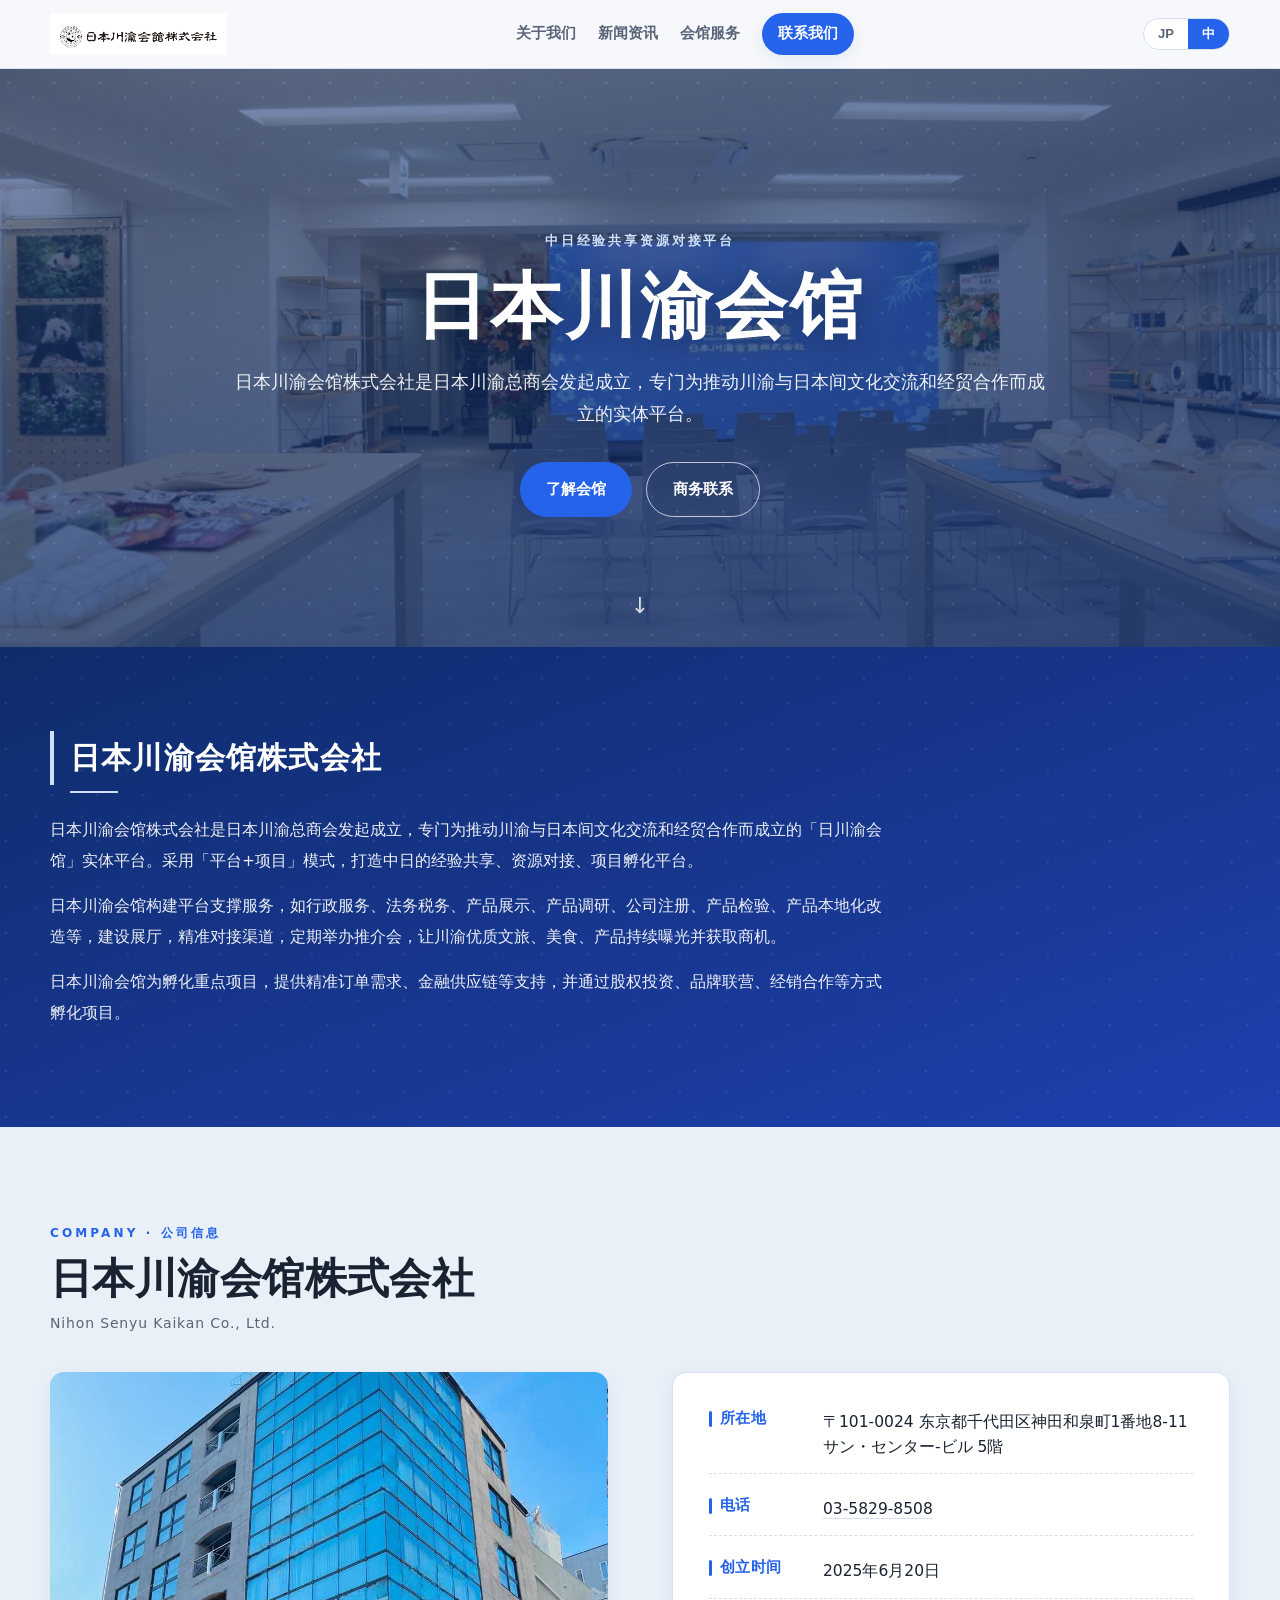
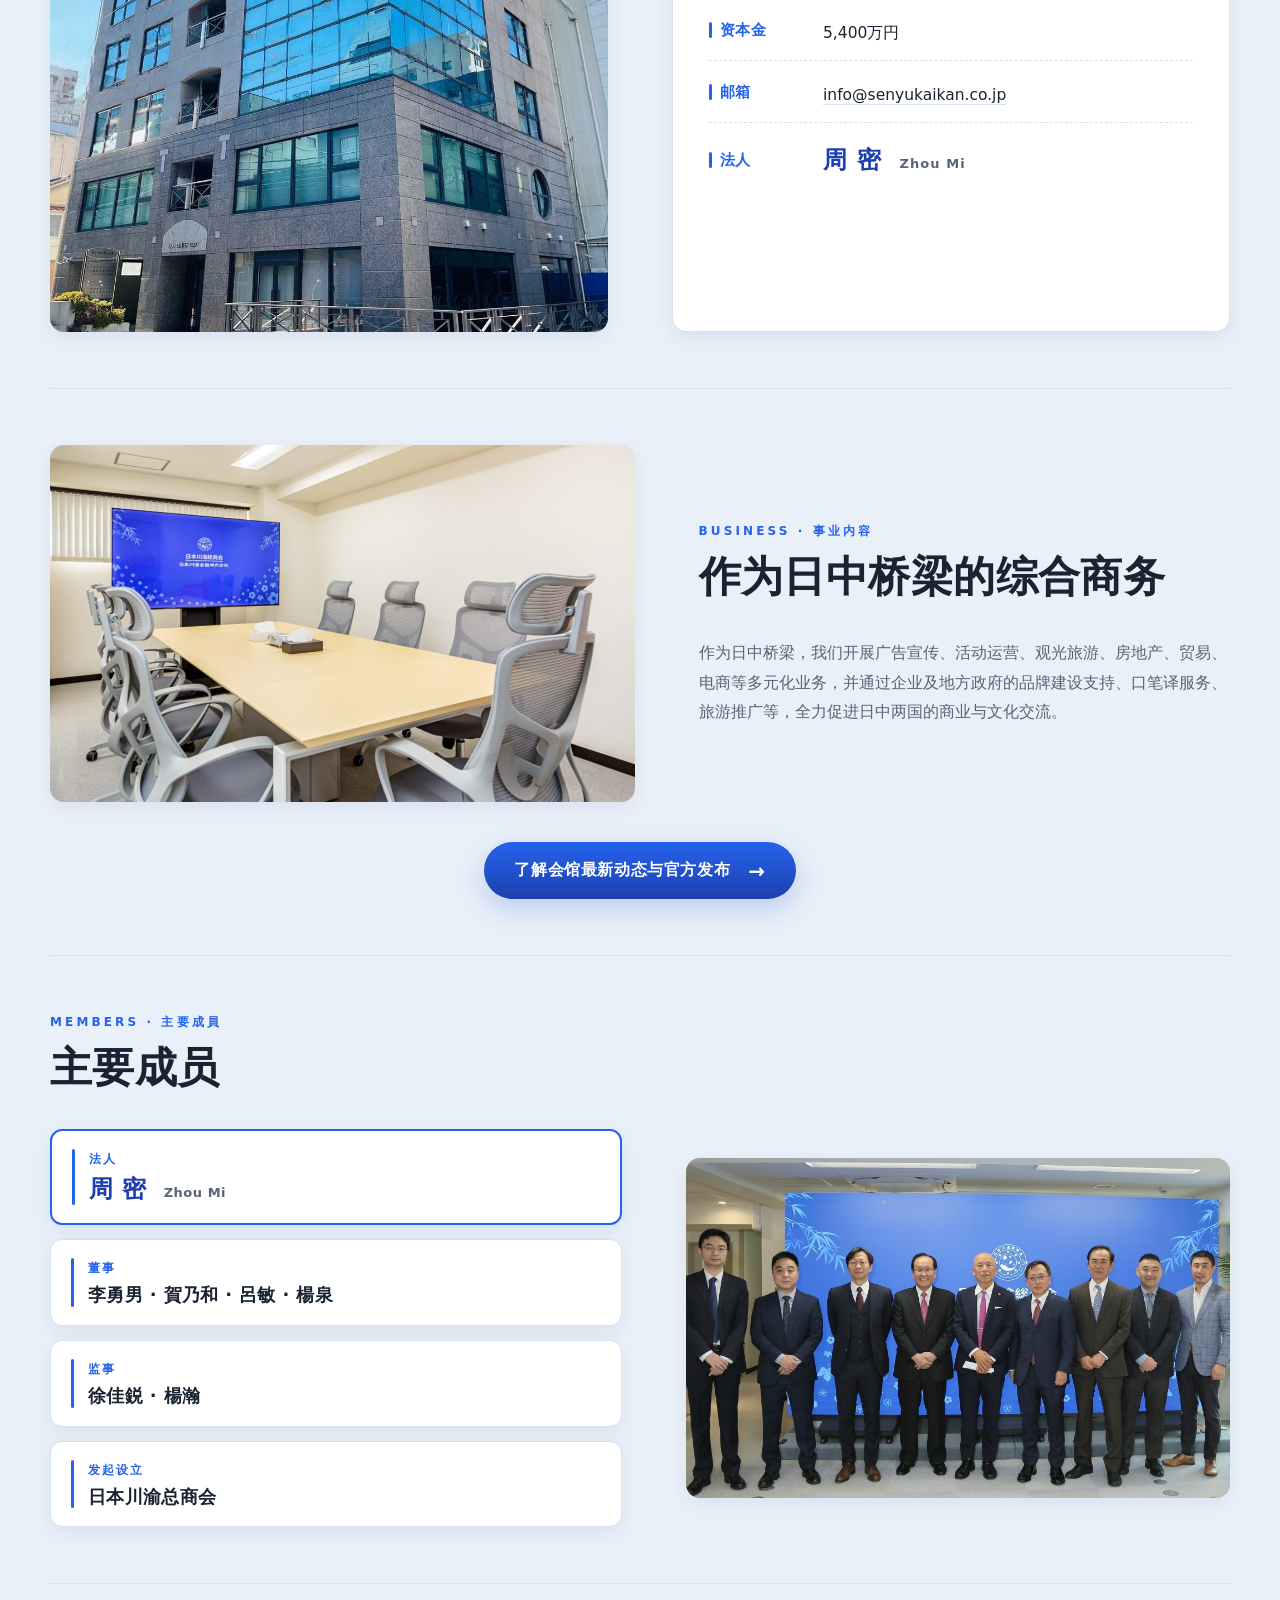
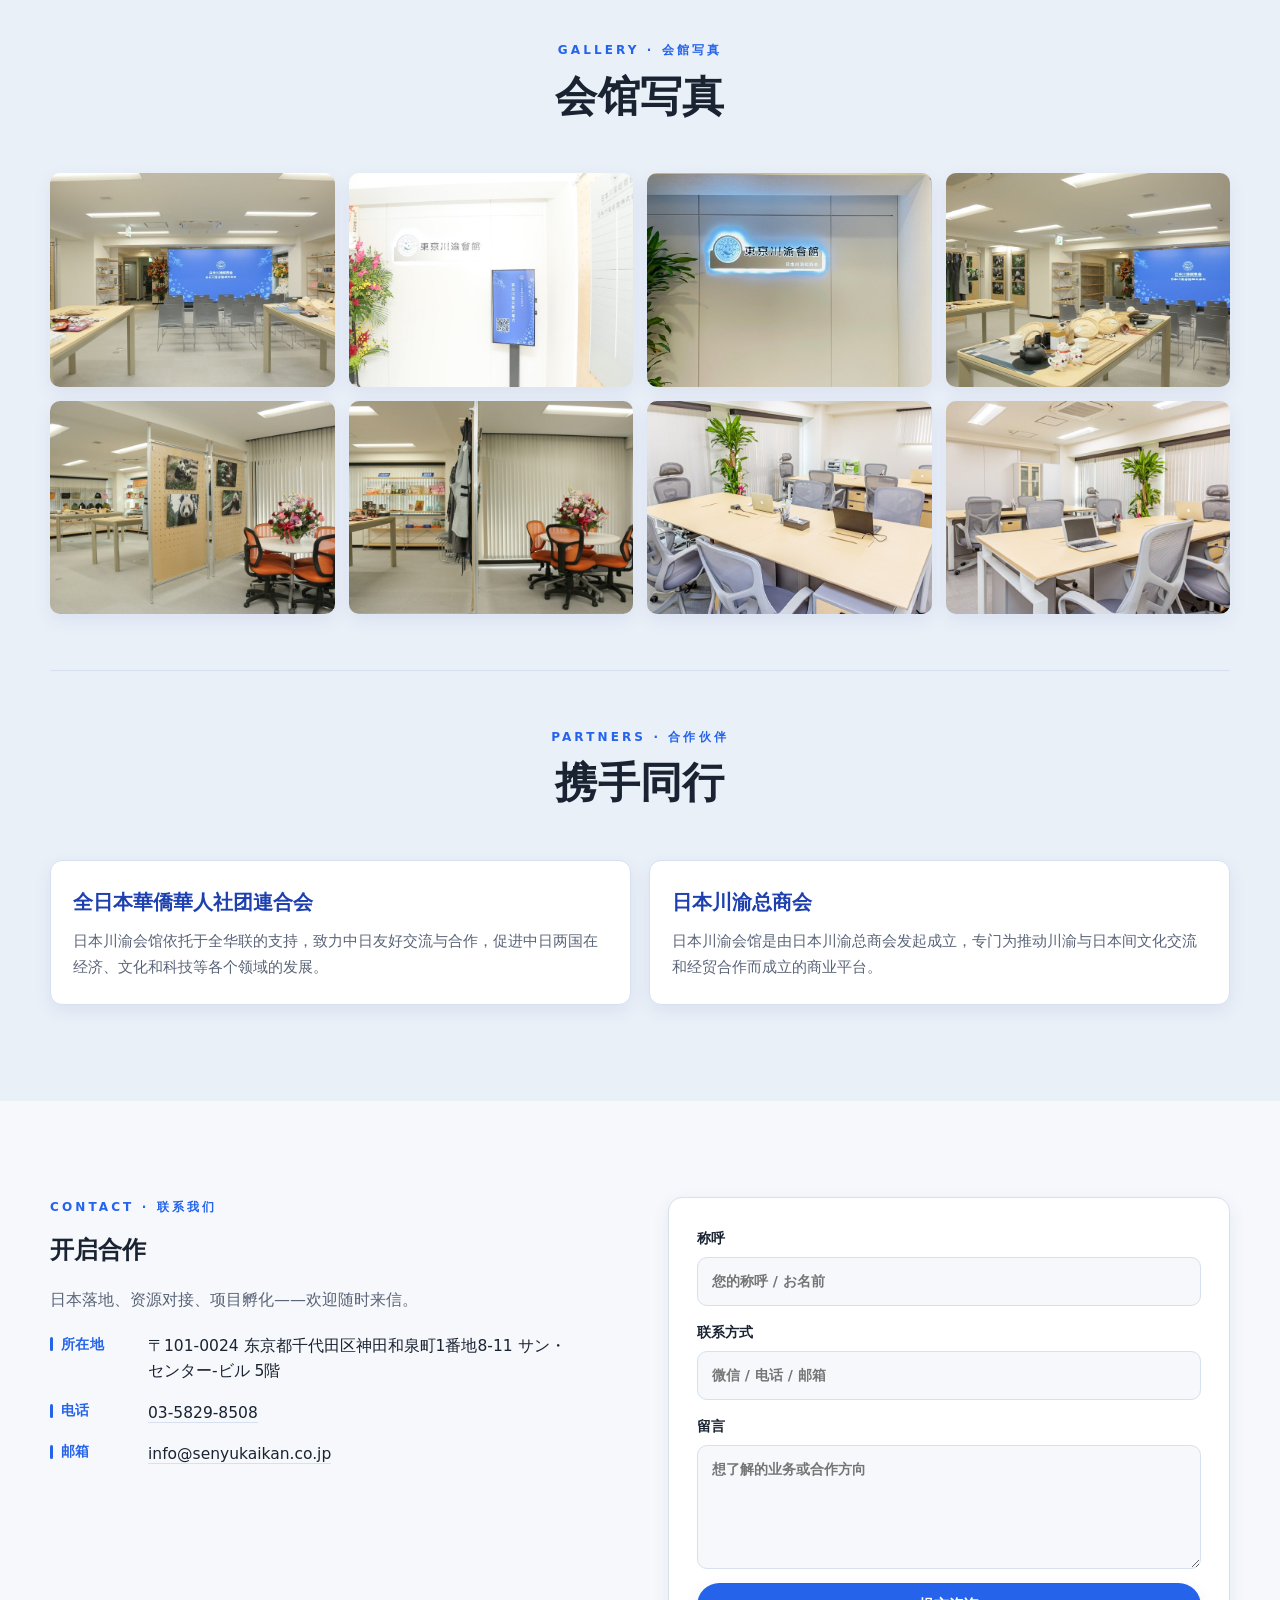
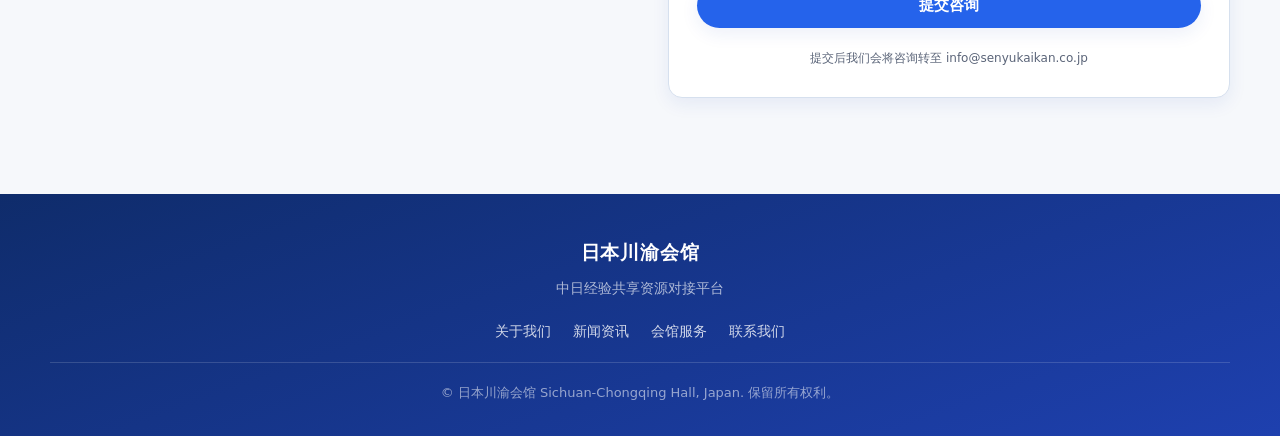
==== index.html @ 7e914fd7 "add site files senyukaikan website" ====
<!DOCTYPE html>
<html lang="zh-CN" class="lang-cn">
<head>
  <meta charset="UTF-8" />
  <meta name="viewport" content="width=device-width, initial-scale=1.0, viewport-fit=cover" />
  <meta name="theme-color" content="#1e40af" />
  <title>日本川渝会馆株式会社 - 中日经验共享资源对接平台</title>
  <meta name="description" content="日本川渝会馆株式会社是日本川渝总商会发起成立，专门为推动川渝与日本间文化交流和经贸合作而成立的实体平台。采用「平台+项目」模式，打造中日的经验共享、资源对接、项目孵化平台。" />
  <script>
    /* 内联语言初始化：不依赖任何外部 JS，避免 CDN 缓存旧 JS 导致切换失灵 */
    (function(){
      function _getLang(){
        try {
          var p = new URLSearchParams(location.search).get("lang");
          if (p === "jp" || p === "cn") return p;
        } catch(e) {}
        try {
          var s = localStorage.getItem("senyukaikan_lang");
          if (s === "jp" || s === "cn") return s;
        } catch(e) {}
        return "cn";
      }
      function _apply(lang){
        if (lang !== "jp" && lang !== "cn") lang = "cn";
        var html = document.documentElement;
        html.classList.remove("lang-cn","lang-jp");
        html.classList.add("lang-" + lang);
        html.setAttribute("lang", lang === "jp" ? "ja" : "zh-CN");
        try { localStorage.setItem("senyukaikan_lang", lang); } catch(e) {}
        try {
          var url = new URL(location.href);
          if ((url.searchParams.get("lang") || "") !== lang) {
            url.searchParams.set("lang", lang);
            history.replaceState(null, "", url.toString());
          }
        } catch(e) {}
        var btns = document.querySelectorAll(".lang-btn, [data-lang]");
        for (var i=0; i<btns.length; i++) {
          var d = btns[i].getAttribute("data-lang");
          if (d === "jp" || d === "cn") btns[i].classList.toggle("active", d === lang);
        }
        try { document.dispatchEvent(new CustomEvent("senyu:lang", { detail: { lang: lang } })); } catch(e) {}
      }
      // 暴露全局：<button onclick="setLang('jp')"> 也能用
      window.setLang = _apply;
      // 首次同步执行
      _apply(_getLang());
      // 站内导航自动追加 ?lang=xx，避免点导航后变回默认语言
      document.addEventListener("click", function(e){
        var a = e.target && e.target.closest && e.target.closest("a[href]");
        if (!a) return;
        var href = a.getAttribute("href") || "";
        if (href.indexOf("#") === 0) return;
        if (href.indexOf("javascript:") === 0) return;
        if (href.indexOf("http://") === 0 || href.indexOf("https://") === 0) return;
        if (href.indexOf("mailto:") === 0 || href.indexOf("tel:") === 0) return;
        if (a.target === "_blank") return;
        if (a.hasAttribute("download")) return;
        if (!/\.html?(\?|#|$)/.test(href)) return;
        try {
          var u = new URL(a.href, location.href);
          var cur = document.documentElement.classList.contains("lang-jp") ? "jp" : "cn";
          if (!u.searchParams.get("lang")) u.searchParams.set("lang", cur);
          a.href = u.pathname + (u.search ? u.search : "") + (u.hash || "");
        } catch(e) {}
      }, true);

      // ===== 汉堡菜单：移动端点开/点关 =====
      function _toggleNav(force){
        var btn = document.getElementById("navToggle");
        var menu = document.getElementById("navLinks");
        if (!btn || !menu) return;
        var willOpen = (force === true) ? true : (force === false ? false : !menu.classList.contains("open"));
        menu.classList.toggle("open", willOpen);
        btn.classList.toggle("open", willOpen);
        btn.setAttribute("aria-expanded", String(willOpen));
        btn.setAttribute("aria-label", willOpen ? "关闭菜单" : "展开菜单");
        try { document.documentElement.classList.toggle("nav-open", willOpen); } catch(e) {}
      }
      function _initNav(){
        var btn = document.getElementById("navToggle");
        var menu = document.getElementById("navLinks");
        if (!btn || !menu) return;
        btn.addEventListener("click", function(e){
          e.preventDefault(); e.stopPropagation();
          _toggleNav();
        });
        var links = menu.querySelectorAll("a");
        for (var i = 0; i < links.length; i++) {
          links[i].addEventListener("click", function(){ _toggleNav(false); });
        }
        document.addEventListener("click", function(e){
          if (!menu.classList.contains("open")) return;
          var t = e.target;
          if (t === btn || btn.contains(t)) return;
          if (menu.contains(t)) return;
          _toggleNav(false);
        });
        document.addEventListener("keydown", function(e){
          if (e.key === "Escape" || e.keyCode === 27) _toggleNav(false);
        });
      }
      if (document.readyState === "loading") {
        document.addEventListener("DOMContentLoaded", _initNav);
      } else {
        _initNav();
      }
    })();
  </script>
  <link rel="stylesheet" href="assets/css/style.css" />
</head>
<body>

  <!-- ===== 顶部导航（4 项） ===== -->
  <header class="site-header" id="header">
    <div class="container nav">
      <a href="#hero" class="brand" aria-label="日本川渝会館">
        <img class="brand-logo" src="assets/img/logo.png" alt="日本川渝会館株式会社" width="138" height="33" />
      </a>

      <nav class="nav-links" id="navLinks" aria-label="主导航">
        <a href="#about"><span class="t-cn">关于我们</span><span class="t-jp">私たちについて</span></a>
        <a href="news.html"><span class="t-cn">新闻资讯</span><span class="t-jp">ニュース</span></a>
        <a href="service.html"><span class="t-cn">会馆服务</span><span class="t-jp">会館サービス</span></a>
        <a href="#contact" class="nav-cta"><span class="t-cn">联系我们</span><span class="t-jp">お問い合わせ</span></a>
      </nav>

      <div class="nav-right">
        <div class="lang-switch" role="group" aria-label="语言切换">
          <button type="button" class="lang-btn" data-lang="jp" onclick="setLang('jp')">JP</button>
          <button type="button" class="lang-btn active" data-lang="cn" onclick="setLang('cn')">中</button>
        </div>
        <button class="nav-toggle" id="navToggle" aria-label="展开菜单" aria-expanded="false">
          <span></span><span></span><span></span>
        </button>
      </div>
    </div>
  </header>

  <!-- ===== 首屏 Hero ===== -->
  <section class="hero" id="hero">
    <div class="hero-bg" aria-hidden="true"></div>
    <div class="container hero-inner">
      <p class="hero-eyebrow">
        <span class="t-cn">中日经验共享资源对接平台</span><span class="t-jp">経験共有・リソースマッチング・プロジェクトインキュベーション</span>
      </p>
      <h1 class="hero-title"><span class="t-cn">日本川渝会馆</span><span class="t-jp">日本川渝会館</span></h1>
      <p class="hero-desc">
        <span class="t-jp">日本川渝会館は、「プラットフォーム＋プロジェクト」のモデルにより、日中間のビジネス連携と事業創出を支援する拠点です。</span>
        <span class="t-cn">日本川渝会馆株式会社是日本川渝总商会发起成立，专门为推动川渝与日本间文化交流和经贸合作而成立的实体平台。</span>
      </p>
      <div class="hero-actions">
        <a href="#about" class="btn btn-primary"><span class="t-cn">了解会馆</span><span class="t-jp">会館を見る</span></a>
        <a href="#contact" class="btn btn-ghost"><span class="t-cn">商务联系</span><span class="t-jp">お問い合わせ</span></a>
      </div>
    </div>
    <a href="#about" class="scroll-hint" aria-label="向下滚动">↓</a>
  </section>

  <!-- ===== 蓝色平台简介段（中日双语） ===== -->
  <section class="intro-blue">
    <div class="container">
      <h2><span class="t-cn">日本川渝会馆株式会社</span><span class="t-jp">日本川渝会館株式会社</span></h2>
      <p class="intro-rule"></p>
      <div class="intro-body">
        <p class="t-cn">日本川渝会馆株式会社是日本川渝总商会发起成立，专门为推动川渝与日本间文化交流和经贸合作而成立的「日川渝会馆」实体平台。采用「平台+项目」模式，打造中日的经验共享、资源对接、项目孵化平台。</p>
        <p class="t-cn">日本川渝会馆构建平台支撑服务，如行政服务、法务税务、产品展示、产品调研、公司注册、产品检验、产品本地化改造等，建设展厅，精准对接渠道，定期举办推介会，让川渝优质文旅、美食、产品持续曝光并获取商机。</p>
        <p class="t-cn">日本川渝会馆为孵化重点项目，提供精准订单需求、金融供应链等支持，并通过股权投资、品牌联营、经销合作等方式孵化项目。</p>

        <p class="t-jp">日本川渝会館は、「プラットフォーム＋プロジェクト」のモデルにより、日中間のビジネス連携と事業創出を支援する拠点です。</p>
        <p class="t-jp">行政手続き、法務・税務、会社設立、製品展示・市場調査、製品検査、日本市場向けローカライズなど、日本進出に必要な支援をワンストップで提供します。</p>
        <p class="t-jp">また、展示スペースを活用した製品・事業の発信、日本の流通チャネル・パートナーとのマッチング、プロモーション説明会を通じて、川渝地域の高品質な文化・観光・食品・製品の事業機会を創出します。</p>
        <p class="t-jp">さらに、有望なプロジェクトについては、投資、ブランド共同運営、販売代理などの形で事業化・成長を支援します。</p>
      </div>
    </div>
  </section>

  <!-- ===== 关于我们：6 个子板块 ===== -->
  <section class="section section-soft" id="about">

    <!-- 子锚：公司信息 -->
    <div class="container sub-anchor" id="company">
      <header class="section-head section-head-left">
        <p class="kicker"><span class="t-cn">COMPANY · 公司信息</span><span class="t-jp">COMPANY · 会社情報</span></p>
        <h2><span class="t-cn">日本川渝会馆株式会社</span><span class="t-jp">日本川渝会館株式会社</span></h2>
        <p class="sub"><span class="t-cn">Nihon Senyu Kaikan Co., Ltd.</span><span class="t-jp">Nihon Senyu Kaikan Co., Ltd.</span></p>
      </header>

      <div class="co-grid">
        <figure class="co-photo">
          <img src="assets/img/company.jpg" alt="日本川渝会館大楼" width="1000" height="1333" loading="lazy" decoding="async" />
        </figure>
        <div class="co-card">
          <dl class="co-list">
            <div><dt><span class="bar"></span><span class="t-cn">所在地</span><span class="t-jp">所在地</span></dt>
              <dd>〒101-0024 <span class="t-cn">东京都千代田区神田和泉町1番地8-11 サン・センター-ビル 5階</span><span class="t-jp">東京都千代田区神田和泉町1番地8-11 サン・センター-ビル 5階</span></dd>
            </div>
            <div><dt><span class="bar"></span><span class="t-cn">电话</span><span class="t-jp">電話</span></dt>
              <dd><a href="tel:0358298508">03-5829-8508</a></dd>
            </div>
            <div><dt><span class="bar"></span><span class="t-cn">创立时间</span><span class="t-jp">設立日</span></dt>
              <dd><span class="t-cn">2025年6月20日</span><span class="t-jp">2025年6月20日</span></dd>
            </div>
            <div><dt><span class="bar"></span><span class="t-cn">资本金</span><span class="t-jp">資本金</span></dt>
              <dd>5,400<span class="t-cn">万円</span><span class="t-jp">万円</span></dd>
            </div>
            <div><dt><span class="bar"></span><span class="t-cn">邮箱</span><span class="t-jp">メール</span></dt>
              <dd><a href="mailto:info@senyukaikan.co.jp">info@senyukaikan.co.jp</a></dd>
            </div>
            <div><dt><span class="bar"></span><span class="t-cn">法人</span><span class="t-jp">代表者</span></dt>
              <dd><span class="co-rep">周 密 <small>Zhou Mi</small></span></dd>
            </div>
          </dl>
        </div>
      </div>
    </div>

    <!-- 子锚：事业内容 -->
    <div class="container sub-anchor" id="business">
      <div class="biz-photo-row">
        <figure class="biz-photo">
          <img src="assets/img/business.jpg" alt="事業活動" width="1100" height="672" loading="lazy" decoding="async" />
        </figure>
        <div class="biz-text">
          <header class="section-head section-head-left">
            <p class="kicker"><span class="t-cn">BUSINESS · 事业内容</span><span class="t-jp">BUSINESS · 事業內容</span></p>
            <h2><span class="t-cn">作为日中桥梁的综合商务</span><span class="t-jp">中日の架け橋となる総合ビジネス</span></h2>
          </header>
          <p class="biz-lead">
            <span class="t-cn">作为日中桥梁，我们开展广告宣传、活动运营、观光旅游、房地产、贸易、电商等多元化业务，并通过企业及地方政府的品牌建设支持、口笔译服务、旅游推广等，全力促进日中两国的商业与文化交流。</span>
            <span class="t-jp">日本と中国の架け橋として、広告・宣伝、イベント運営、観光・旅行、不動産、貿易、ＥＣなど多様な事業を展開し、企業や自治体のブランディング支援、通訳・翻訳サービス、観光プロモーションを通じて、日中両国のビジネスと文化交流を促進する総合ビジネスを支援いたします。</span>
          </p>
        </div>
      </div>

      <!-- 简洁的「新闻列表」按钮（原 6 宫格已删除） -->
      <div class="news-cta">
        <a class="news-cta-btn" href="news.html">
          <span class="news-cta-text">
            <span class="t-cn">了解会馆最新动态与官方发布</span>
            <span class="t-jp">会館の最新情報と公式リリースを見る</span>
          </span>
          <span class="news-cta-arrow" aria-hidden="true">→</span>
        </a>
      </div>
    </div>

    <!-- 子锚：主要成员 -->
    <div class="container sub-anchor" id="members">
      <header class="section-head section-head-left">
        <p class="kicker"><span class="t-cn">MEMBERS · 主要成員</span><span class="t-jp">MEMBERS · 主要成員</span></p>
        <h2><span class="t-cn">主要成员</span><span class="t-jp">主要成員</span></h2>
      </header>

      <div class="members-row">
        <div class="members-list">
          <div class="m-item m-item-lead">
            <span class="bar"></span>
            <div class="m-text">
              <p class="m-label"><span class="t-cn">法人</span><span class="t-jp">代表者</span></p>
              <p class="m-name">周 密 <small>Zhou Mi</small></p>
            </div>
          </div>
          <div class="m-item">
            <span class="bar"></span>
            <div class="m-text">
              <p class="m-label"><span class="t-cn">董事</span><span class="t-jp">取締役</span></p>
              <p class="m-name">李勇男 · 賀乃和 · 呂敏 · 楊泉</p>
            </div>
          </div>
          <div class="m-item">
            <span class="bar"></span>
            <div class="m-text">
              <p class="m-label"><span class="t-cn">监事</span><span class="t-jp">監事</span></p>
              <p class="m-name">徐佳鋭 · 楊瀚</p>
            </div>
          </div>
          <div class="m-item">
            <span class="bar"></span>
            <div class="m-text">
              <p class="m-label"><span class="t-cn">发起设立</span><span class="t-jp">発起・設立</span></p>
              <p class="m-name"><span class="t-cn">日本川渝总商会</span><span class="t-jp">日本川渝総商会</span></p>
            </div>
          </div>
        </div>
        <figure class="members-photo">
          <img src="assets/img/members.jpg" alt="主要成員合影" width="1016" height="614" loading="lazy" decoding="async" />
        </figure>
      </div>
    </div>

    <!-- 子锚：会馆写真 -->
    <div class="container sub-anchor" id="gallery">
      <header class="section-head">
        <p class="kicker"><span class="t-cn">GALLERY · 会館写真</span><span class="t-jp">GALLERY · 会館写真</span></p>
        <h2><span class="t-cn">会馆写真</span><span class="t-jp">会館写真</span></h2>
      </header>
      <div class="gallery-grid">
        <figure><img src="assets/img/g_大厅1.jpg" alt="ホール 1" width="900" height="563" loading="lazy" decoding="async" /></figure>
        <figure><img src="assets/img/g_门厅.jpg" alt="エントランス" width="900" height="609" loading="lazy" decoding="async" /></figure>
        <figure><img src="assets/img/g_门厅2.jpg" alt="エントランス2" width="900" height="692" loading="lazy" decoding="async" /></figure>
        <figure><img src="assets/img/g_大厅2.jpg" alt="ホール 2" width="900" height="583" loading="lazy" decoding="async" /></figure>
        <figure><img src="assets/img/g_洽谈区1.jpg" alt="商談エリア 1" width="900" height="550" loading="lazy" decoding="async" /></figure>
        <figure><img src="assets/img/g_洽谈区2.jpg" alt="商談エリア 2" width="900" height="562" loading="lazy" decoding="async" /></figure>
        <figure><img src="assets/img/g_办公室1.jpg" alt="オフィス 1" width="900" height="558" loading="lazy" decoding="async" /></figure>
        <figure><img src="assets/img/g_办公室2.jpg" alt="オフィス 2" width="900" height="558" loading="lazy" decoding="async" /></figure>
      </div>
    </div>

    <!-- 子锚：合作伙伴 -->
    <div class="container sub-anchor" id="partners">
      <header class="section-head">
        <p class="kicker"><span class="t-cn">PARTNERS · 合作伙伴</span><span class="t-jp">PARTNERS · 提携団体</span></p>
        <h2><span class="t-cn">携手同行</span><span class="t-jp">共に歩む仲間</span></h2>
      </header>
      <div class="partner-grid">
        <div class="partner">
          <h3>全日本華僑華人社团連合会</h3>
          <p>
            <span class="t-jp">日本川渝会館は、全華聯の支援を基盤として、中日友好交流と協力に力を注ぎ、両国の経済、文化、科学技術など様々な分野における発展を促進することに努めております。</span>
            <span class="t-cn">日本川渝会馆依托于全华联的支持，致力中日友好交流与合作，促进中日两国在经济、文化和科技等各个领域的发展。</span>
          </p>
        </div>
        <div class="partner">
          <h3><span class="t-cn">日本川渝总商会</span><span class="t-jp">日本川渝総商会</span></h3>
          <p>
            <span class="t-jp">日本川渝会館は、日本川渝総商会が発起・設立した、川渝と日本間の文化交流と経済貿易協力を推進するために専門的に設立された商業プラットフォームです。</span>
            <span class="t-cn">日本川渝会馆是由日本川渝总商会发起成立，专门为推动川渝与日本间文化交流和经贸合作而成立的商业平台。</span>
          </p>
        </div>
      </div>
    </div>

  </section>

  <!-- ===== 联系 ===== -->
  <section class="section" id="contact">
    <div class="container contact-wrap">
      <div class="contact-info">
        <p class="kicker"><span class="t-cn">CONTACT · 联系我们</span><span class="t-jp">CONTACT · お問い合わせ</span></p>
        <h2><span class="t-cn">开启合作</span><span class="t-jp">協働を始める</span></h2>
        <p class="lead"><span class="t-cn">日本落地、资源对接、项目孵化——欢迎随时来信。</span><span class="t-jp">日本進出・リソースマッチング・プロジェクト孵化——お気軽にお問い合わせください。</span></p>
        <dl class="contact-list">
          <div>
            <dt><span class="bar"></span><span class="t-cn">所在地</span><span class="t-jp">所在地</span></dt>
            <dd>〒101-0024 <span class="t-cn">东京都千代田区神田和泉町1番地8-11 サン・センター-ビル 5階</span><span class="t-jp">東京都千代田区神田和泉町1番地8-11 サン・センター-ビル 5階</span></dd>
          </div>
          <div>
            <dt><span class="bar"></span><span class="t-cn">电话</span><span class="t-jp">電話</span></dt>
            <dd><a href="tel:0358298508">03-5829-8508</a></dd>
          </div>
          <div>
            <dt><span class="bar"></span><span class="t-cn">邮箱</span><span class="t-jp">メール</span></dt>
            <dd><a href="mailto:info@senyukaikan.co.jp">info@senyukaikan.co.jp</a></dd>
          </div>
        </dl>
      </div>
      <form class="contact-form" id="contactForm" action="https://formspree.io/f/mjyvbonl" method="POST" novalidate>
        <input type="hidden" name="_subject" value="【日本川渝会館】新しいお問い合わせ" />
        <input type="hidden" name="_language" value="zh-CN" />
        <label><span class="t-cn">称呼</span><span class="t-jp">お名前</span><input type="text" name="name" placeholder="您的称呼 / お名前" required /></label>
        <label><span class="t-cn">联系方式</span><span class="t-jp">連絡先</span><input type="text" name="contact" placeholder="微信 / 电话 / 邮箱" required /></label>
        <label><span class="t-cn">留言</span><span class="t-jp">メッセージ</span><textarea name="message" rows="4" placeholder="想了解的业务或合作方向"></textarea></label>
        <button type="submit" class="btn btn-primary"><span class="t-cn">提交咨询</span><span class="t-jp">送信する</span></button>
        <p class="form-note" id="formNote" hidden><span class="t-cn">已收到，我们会尽快与您联系 ✓</span><span class="t-jp">受け付けました。追ってご連絡いたします ✓</span></p>
        <p class="form-error" id="formError" hidden><span class="t-cn">提交失败，请稍后重试或直接发邮件至 info@senyukaikan.co.jp。</span><span class="t-jp">送信に失敗しました。しばらくしてから再度お試しいただくか、info@senyukaikan.co.jp まで直接ご連絡ください。</span></p>
        <p class="form-hint"><span class="t-cn">提交后我们会将咨询转至 info@senyukaikan.co.jp</span><span class="t-jp">送信後、info@senyukaikan.co.jp にお問い合わせください。</span></p>
      </form>
    </div>
  </section>

  <!-- ===== 页脚 ===== -->
  <footer class="site-footer">
    <div class="container footer-inner">
      <div class="footer-brand">
        <strong><span class="t-cn">日本川渝会馆</span><span class="t-jp">日本川渝会館</span></strong>
        <p><span class="t-cn">中日经验共享资源对接平台</span><span class="t-jp">経験共有・リソースマッチング・プロジェクトインキュベーション</span></p>
      </div>
      <nav class="footer-nav" aria-label="页脚导航">
        <a href="#about"><span class="t-cn">关于我们</span><span class="t-jp">私たちについて</span></a>
        <a href="news.html"><span class="t-cn">新闻资讯</span><span class="t-jp">ニュース</span></a>
        <a href="service.html"><span class="t-cn">会馆服务</span><span class="t-jp">会館サービス</span></a>
        <a href="#contact"><span class="t-cn">联系我们</span><span class="t-jp">お問い合わせ</span></a>
      </nav>
      <p class="copyright">© <span id="year"></span> <span class="t-cn">日本川渝会馆</span><span class="t-jp">日本川渝会館</span> Sichuan-Chongqing Hall, Japan. <span class="t-cn">保留所有权利。</span><span class="t-jp">無断転載を禁じます。</span></p>
    </div>
  </footer>

  <script src="assets/js/main.js?v=4"></script>
</body>
</html>
---- assets/css/style.css ----
/* =========================================================
   日本川渝会館 — 样式表（蓝色清新风格 + logo + 场地租赁横幅）
   ========================================================= */

:root{
  --ink:        #1a2332;   /* 深蓝墨色 */
  --ink-soft:   #5a6478;   /* 次级字 */
  --paper:      #f6f8fb;   /* 清新浅蓝白底 */
  --paper-2:    #eaf0f7;   /* 次底 */
  --white:      #ffffff;
  --blue:       #2563eb;   /* 主蓝（按钮/链接/强调） */
  --blue-deep:  #1e40af;   /* 深蓝（hero 蒙层/横幅） */
  --blue-darker:#0f2c6b;   /* 更深（横幅标题区） */
  --blue-soft:  #e0ebff;   /* 浅蓝（卡片背景/标签） */
  --line:       #d6e0ee;
  --gold:       #c69a4f;
  --red-soft:   #e84e3b;   /* 极少用：仅作次级强调 */
  --radius:     14px;
  --shadow:     0 14px 40px rgba(30,64,175,.10);
  --shadow-sm:  0 6px 18px rgba(30,64,175,.08);
  --maxw:       1180px;
  --ease:       cubic-bezier(.22,.61,.36,1);
}

*{box-sizing:border-box;margin:0;padding:0}
html{scroll-behavior:smooth;-webkit-text-size-adjust:100%}
body{
  font-family:"PingFang SC","Hiragino Sans GB","Microsoft YaHei",
              "Noto Sans CJK SC",system-ui,sans-serif;
  color:var(--ink);background:var(--paper);line-height:1.78;
  -webkit-font-smoothing:antialiased;
}
a{color:inherit;text-decoration:none}
.container{width:min(100% - 40px,var(--maxw));margin-inline:auto}

/* ---------- 顶部导航 ---------- */
.site-header{position:sticky;top:0;z-index:50;background:rgba(246,248,251,.92);
  backdrop-filter:saturate(180%) blur(12px);border-bottom:1px solid var(--line);
  transition:box-shadow .3s var(--ease)}
.site-header.scrolled{box-shadow:var(--shadow-sm)}
.nav{display:flex;align-items:center;justify-content:space-between;height:68px}
.brand{display:flex;align-items:center;gap:12px}
.brand-logo{height:42px;width:auto;display:block}
.brand-text{font-size:18px;font-weight:800;letter-spacing:.04em;line-height:1.1;color:var(--ink)}
.brand-text small{display:block;font-size:10.5px;font-weight:600;color:var(--ink-soft);
  letter-spacing:.12em;margin-top:3px}

.nav-links{display:flex;align-items:center;gap:22px}
.nav-links a{font-size:14.5px;color:var(--ink-soft);font-weight:600;position:relative;transition:color .2s}
.nav-links a:not(.nav-cta)::after{content:"";position:absolute;left:0;bottom:-6px;width:0;height:2px;
  background:var(--blue);transition:width .25s var(--ease)}
.nav-links a:not(.nav-cta):hover{color:var(--blue-deep)}
.nav-links a:not(.nav-cta):hover::after,.nav-links a.active::after{width:100%}
.nav-links a.active{color:var(--blue-deep)}
.nav-cta{background:var(--blue);color:#fff !important;padding:8px 16px;border-radius:999px;
  font-weight:700;box-shadow:var(--shadow-sm);transition:transform .2s,background .2s}
.nav-cta:hover{transform:translateY(-1px);background:var(--blue-deep)}

.nav-right{display:flex;align-items:center;gap:12px}
.lang-switch{display:inline-flex;border:1px solid var(--line);border-radius:999px;overflow:hidden;background:var(--white)}
.lang-switch button,.lang-switch a{border:none;background:transparent;cursor:pointer;padding:7px 14px;font-size:13px;
  font-weight:700;color:var(--ink-soft);transition:background .2s,color .2s,transform .15s;display:inline-block;
  text-align:center;line-height:1.2;user-select:none;-webkit-tap-highlight-color:rgba(37,99,235,.2)}
.lang-switch button:hover,.lang-switch a:hover{color:var(--blue-deep);background:var(--blue-soft)}
.lang-switch button:active,.lang-switch a:active{transform:scale(.94)}
.lang-switch button.active,.lang-switch a.active{background:var(--blue);color:#fff;pointer-events:none}
.lang-switch button.active:hover,.lang-switch a.active:hover{background:var(--blue);color:#fff}

.nav-toggle{display:none;width:42px;height:42px;border:none;background:transparent;cursor:pointer;
  flex-direction:column;justify-content:center;gap:5px;padding:0}
.nav-toggle span{display:block;width:24px;height:2px;background:var(--blue-deep);border-radius:2px;
  transition:transform .3s var(--ease),opacity .3s}
.nav-toggle[aria-expanded="true"] span:nth-child(1){transform:translateY(7px) rotate(45deg)}
.nav-toggle[aria-expanded="true"] span:nth-child(2){opacity:0}
.nav-toggle[aria-expanded="true"] span:nth-child(3){transform:translateY(-7px) rotate(-45deg)}

/* ---------- 按钮 ---------- */
.btn{display:inline-flex;align-items:center;justify-content:center;padding:13px 26px;border-radius:999px;
  font-weight:700;font-size:15px;cursor:pointer;border:none;
  transition:transform .2s var(--ease),box-shadow .2s,background .2s}
.btn-primary{background:var(--blue);color:#fff;box-shadow:var(--shadow-sm)}
.btn-primary:hover{transform:translateY(-2px);background:var(--blue-deep)}
.btn-ghost{background:transparent;color:#fff;border:1.5px solid rgba(255,255,255,.7)}
.btn-ghost:hover{background:#fff;color:var(--blue-deep)}

/* ---------- Hero（蓝色清新） ---------- */
.hero{position:relative;overflow:hidden;color:#fff;padding:clamp(80px,13vw,160px) 0 clamp(80px,11vw,130px)}
.hero-bg{position:absolute;inset:0;z-index:-1;
  background:
    linear-gradient(170deg, rgba(15,44,107,.55) 0%, rgba(15,44,107,.82) 100%),
    url(../img/hero.jpg) center/cover no-repeat,
    linear-gradient(170deg,#1e40af,#0f2c6b)}
.hero-bg::after{content:"";position:absolute;inset:0;opacity:.10;
  background-image:radial-gradient(circle at 18% 30%,#fff 1px,transparent 1.6px),
                   radial-gradient(circle at 72% 62%,#fff 1px,transparent 1.6px);
  background-size:46px 46px}
.hero-inner{position:relative;text-align:center;max-width:820px;margin-inline:auto}
.hero-eyebrow{letter-spacing:.22em;font-size:13px;color:#cfe0ff;font-weight:700;text-transform:uppercase}
.hero-title{font-size:clamp(40px,8vw,72px);line-height:1.05;margin:18px 0 20px;font-weight:900;
  letter-spacing:.04em;text-shadow:0 4px 30px rgba(0,0,0,.3);font-family:"Songti SC","SimSun",serif}
.hero-desc{font-size:clamp(15px,2.3vw,17.5px);color:rgba(255,255,255,.92);margin-bottom:32px;line-height:1.85}
.hero-actions{display:flex;gap:14px;justify-content:center;flex-wrap:wrap}
.scroll-hint{position:absolute;left:50%;bottom:22px;transform:translateX(-50%);
  color:rgba(255,255,255,.8);font-size:22px;animation:bob 1.8s var(--ease) infinite}
@keyframes bob{0%,100%{transform:translate(-50%,0)}50%{transform:translate(-50%,8px)}}

/* ---------- 蓝色横幅段（中日公司简介，深蓝底+白文） ---------- */
.intro-blue{background:linear-gradient(160deg,var(--blue-darker) 0%,var(--blue-deep) 100%);
  color:#fff;padding:clamp(48px,7vw,84px) 0;position:relative;overflow:hidden}
.intro-blue::after{content:"";position:absolute;inset:0;opacity:.07;
  background-image:radial-gradient(circle at 12% 22%,#fff 1px,transparent 1.6px),
                   radial-gradient(circle at 78% 68%,#fff 1px,transparent 1.6px);
  background-size:46px 46px;pointer-events:none}
.intro-blue .container{position:relative;z-index:1}
.intro-blue h2{font-size:clamp(22px,3vw,30px);font-weight:800;letter-spacing:.04em;
  border-left:4px solid #cfe0ff;padding-left:16px;margin-bottom:6px}
.intro-blue .intro-rule{width:48px;height:2px;background:#cfe0ff;margin:0 0 22px 20px}
.intro-blue .intro-body{color:rgba(255,255,255,.92);font-size:15.5px;line-height:2;max-width:840px}
.intro-blue .intro-body p{margin-bottom:14px}

/* ---------- 通用区块 ---------- */
.section{padding:clamp(56px,8vw,96px) 0}
.section-soft{background:var(--paper-2)}
.section-head{text-align:center;max-width:720px;margin:0 auto clamp(36px,5vw,52px)}
.section-head-left{text-align:left;max-width:none;margin:0 0 36px}
.kicker{letter-spacing:.26em;font-size:12px;font-weight:800;color:var(--blue);
  text-transform:uppercase;margin-bottom:10px}
.section-head h2{font-size:clamp(28px,5vw,42px);font-weight:900;letter-spacing:.01em;line-height:1.18;color:var(--ink)}
.section-head .sub{margin-top:8px;font-size:14px;color:var(--ink-soft);letter-spacing:.06em}
.lead{color:var(--ink-soft);margin-top:14px;font-size:16px}

/* ---------- 「关于我们」多子板块 ---------- */
.sub-anchor{padding:clamp(36px,5vw,56px) 0;border-top:1px solid var(--line)}
.sub-anchor:first-of-type{padding-top:0;border-top:none}
.sub-anchor:last-child{padding-bottom:0}

/* ---------- 公司信息卡 ---------- */
.co-grid{display:grid;grid-template-columns:1fr 1fr;gap:clamp(30px,5vw,72px);align-items:stretch}
.co-photo{margin:0;border-radius:var(--radius);overflow:hidden;background:var(--paper-2);
  box-shadow:var(--shadow-sm);display:flex;align-items:center}
.co-photo img{width:100%;height:100%;max-height:560px;object-fit:cover;display:block}

.co-card{background:var(--white);border:1px solid var(--line);border-radius:var(--radius);
  padding:32px 36px;box-shadow:var(--shadow-sm)}
.co-list{display:grid;gap:18px}
.co-list div{display:grid;grid-template-columns:96px 1fr;gap:18px;align-items:baseline;
  padding-bottom:14px;border-bottom:1px dashed var(--line)}
.co-list div:last-child{padding-bottom:0;border-bottom:none}
.co-list dt{display:flex;align-items:center;gap:8px;font-weight:800;color:var(--blue);
  font-size:15px;letter-spacing:.02em}
.co-list dt .bar{width:3px;height:16px;background:var(--blue);border-radius:2px}
.co-list dd{color:var(--ink);font-size:15.5px;line-height:1.6}
.co-list dd a{color:var(--ink);border-bottom:1px solid var(--line);transition:border-color .2s,color .2s}
.co-list dd a:hover{color:var(--blue-deep);border-color:var(--blue-deep)}
.co-rep{font-size:24px;font-weight:900;color:var(--blue-deep);letter-spacing:.04em}
.co-rep small{font-size:13px;font-weight:600;color:var(--ink-soft);margin-left:8px;letter-spacing:.08em}

/* ---------- 主要业务（图7：照片 + 描述） ---------- */
.biz-photo-row{display:grid;grid-template-columns:1.1fr 1fr;gap:clamp(30px,5vw,72px);
  align-items:center;margin-bottom:40px}
.biz-photo{margin:0;border-radius:var(--radius);overflow:hidden;box-shadow:var(--shadow-sm)}
.biz-photo img{width:100%;height:auto;max-height:420px;object-fit:cover;display:block}
.biz-lead{color:var(--ink-soft);font-size:16px;line-height:1.85;margin-top:18px}

/* ---------- 新闻 CTA（蓝色按钮替代原朱红渐变） ---------- */
.news-cta{display:flex;justify-content:center;margin-top:8px}
.news-cta-btn{display:inline-flex;align-items:center;gap:18px;padding:18px 30px;
  background:linear-gradient(180deg,var(--blue) 0%,var(--blue-deep) 100%);
  color:#fff;border-radius:999px;font-weight:800;font-size:15.5px;
  box-shadow:0 10px 28px rgba(37,99,235,.25);letter-spacing:.04em;
  transition:transform .25s var(--ease),box-shadow .25s,gap .25s var(--ease)}
.news-cta-btn:hover{transform:translateY(-3px);box-shadow:0 16px 36px rgba(37,99,235,.32);gap:24px}
.news-cta-text{display:inline-flex;flex-direction:column;align-items:flex-start;line-height:1.3}
.news-cta-arrow{font-size:20px;line-height:1;transition:transform .25s var(--ease)}
.news-cta-btn:hover .news-cta-arrow{transform:translateX(4px)}

/* ---------- 主要成员 ---------- */
.members-row{display:grid;grid-template-columns:1.05fr 1fr;gap:clamp(30px,5vw,72px);align-items:center}
.members-list{display:grid;gap:14px}
.m-item{background:var(--white);border:1px solid var(--line);border-radius:12px;
  padding:18px 22px 18px 20px;box-shadow:var(--shadow-sm);display:grid;
  grid-template-columns:3px 1fr;gap:14px;align-items:stretch}
.m-item .bar{width:3px;align-self:stretch;background:var(--blue);border-radius:2px}
.m-text{display:flex;flex-direction:column;justify-content:center;gap:4px;min-width:0}
.m-item-lead{background:var(--white);border:2px solid var(--blue);box-shadow:0 6px 18px rgba(37,99,235,.10)}
.m-item-lead .bar{background:var(--blue)}
.m-label{font-size:12px;letter-spacing:.18em;color:var(--blue);font-weight:800;text-transform:uppercase;margin:0}
.m-name{font-size:18px;font-weight:800;color:var(--ink);margin:0;letter-spacing:.02em;line-height:1.3}
.m-item-lead .m-name{font-size:24px;color:var(--blue-deep)}
.m-name small{font-size:13px;font-weight:600;color:var(--ink-soft);margin-left:8px;letter-spacing:.04em}

.members-photo{margin:0;border-radius:var(--radius);overflow:hidden;box-shadow:var(--shadow-sm);background:var(--paper-2)}
.members-photo img{width:100%;height:auto;display:block;aspect-ratio:16/10;object-fit:cover}

/* ---------- 会館写真 8 张照片墙 ---------- */
.gallery-grid{display:grid;grid-template-columns:repeat(4,1fr);gap:14px}
.gallery-grid figure{margin:0;border-radius:10px;overflow:hidden;background:var(--paper-2);
  box-shadow:var(--shadow-sm);aspect-ratio:4/3}
.gallery-grid img{width:100%;height:100%;object-fit:cover;display:block;transition:transform .35s var(--ease)}
.gallery-grid figure:hover img{transform:scale(1.04)}

/* ---------- 合作伙伴 ---------- */
.partner-grid{display:grid;grid-template-columns:repeat(2,1fr);gap:18px}
.partner{background:var(--white);border:1px solid var(--line);border-radius:12px;
  padding:24px 22px;font-weight:800;font-size:17px;color:var(--ink);box-shadow:var(--shadow-sm)}
.partner h3{margin-bottom:8px;color:var(--blue-deep)}
.partner p{font-weight:400;color:var(--ink-soft);font-size:14.5px;line-height:1.8}

/* ---------- 联系 ---------- */
.contact-wrap{display:grid;grid-template-columns:1fr 1fr;gap:clamp(30px,5vw,56px);align-items:start}
.contact-list{display:grid;gap:14px;margin-top:18px}
.contact-list > div{display:grid;grid-template-columns:84px 1fr;gap:14px;align-items:baseline}
.contact-list dt{display:flex;align-items:center;gap:8px;font-weight:800;color:var(--blue);
  font-size:14px;letter-spacing:.02em}
.contact-list dt .bar{width:3px;height:14px;background:var(--blue);border-radius:2px}
.contact-list dd{color:var(--ink);font-size:15.5px;line-height:1.6;word-break:keep-all}
.contact-list dd a{color:var(--ink);border-bottom:1px solid var(--line);transition:border-color .2s,color .2s}
.contact-list dd a:hover{color:var(--blue-deep);border-color:var(--blue-deep)}

.contact-form{background:var(--white);border:1px solid var(--line);border-radius:14px;
  padding:28px;box-shadow:var(--shadow-sm);display:grid;gap:14px}
.contact-form label{display:grid;gap:6px;font-size:14px;font-weight:700}
.contact-form input,.contact-form textarea{font:inherit;padding:11px 14px;border:1px solid var(--line);
  border-radius:10px;background:var(--paper);color:var(--ink);resize:vertical;transition:border-color .2s,box-shadow .2s}
.contact-form input:focus,.contact-form textarea:focus{outline:none;border-color:var(--blue);
  box-shadow:0 0 0 3px rgba(37,99,235,.15)}
.form-note{color:var(--blue-deep);font-weight:700;text-align:center}
.form-error{color:#b00020;font-weight:600;text-align:center;margin-top:8px}
.form-hint{color:var(--ink-soft);font-size:12px;text-align:center;margin-top:6px}

/* ---------- 页脚（深蓝） ---------- */
.site-footer{background:linear-gradient(160deg,var(--blue-darker),var(--blue-deep));color:rgba(255,255,255,.85);padding:42px 0 32px}
.footer-inner{display:grid;gap:18px;text-align:center}
.footer-brand strong{color:#fff;font-size:19px;letter-spacing:.04em}
.footer-brand p{margin-top:6px;font-size:14px;color:rgba(255,255,255,.65)}
.footer-nav{display:flex;gap:22px;justify-content:center;flex-wrap:wrap}
.footer-nav a{font-size:14px;color:rgba(255,255,255,.8);transition:color .2s}
.footer-nav a:hover{color:#cfe0ff}
.copyright{font-size:13px;color:rgba(255,255,255,.55);border-top:1px solid rgba(255,255,255,.15);padding-top:18px}

/* =========================================================
   双语显隐（不要再写 display:inline 规则）
   ========================================================= */
.t-jp{display:none}
html.lang-jp .t-cn{display:none}
html.lang-jp .t-jp{display:inline}

/* =========================================================
   新闻稿
   ========================================================= */
.news-list{display:grid;gap:16px;max-width:860px;margin:0 auto}
.news-card{background:var(--white);border:1px solid var(--line);border-radius:14px;
  padding:22px 26px;box-shadow:var(--shadow-sm);cursor:pointer;transition:transform .2s var(--ease),border-color .2s}
.news-card:hover{transform:translateY(-3px);border-color:var(--blue)}
.news-card .nc-head{display:flex;align-items:baseline;gap:14px;flex-wrap:wrap}
.news-card .nc-date{flex:none;font-weight:800;color:var(--gold);font-size:14px;letter-spacing:.04em}
.news-card .nc-title{font-size:18px;font-weight:800;color:var(--ink)}
.news-card .nc-summary{color:var(--ink-soft);font-size:14px;margin-top:8px}
.news-card .nc-body{color:var(--ink-soft);font-size:15px;margin-top:14px;padding-top:14px;
  border-top:1px dashed var(--line);display:none;line-height:1.8;white-space:pre-line}
.news-card.open .nc-body{display:block}
.news-loading{text-align:center;color:var(--ink-soft);padding:30px}
.news-empty{text-align:center;color:var(--ink-soft);padding:30px}

.news-list-preview{display:grid;gap:12px;max-width:860px;margin:0 auto}
.news-card-preview{background:var(--white);border:1px solid var(--line);border-radius:12px;
  padding:18px 22px;box-shadow:var(--shadow-sm);transition:transform .2s var(--ease),border-color .2s}
.news-card-preview:hover{transform:translateY(-3px);border-color:var(--blue)}
.news-card-preview .nc-date{font-weight:800;color:var(--gold);font-size:13.5px;letter-spacing:.04em;margin-right:12px}
.news-card-preview .nc-title{display:inline;font-size:16.5px;font-weight:800;color:var(--ink)}
.news-card-preview .nc-summary{color:var(--ink-soft);font-size:14px;margin-top:8px}
.news-card-preview a.nc-more{display:inline-block;margin-top:8px;color:var(--blue);font-weight:700;font-size:13.5px}
.news-card-preview a.nc-more:hover{text-decoration:underline}
.nc-badge{display:inline-block;margin-left:8px;font-size:11px;font-weight:800;color:var(--blue);
  border:1px solid var(--blue);border-radius:999px;padding:1px 8px;vertical-align:middle;letter-spacing:.03em}
.news-row.is-link .nc-date{display:inline-block;margin-right:6px}
.news-view-all{text-align:center;margin-top:22px;font-size:15px;font-weight:700}
.news-view-all a{color:var(--blue);padding:9px 22px;border:2px solid var(--blue);border-radius:999px;transition:background .2s,color .2s}
.news-view-all a:hover{background:var(--blue);color:#fff}

/* =========================================================
   news.html / news-detail.html
   ========================================================= */
.breadcrumb{display:flex;align-items:center;gap:8px;padding:18px 0 0;font-size:13.5px;color:var(--ink-soft);flex-wrap:wrap}
.breadcrumb a{color:var(--ink-soft);transition:color .2s}
.breadcrumb a:hover{color:var(--blue)}
.breadcrumb span{color:var(--ink)}
.bc-sep{color:var(--line)}

.page-head{padding:30px 0 24px;border-bottom:1px solid var(--line);margin-bottom:30px}
.page-head .kicker{margin-bottom:10px}
.page-head h1{font-size:clamp(28px,4vw,40px);font-weight:900;color:var(--ink);letter-spacing:.02em;line-height:1.2;margin-bottom:12px}
.page-head .lead{color:var(--ink-soft);font-size:16px;max-width:760px}

.back-home{margin:24px 0 8px;font-size:14.5px;font-weight:600}
.back-home a{color:var(--blue);transition:color .2s}
.back-home a:hover{color:var(--blue-deep);text-decoration:underline}

/* =========================================================
   service.html — 场地租赁横幅 + 6 项服务（压缩空间、无 NO 标、无「联系我们」CTA）
   ========================================================= */
/* 场地租赁横幅：海报（完整图）+ 价格要点 + 简介，1 张大卡 */
.venue-banner{display:block;background:var(--white);border:1px solid var(--line);border-radius:var(--radius);
  padding:clamp(16px,2.5vw,24px);box-shadow:var(--shadow-sm);max-width:980px;margin:0 auto 36px;
  overflow:hidden}
.venue-banner .vb-poster{margin:0 0 clamp(16px,2.5vw,24px);border-radius:12px;overflow:hidden;
  background:var(--paper-2);box-shadow:var(--shadow-sm)}
.venue-banner .vb-poster img{width:100%;height:auto;display:block}
.venue-banner .vb-text{display:block}
.venue-banner .vb-text>*{margin-bottom:14px}
.venue-banner .vb-text>*:last-child{margin-bottom:0}
.venue-banner .vb-text h2{font-size:clamp(20px,2.6vw,28px);font-weight:900;color:var(--ink);
  margin-bottom:14px;letter-spacing:.02em}
.venue-banner .vb-text .vb-tag{display:inline-block;background:var(--blue-soft);color:var(--blue-deep);
  font-weight:800;font-size:12px;letter-spacing:.18em;padding:3px 10px;border-radius:999px;
  margin-bottom:14px;text-transform:uppercase}
.venue-banner .vb-text p{color:var(--ink-soft);font-size:14.5px;line-height:1.85;margin-bottom:14px}
.venue-banner .vb-list{display:grid;gap:8px;margin-top:14px;border-top:1px dashed var(--line);padding-top:14px}
.venue-banner .vb-list li{display:flex;justify-content:space-between;gap:14px;font-size:14px;
  color:var(--ink);padding:6px 0;border-bottom:1px dashed var(--line)}
.venue-banner .vb-list li:last-child{border-bottom:none}
.venue-banner .vb-list li b{color:var(--blue-deep);font-weight:800;flex:none}
.venue-banner .vb-note{margin-top:18px;padding:10px 14px;background:var(--blue-soft);
  color:var(--blue-deep);border-radius:8px;font-size:13.5px;font-weight:600;line-height:1.7}

/* 6 项服务（压缩空间，去 NO，去每张 CTA） */
.service-grid{display:grid;grid-template-columns:repeat(3,1fr);gap:14px;max-width:1080px;margin:0 auto}
.srv-card{background:var(--white);border:1px solid var(--line);border-radius:12px;
  padding:18px 20px;box-shadow:var(--shadow-sm);display:flex;flex-direction:column;gap:8px;
  transition:transform .25s var(--ease),border-color .25s,box-shadow .25s}
.srv-card:hover{transform:translateY(-4px);border-color:var(--blue);box-shadow:0 12px 28px rgba(37,99,235,.14)}
.srv-head{display:flex;align-items:center;justify-content:flex-end}
.srv-ico{font-size:26px;line-height:1;flex:none}
.srv-title{font-size:16.5px;font-weight:800;color:var(--ink);margin:0;line-height:1.4;letter-spacing:.02em}
.srv-summary{color:var(--ink-soft);font-size:13.5px;line-height:1.7;margin:0}
.srv-pending{color:var(--ink-soft);font-size:13px;line-height:1.55;margin:0;
  background:var(--blue-soft);border:1px dashed var(--blue);
  border-radius:6px;padding:8px 12px;font-style:italic}

.service-cta{text-align:center;margin-top:36px;padding:28px 24px;
  background:linear-gradient(160deg,var(--blue-darker),var(--blue-deep));
  border-radius:14px;box-shadow:var(--shadow-sm);color:#fff}
.service-cta-lead{color:rgba(255,255,255,.92);font-size:15.5px;margin:0 0 16px;line-height:1.85}
.service-cta .btn-primary{background:#fff;color:var(--blue-deep)}
.service-cta .btn-primary:hover{background:#cfe0ff;color:var(--blue-darker)}

/* news.html 列表 */
.news-list-full{display:grid;gap:18px;max-width:900px;margin:0 auto}
.news-row{display:flex;gap:0;background:var(--white);border:1px solid var(--line);
  border-radius:14px;overflow:hidden;box-shadow:var(--shadow-sm);
  transition:transform .2s var(--ease),border-color .2s}
.news-row:hover{transform:translateY(-3px);border-color:var(--blue)}
.news-row .nc-thumb{display:block;flex:0 0 200px;width:200px;min-height:160px;
  overflow:hidden;background:var(--paper-2)}
.news-row .nc-thumb img{width:100%;height:100%;object-fit:cover;display:block}
.news-row .nc-body{flex:1;min-width:0;padding:20px 24px;align-self:center}
.news-row .nc-date{display:block;font-weight:800;color:var(--gold);font-size:13px;margin-bottom:6px;letter-spacing:.04em}
.news-row .nc-title{margin:0 0 8px}
.news-row .nc-title a{color:var(--ink);font-size:18px;font-weight:800;transition:color .2s;line-height:1.45}
.news-row .nc-title a:hover{color:var(--blue)}
.news-row .nc-summary{color:var(--ink-soft);font-size:14px;margin:0 0 10px;line-height:1.7}
.news-row .nc-more{color:var(--blue);font-weight:700;font-size:13.5px}
.news-row .nc-more:hover{text-decoration:underline}

.news-detail{padding:8px 0 50px}
.news-detail .container{max-width:780px}
.nd-hero{margin:0 0 24px;border-radius:14px;overflow:hidden;background:var(--paper-2);aspect-ratio:16/9}
.nd-hero img{width:100%;height:100%;object-fit:cover;display:block}
.nd-head{margin-bottom:28px;padding-bottom:24px;border-bottom:1px solid var(--line)}
.nd-date{display:block;font-weight:800;color:var(--gold);font-size:14px;letter-spacing:.04em;margin-bottom:12px}
.nd-head h1{font-size:clamp(26px,3.5vw,36px);font-weight:900;color:var(--ink);letter-spacing:.02em;line-height:1.3;margin-bottom:14px}
.nd-summary{color:var(--ink-soft);font-size:16.5px;font-weight:500;line-height:1.7}
.nd-body{color:var(--ink);font-size:16px;line-height:1.95}
.nd-body p{margin-bottom:18px}
.nd-source,.nc-source{margin-top:14px;font-size:13px;color:var(--ink-soft)}
.nd-source .src-label,.nc-source .src-label{font-weight:700;color:var(--ink);margin-right:4px}
.nd-source a,.nc-source a{color:var(--blue);text-decoration:none;border-bottom:1px dotted var(--blue)}
.nd-source a:hover,.nc-source a:hover{color:var(--blue-deep);border-color:var(--blue-deep)}
.nd-back{margin-top:30px;padding-top:18px;border-top:1px solid var(--line);font-size:14.5px}
.nd-back a{color:var(--blue);text-decoration:none;font-weight:600}
.nd-back a:hover{color:var(--blue-deep)}
.nd-linkmode{text-align:center;padding:30px 0}
.nd-linkmode .nd-summary{color:var(--ink-soft);font-size:16px;margin-bottom:22px}

@media (prefers-reduced-motion:reduce){
  *{animation:none !important;scroll-behavior:auto !important;transition:none !important}
}

/* ============ 响应式断点 ============ */
/* 移动端：用抽屉式 nav，<=980 一律走汉堡菜单 */
@media (max-width:980px){
  .co-grid,.biz-photo-row,.members-row,.contact-wrap{grid-template-columns:1fr}
  .venue-banner .vb-text{grid-template-columns:1fr}
  .partner-grid,.service-grid{grid-template-columns:repeat(2,1fr)}
  .gallery-grid{grid-template-columns:repeat(2,1fr)}

  /* 隐藏水平横向 nav，露出汉堡菜单 */
  .nav-links{position:fixed;inset:68px 0 0 0;flex-direction:column;align-items:stretch;gap:0;
    background:var(--paper);border-top:1px solid var(--line);padding:10px 20px 22px;
    transform:translateY(-12px);opacity:0;pointer-events:none;overflow-y:auto;
    transition:transform .28s var(--ease),opacity .28s;
    box-shadow:0 12px 24px rgba(15,44,107,.08);z-index:49}
  .nav-links.open{transform:translateY(0);opacity:1;pointer-events:auto}
  .nav-links a{padding:14px 4px;border-bottom:1px solid var(--line);font-size:16px;
    color:var(--ink);font-weight:600}
  .nav-links a:not(.nav-cta)::after{display:none}
  .nav-links a.active{color:var(--blue-deep)}
  .nav-cta{text-align:center;margin-top:14px;border-radius:12px;display:block}
  .nav-toggle{display:flex;z-index:51}
  /* 打开时锁滚动 */
  html.nav-open,html.nav-open body{overflow:hidden}
  /* 抽屉打开时遮一层柔色 */
  html.nav-open::before{content:"";position:fixed;inset:0;background:rgba(15,44,107,.32);z-index:48;animation:fadeIn .2s ease}
  @keyframes fadeIn{from{opacity:0}to{opacity:1}}
}

@media (max-width:640px){
  .brand-logo{height:34px}
  .hero{padding-top:clamp(72px,22vw,110px)}
  .hero-actions .btn{width:100%}
  .partner-grid,.gallery-grid,.service-grid{grid-template-columns:1fr}
  .news-row{flex-direction:column}
  .news-row .nc-thumb{flex:0 0 auto;width:100%;min-height:160px;aspect-ratio:16/9}
  .co-list div{grid-template-columns:1fr;gap:4px}
  .contact-list > div{grid-template-columns:1fr;gap:4px}
}
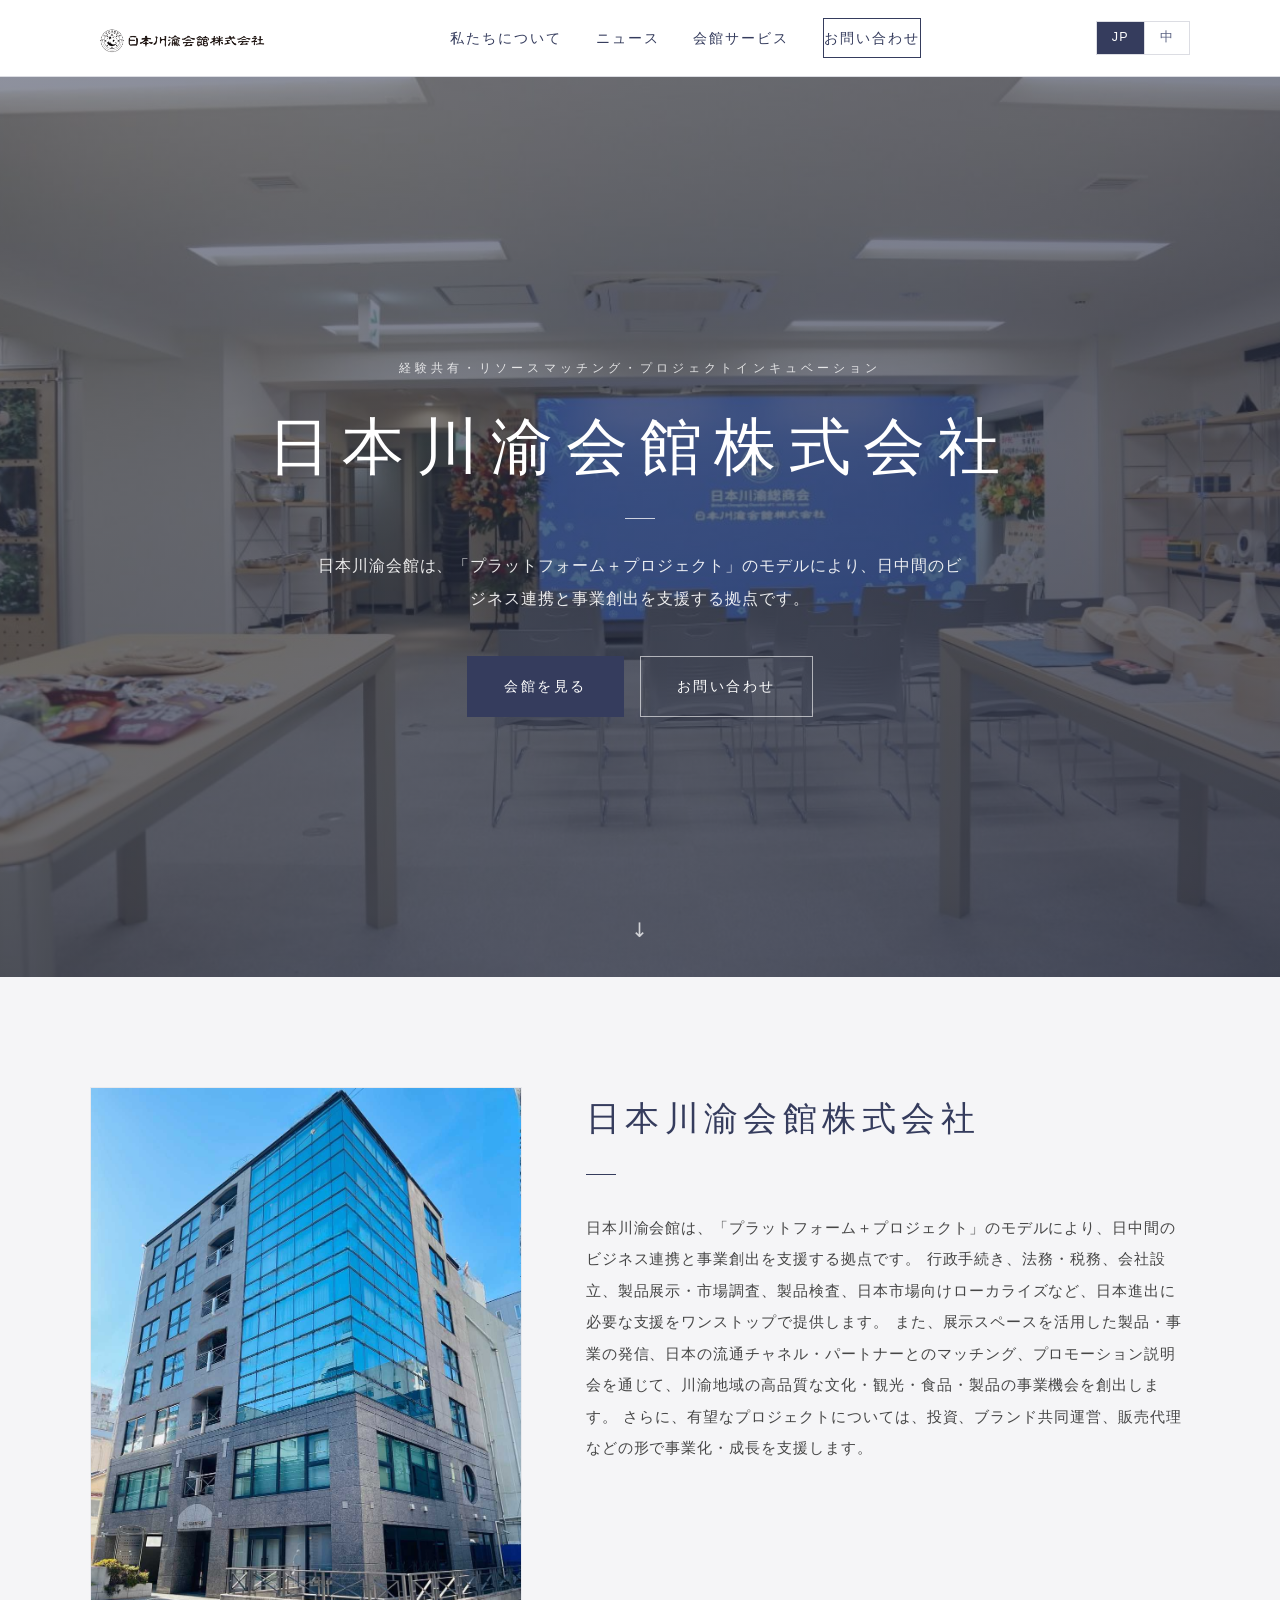
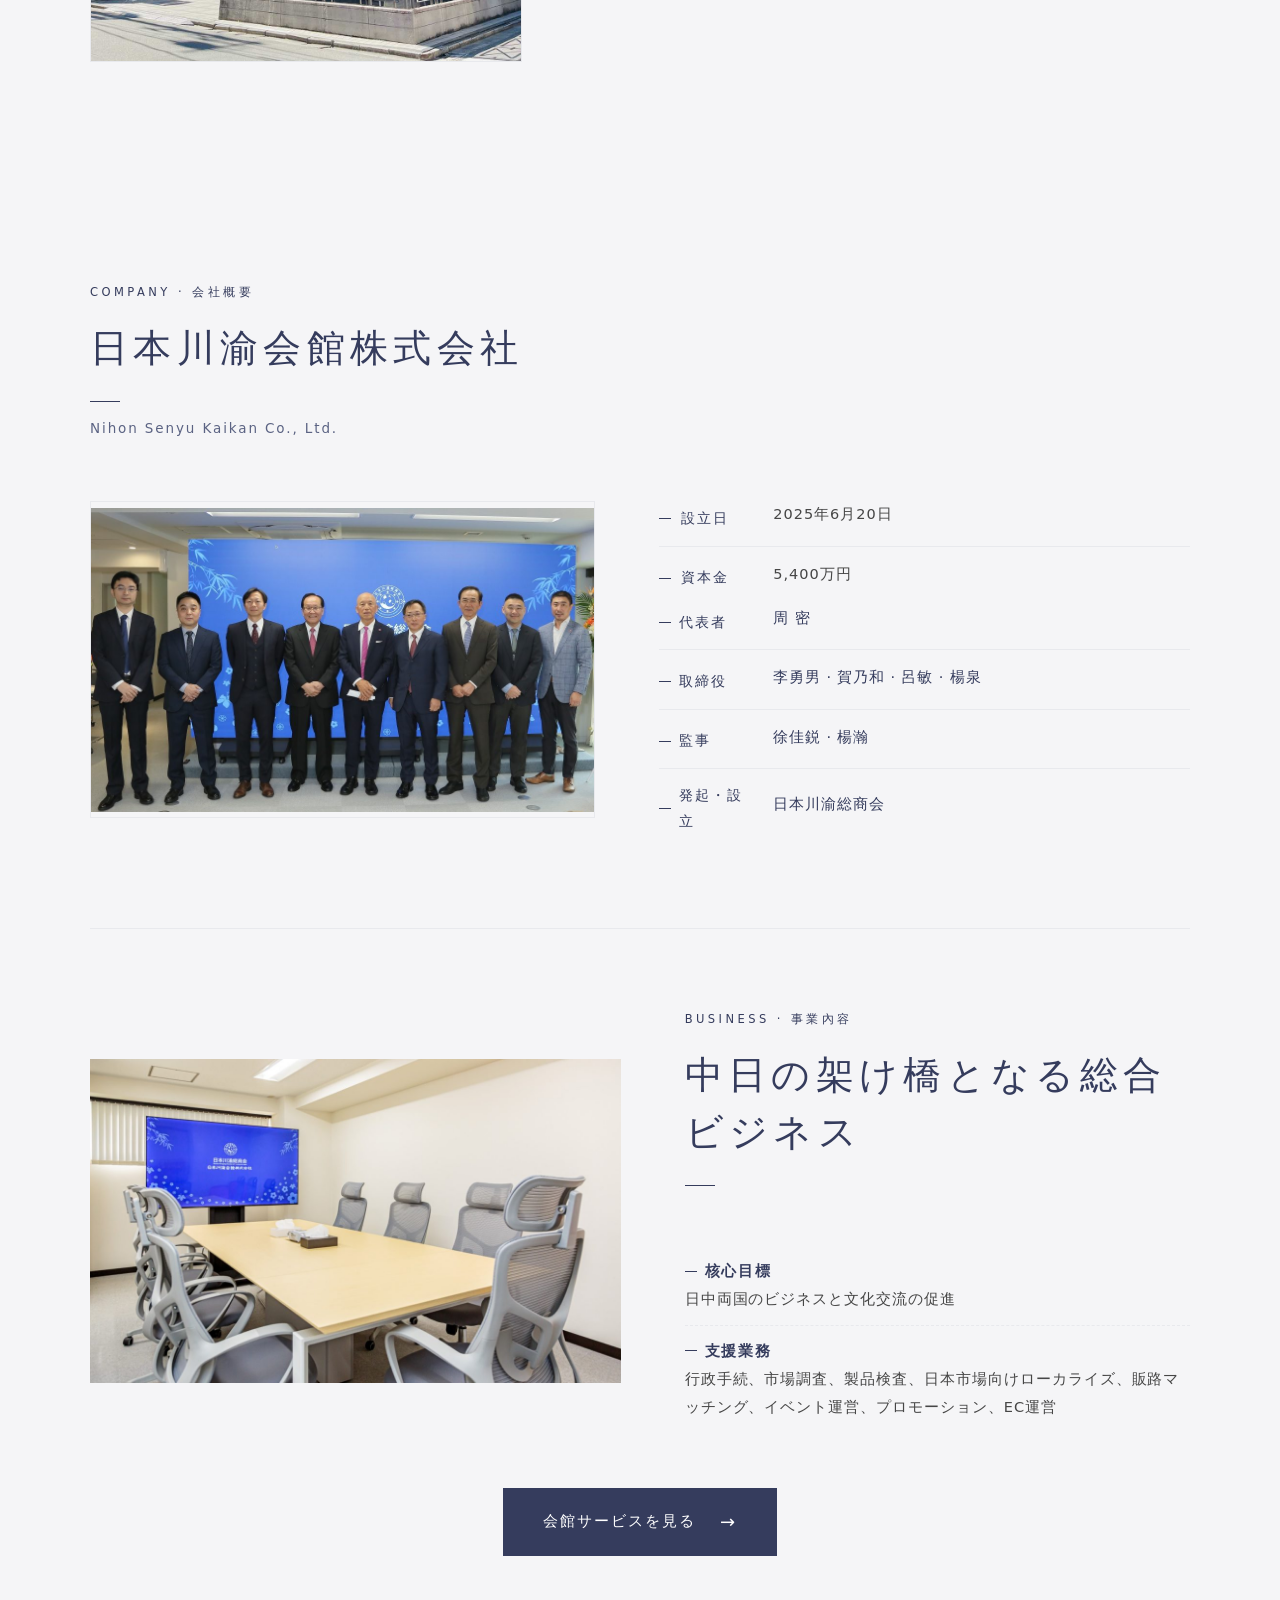
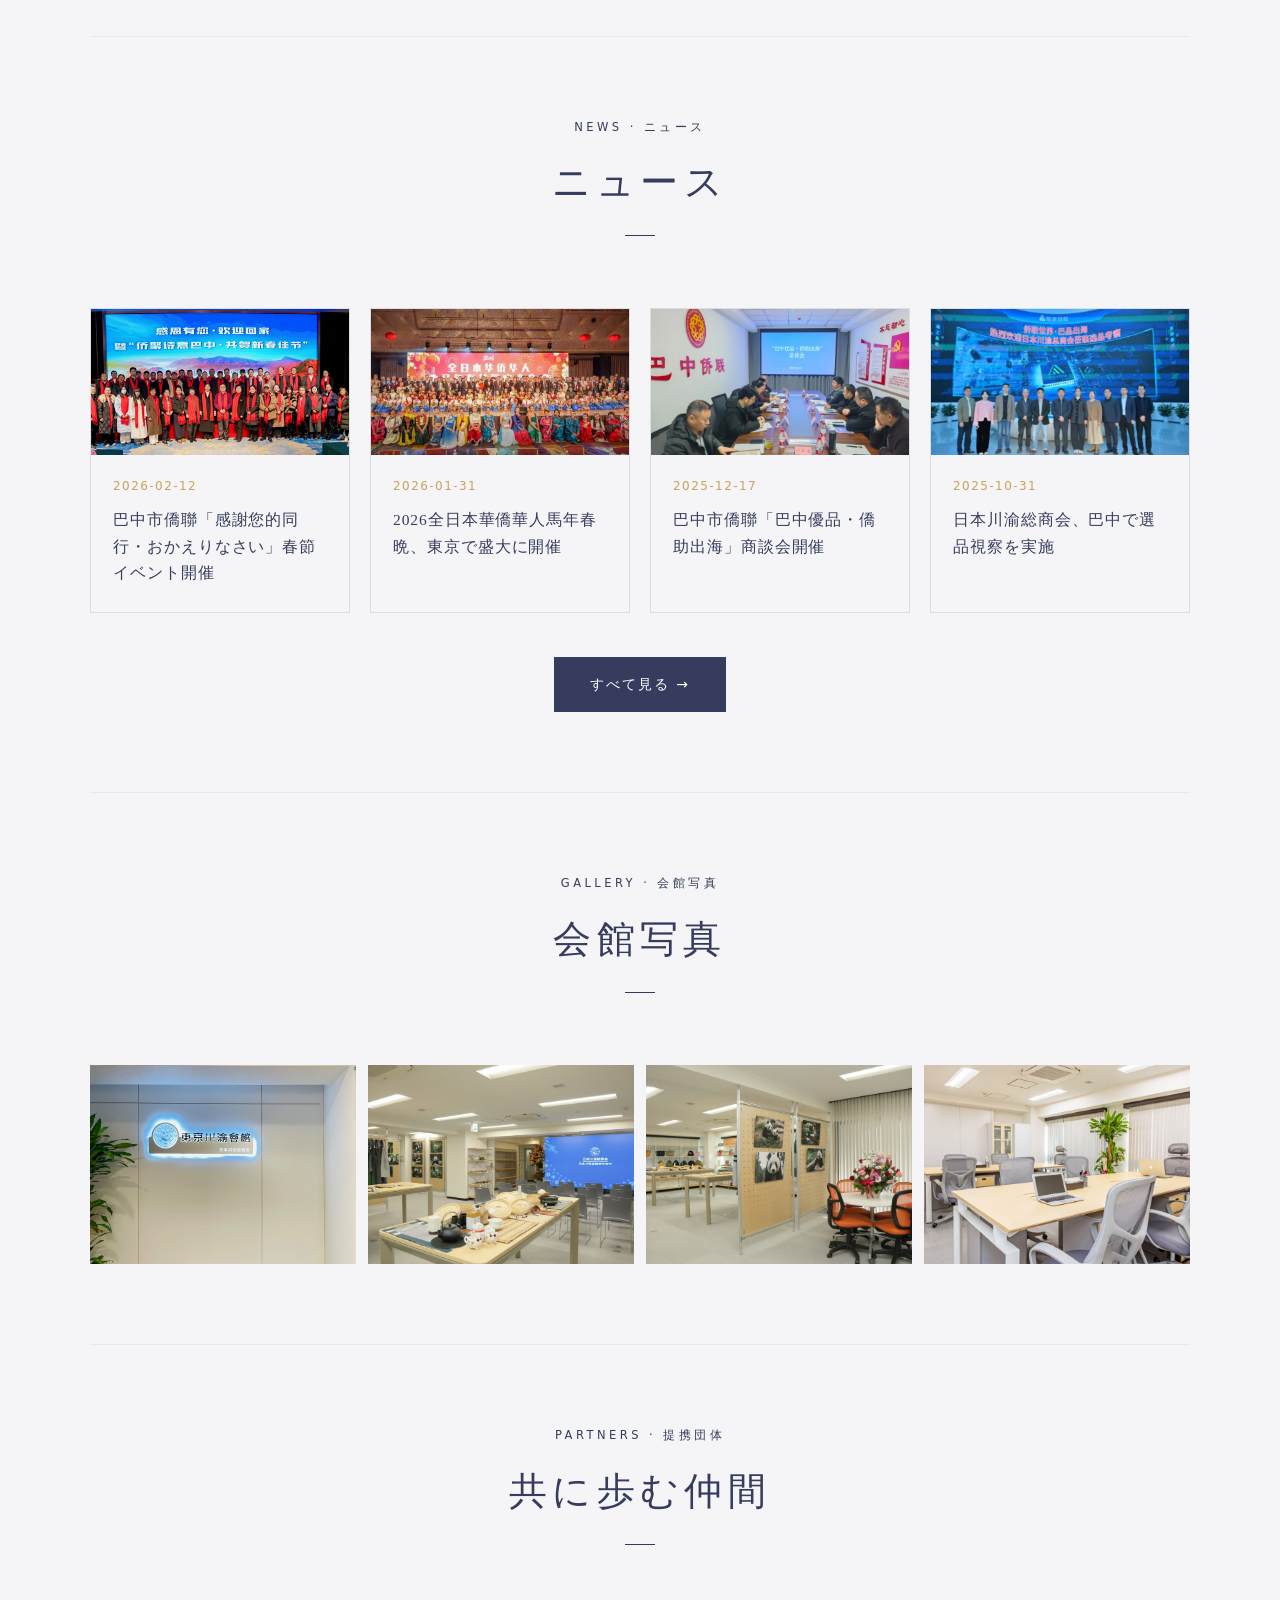
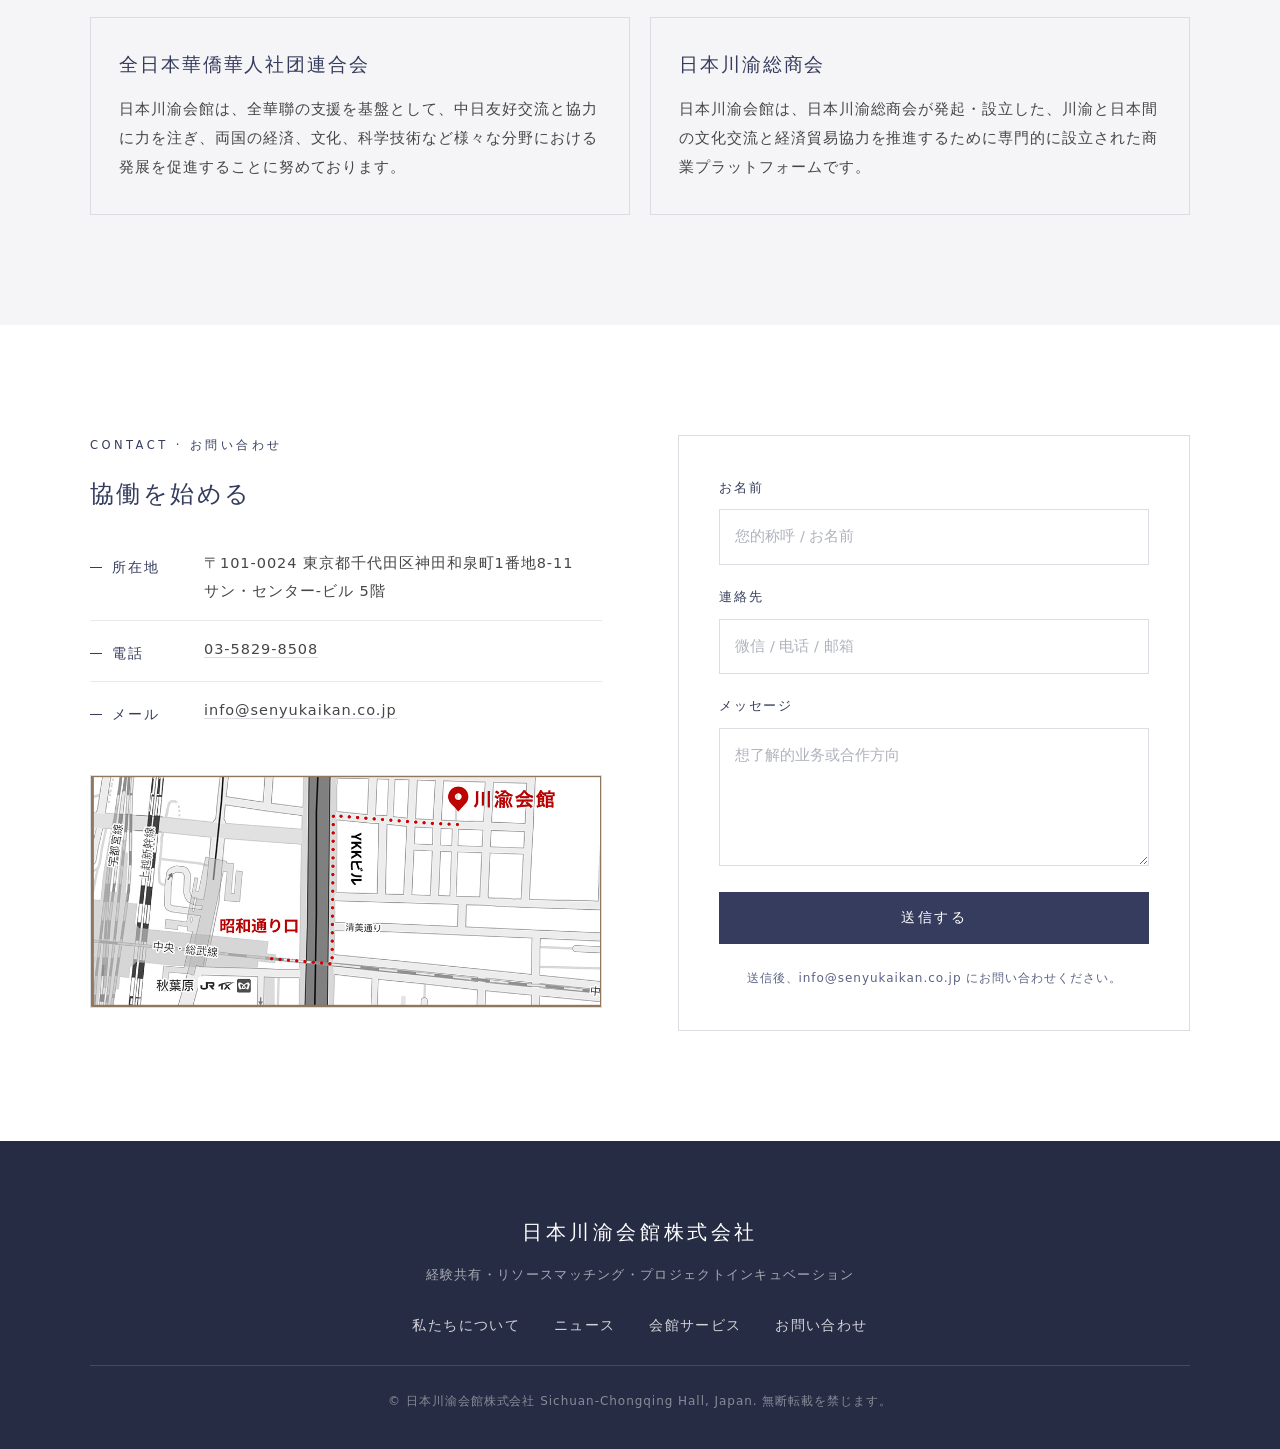
==== commit 5dda45e7: "v2 改版：左图右文/移动端适配/按钮样式统一/行间距对齐 + 新闻模块与地图图 - 公司概要改左图右文（大合影图入左栏）  - 中日双语显隐 bug：inline style 强制防御  - 标题简" ====
--- a/index.html
+++ b/index.html
@@ -1,9 +1,10 @@
 <!DOCTYPE html>
-<html lang="zh-CN" class="lang-cn">
+<html lang="ja" class="lang-jp">
 <head>
   <meta charset="UTF-8" />
   <meta name="viewport" content="width=device-width, initial-scale=1.0, viewport-fit=cover" />
-  <meta name="theme-color" content="#1e40af" />
+  <meta name="theme-color" content="#353c5d" />
+  <style>.t-cn,.t-jp{display:none}html.lang-cn .t-cn{display:inline}html.lang-jp .t-jp{display:inline}</style>
   <title>日本川渝会馆株式会社 - 中日经验共享资源对接平台</title>
   <meta name="description" content="日本川渝会馆株式会社是日本川渝总商会发起成立，专门为推动川渝与日本间文化交流和经贸合作而成立的实体平台。采用「平台+项目」模式，打造中日的经验共享、资源对接、项目孵化平台。" />
   <script>
@@ -18,7 +19,7 @@
           var s = localStorage.getItem("senyukaikan_lang");
           if (s === "jp" || s === "cn") return s;
         } catch(e) {}
-        return "cn";
+        return "jp";
       }
       function _apply(lang){
         if (lang !== "jp" && lang !== "cn") lang = "cn";
@@ -40,6 +41,7 @@
           if (d === "jp" || d === "cn") btns[i].classList.toggle("active", d === lang);
         }
         try { document.dispatchEvent(new CustomEvent("senyu:lang", { detail: { lang: lang } })); } catch(e) {}
+        try { _enforceLang(); } catch(e) {}
       }
       // 暴露全局：<button onclick="setLang('jp')"> 也能用
       window.setLang = _apply;
@@ -105,6 +107,21 @@
       } else {
         _initNav();
       }
+
+      /* 最终兜底：DOMContentLoaded 后用 inline style 强制 .t-cn/.t-jp 显隐
+         —— 任何 main.css 缓存问题、规则冲突都被 inline style 覆盖（最高优先级） */
+      function _enforceLang(){
+        var lang = document.documentElement.classList.contains("lang-jp") ? "jp" : "cn";
+        var tcn = document.querySelectorAll(".t-cn");
+        var tjp = document.querySelectorAll(".t-jp");
+        for (var i=0; i<tcn.length; i++) tcn[i].style.display = (lang==="cn") ? "" : "none";
+        for (var j=0; j<tjp.length; j++) tjp[j].style.display = (lang==="jp") ? "" : "none";
+      }
+      if (document.readyState === "loading") {
+        document.addEventListener("DOMContentLoaded", _enforceLang);
+      } else {
+        _enforceLang();
+      }
     })();
   </script>
   <link rel="stylesheet" href="assets/css/style.css" />
@@ -128,7 +145,7 @@
       <div class="nav-right">
         <div class="lang-switch" role="group" aria-label="语言切换">
           <button type="button" class="lang-btn" data-lang="jp" onclick="setLang('jp')">JP</button>
-          <button type="button" class="lang-btn active" data-lang="cn" onclick="setLang('cn')">中</button>
+          <button type="button" class="lang-btn" data-lang="cn" onclick="setLang('cn')">中</button>
         </div>
         <button class="nav-toggle" id="navToggle" aria-label="展开菜单" aria-expanded="false">
           <span></span><span></span><span></span>
@@ -144,7 +161,7 @@
       <p class="hero-eyebrow">
         <span class="t-cn">中日经验共享资源对接平台</span><span class="t-jp">経験共有・リソースマッチング・プロジェクトインキュベーション</span>
       </p>
-      <h1 class="hero-title"><span class="t-cn">日本川渝会馆</span><span class="t-jp">日本川渝会館</span></h1>
+      <h1 class="hero-title"><span class="t-cn">日本川渝会馆株式会社</span><span class="t-jp">日本川渝会館株式会社</span></h1>
       <p class="hero-desc">
         <span class="t-jp">日本川渝会館は、「プラットフォーム＋プロジェクト」のモデルにより、日中間のビジネス連携と事業創出を支援する拠点です。</span>
         <span class="t-cn">日本川渝会馆株式会社是日本川渝总商会发起成立，专门为推动川渝与日本间文化交流和经贸合作而成立的实体平台。</span>
@@ -158,19 +175,24 @@
   </section>
 
   <!-- ===== 蓝色平台简介段（中日双语） ===== -->
-  <section class="intro-blue">
-    <div class="container">
-      <h2><span class="t-cn">日本川渝会馆株式会社</span><span class="t-jp">日本川渝会館株式会社</span></h2>
-      <p class="intro-rule"></p>
-      <div class="intro-body">
-        <p class="t-cn">日本川渝会馆株式会社是日本川渝总商会发起成立，专门为推动川渝与日本间文化交流和经贸合作而成立的「日川渝会馆」实体平台。采用「平台+项目」模式，打造中日的经验共享、资源对接、项目孵化平台。</p>
-        <p class="t-cn">日本川渝会馆构建平台支撑服务，如行政服务、法务税务、产品展示、产品调研、公司注册、产品检验、产品本地化改造等，建设展厅，精准对接渠道，定期举办推介会，让川渝优质文旅、美食、产品持续曝光并获取商机。</p>
-        <p class="t-cn">日本川渝会馆为孵化重点项目，提供精准订单需求、金融供应链等支持，并通过股权投资、品牌联营、经销合作等方式孵化项目。</p>
-
-        <p class="t-jp">日本川渝会館は、「プラットフォーム＋プロジェクト」のモデルにより、日中間のビジネス連携と事業創出を支援する拠点です。</p>
-        <p class="t-jp">行政手続き、法務・税務、会社設立、製品展示・市場調査、製品検査、日本市場向けローカライズなど、日本進出に必要な支援をワンストップで提供します。</p>
-        <p class="t-jp">また、展示スペースを活用した製品・事業の発信、日本の流通チャネル・パートナーとのマッチング、プロモーション説明会を通じて、川渝地域の高品質な文化・観光・食品・製品の事業機会を創出します。</p>
-        <p class="t-jp">さらに、有望なプロジェクトについては、投資、ブランド共同運営、販売代理などの形で事業化・成長を支援します。</p>
+<section class="intro-blue">
+    <div class="container intro-grid">
+      <figure class="intro-photo">
+        <img src="assets/img/company.jpg" alt="日本川渝会館大楼" width="1000" height="1333" loading="lazy" decoding="async" />
+      </figure>
+      <div class="intro-text">
+        <h2><span class="t-cn">日本川渝会馆株式会社</span><span class="t-jp">日本川渝会館株式会社</span></h2>
+        <p class="intro-rule"></p>
+        <div class="intro-body">
+          <p class="t-cn">日本川渝会馆株式会社是日本川渝总商会发起成立，专门为推动川渝与日本间文化交流和经贸合作而成立的「日川渝会馆」实体平台。采用「平台+项目」模式，打造中日的经验共享、资源对接、项目孵化平台。</p>
+          <p class="t-cn">日本川渝会馆构建平台支撑服务，如行政服务、法务税务、产品展示、产品调研、公司注册、产品检验、产品本地化改造等，建设展厅，精准对接渠道，定期举办推介会，让川渝优质文旅、美食、产品持续曝光并获取商机。</p>
+          <p class="t-cn">日本川渝会馆为孵化重点项目，提供精准订单需求、金融供应链等支持，并通过股权投资、品牌联营、经销合作等方式孵化项目。</p>
+
+          <p class="t-jp">日本川渝会館は、「プラットフォーム＋プロジェクト」のモデルにより、日中間のビジネス連携と事業創出を支援する拠点です。</p>
+          <p class="t-jp">行政手続き、法務・税務、会社設立、製品展示・市場調査、製品検査、日本市場向けローカライズなど、日本進出に必要な支援をワンストップで提供します。</p>
+          <p class="t-jp">また、展示スペースを活用した製品・事業の発信、日本の流通チャネル・パートナーとのマッチング、プロモーション説明会を通じて、川渝地域の高品質な文化・観光・食品・製品の事業機会を創出します。</p>
+          <p class="t-jp">さらに、有望なプロジェクトについては、投資、ブランド共同運営、販売代理などの形で事業化・成長を支援します。</p>
+        </div>
       </div>
     </div>
   </section>
@@ -178,39 +200,46 @@
   <!-- ===== 关于我们：6 个子板块 ===== -->
   <section class="section section-soft" id="about">
 
-    <!-- 子锚：公司信息 -->
+    <!-- 子锚：公司概要（公司信息 + 主要成员合并） -->
     <div class="container sub-anchor" id="company">
       <header class="section-head section-head-left">
-        <p class="kicker"><span class="t-cn">COMPANY · 公司信息</span><span class="t-jp">COMPANY · 会社情報</span></p>
+        <p class="kicker"><span class="t-cn">COMPANY · 公司概要</span><span class="t-jp">COMPANY · 会社概要</span></p>
         <h2><span class="t-cn">日本川渝会馆株式会社</span><span class="t-jp">日本川渝会館株式会社</span></h2>
         <p class="sub"><span class="t-cn">Nihon Senyu Kaikan Co., Ltd.</span><span class="t-jp">Nihon Senyu Kaikan Co., Ltd.</span></p>
       </header>
 
       <div class="co-grid">
-        <figure class="co-photo">
-          <img src="assets/img/company.jpg" alt="日本川渝会館大楼" width="1000" height="1333" loading="lazy" decoding="async" />
+        <figure class="members-photo">
+          <img src="assets/img/members.jpg" alt="主要成員合影" width="1016" height="614" loading="lazy" decoding="async" />
         </figure>
         <div class="co-card">
           <dl class="co-list">
-            <div><dt><span class="bar"></span><span class="t-cn">所在地</span><span class="t-jp">所在地</span></dt>
-              <dd>〒101-0024 <span class="t-cn">东京都千代田区神田和泉町1番地8-11 サン・センター-ビル 5階</span><span class="t-jp">東京都千代田区神田和泉町1番地8-11 サン・センター-ビル 5階</span></dd>
-            </div>
-            <div><dt><span class="bar"></span><span class="t-cn">电话</span><span class="t-jp">電話</span></dt>
-              <dd><a href="tel:0358298508">03-5829-8508</a></dd>
-            </div>
             <div><dt><span class="bar"></span><span class="t-cn">创立时间</span><span class="t-jp">設立日</span></dt>
               <dd><span class="t-cn">2025年6月20日</span><span class="t-jp">2025年6月20日</span></dd>
             </div>
             <div><dt><span class="bar"></span><span class="t-cn">资本金</span><span class="t-jp">資本金</span></dt>
               <dd>5,400<span class="t-cn">万円</span><span class="t-jp">万円</span></dd>
             </div>
-            <div><dt><span class="bar"></span><span class="t-cn">邮箱</span><span class="t-jp">メール</span></dt>
-              <dd><a href="mailto:info@senyukaikan.co.jp">info@senyukaikan.co.jp</a></dd>
-            </div>
-            <div><dt><span class="bar"></span><span class="t-cn">法人</span><span class="t-jp">代表者</span></dt>
-              <dd><span class="co-rep">周 密 <small>Zhou Mi</small></span></dd>
-            </div>
           </dl>
+
+          <div class="members-compact">
+            <div class="mc-item">
+              <span class="mc-label"><span class="bar"></span><span class="t-cn">法人</span><span class="t-jp">代表者</span></span>
+              <span class="mc-name mc-name-lead">周 密</span>
+            </div>
+            <div class="mc-item">
+              <span class="mc-label"><span class="bar"></span><span class="t-cn">董事</span><span class="t-jp">取締役</span></span>
+              <span class="mc-name">李勇男 · 賀乃和 · 呂敏 · 楊泉</span>
+            </div>
+            <div class="mc-item">
+              <span class="mc-label"><span class="bar"></span><span class="t-cn">监事</span><span class="t-jp">監事</span></span>
+              <span class="mc-name">徐佳鋭 · 楊瀚</span>
+            </div>
+            <div class="mc-item">
+              <span class="mc-label"><span class="bar"></span><span class="t-cn">发起设立</span><span class="t-jp">発起・設立</span></span>
+              <span class="mc-name"><span class="t-cn">日本川渝总商会</span><span class="t-jp">日本川渝総商会</span></span>
+            </div>
+          </div>
         </div>
       </div>
     </div>
@@ -226,66 +255,38 @@
             <p class="kicker"><span class="t-cn">BUSINESS · 事业内容</span><span class="t-jp">BUSINESS · 事業內容</span></p>
             <h2><span class="t-cn">作为日中桥梁的综合商务</span><span class="t-jp">中日の架け橋となる総合ビジネス</span></h2>
           </header>
-          <p class="biz-lead">
-            <span class="t-cn">作为日中桥梁，我们开展广告宣传、活动运营、观光旅游、房地产、贸易、电商等多元化业务，并通过企业及地方政府的品牌建设支持、口笔译服务、旅游推广等，全力促进日中两国的商业与文化交流。</span>
-            <span class="t-jp">日本と中国の架け橋として、広告・宣伝、イベント運営、観光・旅行、不動産、貿易、ＥＣなど多様な事業を展開し、企業や自治体のブランディング支援、通訳・翻訳サービス、観光プロモーションを通じて、日中両国のビジネスと文化交流を促進する総合ビジネスを支援いたします。</span>
-          </p>
-        </div>
-      </div>
-
-      <!-- 简洁的「新闻列表」按钮（原 6 宫格已删除） -->
+          <ul class="biz-lead">
+            <li class="t-cn"><span class="biz-label"><span class="bar"></span><b>核心目标</b></span><span class="biz-content">全力促进日中两国的商业与文化交流</span></li>
+            <li class="t-jp"><span class="biz-label"><span class="bar"></span><b>核心目標</b></span><span class="biz-content">日中両国のビジネスと文化交流の促進</span></li>
+            <li class="t-cn"><span class="biz-label"><span class="bar"></span><b>支撑业务</b></span><span class="biz-content">行政服务、产品调研、产品进口检验、产品本地化设计、销售渠道对接、活动运营、营销推广、电商运营</span></li>
+            <li class="t-jp"><span class="biz-label"><span class="bar"></span><b>支援業務</b></span><span class="biz-content">行政手続、市場調査、製品検査、日本市場向けローカライズ、販路マッチング、イベント運営、プロモーション、EC運営</span></li>
+          </ul>
+        </div>
+      </div>
+
+      <!-- 会馆服务入口（原新闻 CTA，按用户需求改） -->
       <div class="news-cta">
-        <a class="news-cta-btn" href="news.html">
+        <a class="news-cta-btn" href="service.html">
           <span class="news-cta-text">
-            <span class="t-cn">了解会馆最新动态与官方发布</span>
-            <span class="t-jp">会館の最新情報と公式リリースを見る</span>
+            <span class="t-cn">查看会馆服务</span>
+            <span class="t-jp">会館サービスを見る</span>
           </span>
           <span class="news-cta-arrow" aria-hidden="true">→</span>
         </a>
       </div>
     </div>
 
-    <!-- 子锚：主要成员 -->
-    <div class="container sub-anchor" id="members">
-      <header class="section-head section-head-left">
-        <p class="kicker"><span class="t-cn">MEMBERS · 主要成員</span><span class="t-jp">MEMBERS · 主要成員</span></p>
-        <h2><span class="t-cn">主要成员</span><span class="t-jp">主要成員</span></h2>
+    <!-- 子锚：新闻资讯（最新 4 篇） -->
+    <div class="container sub-anchor" id="news">
+      <header class="section-head">
+        <p class="kicker"><span class="t-cn">NEWS · 资讯</span><span class="t-jp">NEWS · ニュース</span></p>
+        <h2><span class="t-cn">新闻资讯</span><span class="t-jp">ニュース</span></h2>
       </header>
-
-      <div class="members-row">
-        <div class="members-list">
-          <div class="m-item m-item-lead">
-            <span class="bar"></span>
-            <div class="m-text">
-              <p class="m-label"><span class="t-cn">法人</span><span class="t-jp">代表者</span></p>
-              <p class="m-name">周 密 <small>Zhou Mi</small></p>
-            </div>
-          </div>
-          <div class="m-item">
-            <span class="bar"></span>
-            <div class="m-text">
-              <p class="m-label"><span class="t-cn">董事</span><span class="t-jp">取締役</span></p>
-              <p class="m-name">李勇男 · 賀乃和 · 呂敏 · 楊泉</p>
-            </div>
-          </div>
-          <div class="m-item">
-            <span class="bar"></span>
-            <div class="m-text">
-              <p class="m-label"><span class="t-cn">监事</span><span class="t-jp">監事</span></p>
-              <p class="m-name">徐佳鋭 · 楊瀚</p>
-            </div>
-          </div>
-          <div class="m-item">
-            <span class="bar"></span>
-            <div class="m-text">
-              <p class="m-label"><span class="t-cn">发起设立</span><span class="t-jp">発起・設立</span></p>
-              <p class="m-name"><span class="t-cn">日本川渝总商会</span><span class="t-jp">日本川渝総商会</span></p>
-            </div>
-          </div>
-        </div>
-        <figure class="members-photo">
-          <img src="assets/img/members.jpg" alt="主要成員合影" width="1016" height="614" loading="lazy" decoding="async" />
-        </figure>
+      <div class="news-preview" id="newsPreview">
+        <p class="news-loading"><span class="t-cn">加载中…</span><span class="t-jp">読み込み中…</span></p>
+      </div>
+      <div class="news-view-all">
+        <a href="news.html"><span class="t-cn">查看全部</span><span class="t-jp">すべて見る</span> <span aria-hidden="true">→</span></a>
       </div>
     </div>
 
@@ -295,14 +296,10 @@
         <p class="kicker"><span class="t-cn">GALLERY · 会館写真</span><span class="t-jp">GALLERY · 会館写真</span></p>
         <h2><span class="t-cn">会馆写真</span><span class="t-jp">会館写真</span></h2>
       </header>
-      <div class="gallery-grid">
-        <figure><img src="assets/img/g_大厅1.jpg" alt="ホール 1" width="900" height="563" loading="lazy" decoding="async" /></figure>
-        <figure><img src="assets/img/g_门厅.jpg" alt="エントランス" width="900" height="609" loading="lazy" decoding="async" /></figure>
+      <div class="gallery-grid gallery-grid-4">
         <figure><img src="assets/img/g_门厅2.jpg" alt="エントランス2" width="900" height="692" loading="lazy" decoding="async" /></figure>
         <figure><img src="assets/img/g_大厅2.jpg" alt="ホール 2" width="900" height="583" loading="lazy" decoding="async" /></figure>
         <figure><img src="assets/img/g_洽谈区1.jpg" alt="商談エリア 1" width="900" height="550" loading="lazy" decoding="async" /></figure>
-        <figure><img src="assets/img/g_洽谈区2.jpg" alt="商談エリア 2" width="900" height="562" loading="lazy" decoding="async" /></figure>
-        <figure><img src="assets/img/g_办公室1.jpg" alt="オフィス 1" width="900" height="558" loading="lazy" decoding="async" /></figure>
         <figure><img src="assets/img/g_办公室2.jpg" alt="オフィス 2" width="900" height="558" loading="lazy" decoding="async" /></figure>
       </div>
     </div>
@@ -339,7 +336,6 @@
       <div class="contact-info">
         <p class="kicker"><span class="t-cn">CONTACT · 联系我们</span><span class="t-jp">CONTACT · お問い合わせ</span></p>
         <h2><span class="t-cn">开启合作</span><span class="t-jp">協働を始める</span></h2>
-        <p class="lead"><span class="t-cn">日本落地、资源对接、项目孵化——欢迎随时来信。</span><span class="t-jp">日本進出・リソースマッチング・プロジェクト孵化——お気軽にお問い合わせください。</span></p>
         <dl class="contact-list">
           <div>
             <dt><span class="bar"></span><span class="t-cn">所在地</span><span class="t-jp">所在地</span></dt>
@@ -354,6 +350,9 @@
             <dd><a href="mailto:info@senyukaikan.co.jp">info@senyukaikan.co.jp</a></dd>
           </div>
         </dl>
+        <figure class="contact-map">
+          <img src="assets/img/access_map.png" alt="アクセス地図 / 交通地图" width="950" height="500" loading="lazy" decoding="async" />
+        </figure>
       </div>
       <form class="contact-form" id="contactForm" action="https://formspree.io/f/mjyvbonl" method="POST" novalidate>
         <input type="hidden" name="_subject" value="【日本川渝会館】新しいお問い合わせ" />
@@ -373,7 +372,7 @@
   <footer class="site-footer">
     <div class="container footer-inner">
       <div class="footer-brand">
-        <strong><span class="t-cn">日本川渝会馆</span><span class="t-jp">日本川渝会館</span></strong>
+        <strong><span class="t-cn">日本川渝会馆株式会社</span><span class="t-jp">日本川渝会館株式会社</span></strong>
         <p><span class="t-cn">中日经验共享资源对接平台</span><span class="t-jp">経験共有・リソースマッチング・プロジェクトインキュベーション</span></p>
       </div>
       <nav class="footer-nav" aria-label="页脚导航">
@@ -382,10 +381,11 @@
         <a href="service.html"><span class="t-cn">会馆服务</span><span class="t-jp">会館サービス</span></a>
         <a href="#contact"><span class="t-cn">联系我们</span><span class="t-jp">お問い合わせ</span></a>
       </nav>
-      <p class="copyright">© <span id="year"></span> <span class="t-cn">日本川渝会馆</span><span class="t-jp">日本川渝会館</span> Sichuan-Chongqing Hall, Japan. <span class="t-cn">保留所有权利。</span><span class="t-jp">無断転載を禁じます。</span></p>
+      <p class="copyright">© <span id="year"></span> <span class="t-cn">日本川渝会馆株式会社</span><span class="t-jp">日本川渝会館株式会社</span> Sichuan-Chongqing Hall, Japan. <span class="t-cn">保留所有权利。</span><span class="t-jp">無断転載を禁じます。</span></p>
     </div>
   </footer>
 
   <script src="assets/js/main.js?v=4"></script>
+  <script src="assets/js/news-preview.js?v=1"></script>
 </body>
 </html>
--- a/assets/css/style.css
+++ b/assets/css/style.css
@@ -1,426 +1,578 @@
 /* =========================================================
-   日本川渝会館 — 样式表（蓝色清新风格 + logo + 场地租赁横幅）
+   日本川渝会館 — 样式表 v2
+   参考 shishoku-bar.com：日式 LP 版式
+   深蓝紫主色 + 明朝体标题 + 100px 大留白 + 扁平极简
    ========================================================= */
 
 :root{
-  --ink:        #1a2332;   /* 深蓝墨色 */
-  --ink-soft:   #5a6478;   /* 次级字 */
-  --paper:      #f6f8fb;   /* 清新浅蓝白底 */
-  --paper-2:    #eaf0f7;   /* 次底 */
-  --white:      #ffffff;
-  --blue:       #2563eb;   /* 主蓝（按钮/链接/强调） */
-  --blue-deep:  #1e40af;   /* 深蓝（hero 蒙层/横幅） */
-  --blue-darker:#0f2c6b;   /* 更深（横幅标题区） */
-  --blue-soft:  #e0ebff;   /* 浅蓝（卡片背景/标签） */
-  --line:       #d6e0ee;
-  --gold:       #c69a4f;
-  --red-soft:   #e84e3b;   /* 极少用：仅作次级强调 */
-  --radius:     14px;
-  --shadow:     0 14px 40px rgba(30,64,175,.10);
-  --shadow-sm:  0 6px 18px rgba(30,64,175,.08);
-  --maxw:       1180px;
-  --ease:       cubic-bezier(.22,.61,.36,1);
+  --navy:      #353c5d;   /* 主色：深蓝紫（参考站主色） */
+  --navy-deep: #262c44;   /* 更深：hero 蒙层/页脚 */
+  --navy-soft: #5b6383;   /* 次级字 */
+  --paper:     #ffffff;   /* 纯白底 */
+  --paper-2:   #f5f5f7;   /* 浅灰底（交替区块） */
+  --ink:       #353c5d;   /* 正文色 = 主色 */
+  --ink-2:     #464646;   /* 次级正文 */
+  --gold:      #c8a35a;   /* 金：点缀/日期 */
+  --line:      #dcdde3;   /* 细线 */
+  --line-2:    #e8e9ed;
+  --radius:    2px;       /* 极小圆角（参考站几乎无圆角） */
+  --maxw:      1100px;
+  --ease:      cubic-bezier(.22,.61,.36,1);
+
+  /* 字体：标题明朝体（宋体），正文细黑体 */
+  --f-mincho: "BIZ UDPMincho","Hiragino Mincho ProN","Yu Mincho","Songti SC","SimSun",serif;
+  --f-gothic: "Hiragino Sans GB","PingFang SC","Noto Sans CJK SC","Microsoft YaHei",system-ui,sans-serif;
 }
 
 *{box-sizing:border-box;margin:0;padding:0}
 html{scroll-behavior:smooth;-webkit-text-size-adjust:100%}
 body{
-  font-family:"PingFang SC","Hiragino Sans GB","Microsoft YaHei",
-              "Noto Sans CJK SC",system-ui,sans-serif;
-  color:var(--ink);background:var(--paper);line-height:1.78;
+  font-family:var(--f-gothic);
+  color:var(--ink);background:var(--paper);
+  font-weight:300;line-height:1.9;letter-spacing:.06em;
   -webkit-font-smoothing:antialiased;
 }
 a{color:inherit;text-decoration:none}
+img{max-width:100%}
 .container{width:min(100% - 40px,var(--maxw));margin-inline:auto}
 
-/* ---------- 顶部导航 ---------- */
-.site-header{position:sticky;top:0;z-index:50;background:rgba(246,248,251,.92);
-  backdrop-filter:saturate(180%) blur(12px);border-bottom:1px solid var(--line);
+/* 标题统一走明朝体（宋体），细字重 + 宽字距 —— 日式优雅感 */
+h1,h2,h3,h4,.brand,.co-rep,.m-name,.srv-title,.nc-title,.nd-head h1{
+  font-family:var(--f-mincho);
+  font-weight:400;
+  letter-spacing:.1em;
+}
+
+/* =========================================================
+   顶部导航：纯白 + 细线，无圆角
+   ========================================================= */
+/* 注意：不用 backdrop-filter —— 它会创建 containing block，
+   让内部 position:fixed 的移动端抽屉退化成 absolute 而塌陷（历史 bug） */
+.site-header{position:sticky;top:0;z-index:50;background:rgba(255,255,255,.97);
+  border-bottom:1px solid var(--line);
   transition:box-shadow .3s var(--ease)}
-.site-header.scrolled{box-shadow:var(--shadow-sm)}
-.nav{display:flex;align-items:center;justify-content:space-between;height:68px}
+.site-header.scrolled{box-shadow:0 2px 12px rgba(53,60,93,.06)}
+.nav{display:flex;align-items:center;justify-content:space-between;height:76px}
 .brand{display:flex;align-items:center;gap:12px}
-.brand-logo{height:42px;width:auto;display:block}
-.brand-text{font-size:18px;font-weight:800;letter-spacing:.04em;line-height:1.1;color:var(--ink)}
-.brand-text small{display:block;font-size:10.5px;font-weight:600;color:var(--ink-soft);
-  letter-spacing:.12em;margin-top:3px}
-
-.nav-links{display:flex;align-items:center;gap:22px}
-.nav-links a{font-size:14.5px;color:var(--ink-soft);font-weight:600;position:relative;transition:color .2s}
-.nav-links a:not(.nav-cta)::after{content:"";position:absolute;left:0;bottom:-6px;width:0;height:2px;
-  background:var(--blue);transition:width .25s var(--ease)}
-.nav-links a:not(.nav-cta):hover{color:var(--blue-deep)}
+.brand-logo{height:44px;width:auto;display:block}
+
+.nav-links{display:flex;align-items:center;gap:34px}
+.nav-links a{font-size:14px;color:var(--ink);font-weight:300;letter-spacing:.14em;
+  position:relative;padding:6px 0;transition:color .25s}
+.nav-links a:not(.nav-cta)::after{content:"";position:absolute;left:0;bottom:0;width:0;height:1px;
+  background:var(--navy);transition:width .3s var(--ease)}
+.nav-links a:not(.nav-cta):hover{color:var(--navy)}
 .nav-links a:not(.nav-cta):hover::after,.nav-links a.active::after{width:100%}
-.nav-links a.active{color:var(--blue-deep)}
-.nav-cta{background:var(--blue);color:#fff !important;padding:8px 16px;border-radius:999px;
-  font-weight:700;box-shadow:var(--shadow-sm);transition:transform .2s,background .2s}
-.nav-cta:hover{transform:translateY(-1px);background:var(--blue-deep)}
-
-.nav-right{display:flex;align-items:center;gap:12px}
-.lang-switch{display:inline-flex;border:1px solid var(--line);border-radius:999px;overflow:hidden;background:var(--white)}
-.lang-switch button,.lang-switch a{border:none;background:transparent;cursor:pointer;padding:7px 14px;font-size:13px;
-  font-weight:700;color:var(--ink-soft);transition:background .2s,color .2s,transform .15s;display:inline-block;
-  text-align:center;line-height:1.2;user-select:none;-webkit-tap-highlight-color:rgba(37,99,235,.2)}
-.lang-switch button:hover,.lang-switch a:hover{color:var(--blue-deep);background:var(--blue-soft)}
-.lang-switch button:active,.lang-switch a:active{transform:scale(.94)}
-.lang-switch button.active,.lang-switch a.active{background:var(--blue);color:#fff;pointer-events:none}
-.lang-switch button.active:hover,.lang-switch a.active:hover{background:var(--blue);color:#fff}
-
-.nav-toggle{display:none;width:42px;height:42px;border:none;background:transparent;cursor:pointer;
+
+/* CTA：方形描边按钮，hover 填充 */
+.nav-cta{border:1px solid var(--navy);color:var(--navy);
+  padding:10px 22px;font-weight:400;transition:background .25s,color .25s}
+.nav-cta:hover{background:var(--navy);color:#fff}
+
+.nav-right{display:flex;align-items:center;gap:16px}
+.lang-switch{display:inline-flex;border:1px solid var(--line)}
+.lang-switch button,.lang-switch a{border:none;background:transparent;cursor:pointer;
+  padding:7px 15px;font-size:12.5px;font-weight:400;color:var(--navy-soft);
+  letter-spacing:.1em;transition:background .2s,color .2s;display:inline-block;
+  text-align:center;line-height:1.4;user-select:none}
+.lang-switch button + button{border-left:1px solid var(--line)}
+.lang-switch button:hover,.lang-switch a:hover{color:var(--navy);background:var(--paper-2)}
+/* 当前语言按钮高亮：由 html class 决定，避免 head 内联脚本跑空时按钮 active 与页面语言错位 */
+html.lang-jp .lang-switch [data-lang="jp"],
+html.lang-cn .lang-switch [data-lang="cn"]{background:var(--navy);color:#fff;pointer-events:none}
+html.lang-jp .lang-switch [data-lang="jp"]:hover,
+html.lang-cn .lang-switch [data-lang="cn"]:hover{background:var(--navy);color:#fff}
+
+.nav-toggle{display:none;width:44px;height:44px;border:none;background:transparent;cursor:pointer;
   flex-direction:column;justify-content:center;gap:5px;padding:0}
-.nav-toggle span{display:block;width:24px;height:2px;background:var(--blue-deep);border-radius:2px;
+.nav-toggle span{display:block;width:24px;height:1px;background:var(--navy);
   transition:transform .3s var(--ease),opacity .3s}
-.nav-toggle[aria-expanded="true"] span:nth-child(1){transform:translateY(7px) rotate(45deg)}
+.nav-toggle[aria-expanded="true"] span:nth-child(1){transform:translateY(6px) rotate(45deg)}
 .nav-toggle[aria-expanded="true"] span:nth-child(2){opacity:0}
-.nav-toggle[aria-expanded="true"] span:nth-child(3){transform:translateY(-7px) rotate(-45deg)}
-
-/* ---------- 按钮 ---------- */
-.btn{display:inline-flex;align-items:center;justify-content:center;padding:13px 26px;border-radius:999px;
-  font-weight:700;font-size:15px;cursor:pointer;border:none;
-  transition:transform .2s var(--ease),box-shadow .2s,background .2s}
-.btn-primary{background:var(--blue);color:#fff;box-shadow:var(--shadow-sm)}
-.btn-primary:hover{transform:translateY(-2px);background:var(--blue-deep)}
-.btn-ghost{background:transparent;color:#fff;border:1.5px solid rgba(255,255,255,.7)}
-.btn-ghost:hover{background:#fff;color:var(--blue-deep)}
-
-/* ---------- Hero（蓝色清新） ---------- */
-.hero{position:relative;overflow:hidden;color:#fff;padding:clamp(80px,13vw,160px) 0 clamp(80px,11vw,130px)}
+.nav-toggle[aria-expanded="true"] span:nth-child(3){transform:translateY(-6px) rotate(-45deg)}
+
+/* =========================================================
+   按钮：方形、细字重、宽字距
+   ========================================================= */
+.btn{display:inline-flex;align-items:center;justify-content:center;
+  padding:16px 36px;font-weight:400;font-size:14px;letter-spacing:.18em;
+  cursor:pointer;border:1px solid transparent;background:transparent;
+  transition:background .3s var(--ease),color .3s,border-color .3s}
+.btn-primary{background:var(--navy);color:#fff;border-color:var(--navy)}
+.btn-primary:hover{background:var(--navy-deep)}
+.btn-ghost{color:#fff;border-color:rgba(255,255,255,.6)}
+.btn-ghost:hover{background:#fff;color:var(--navy)}
+
+/* =========================================================
+   Hero：100vh 全屏照片 + 明朝体大标题（参考站首屏尺度）
+   ========================================================= */
+.hero{position:relative;overflow:hidden;color:#fff;
+  min-height:100vh;display:flex;align-items:center;
+  padding:120px 0 100px}
 .hero-bg{position:absolute;inset:0;z-index:-1;
   background:
-    linear-gradient(170deg, rgba(15,44,107,.55) 0%, rgba(15,44,107,.82) 100%),
+    linear-gradient(165deg, rgba(38,44,68,.52) 0%, rgba(38,44,68,.78) 100%),
     url(../img/hero.jpg) center/cover no-repeat,
-    linear-gradient(170deg,#1e40af,#0f2c6b)}
-.hero-bg::after{content:"";position:absolute;inset:0;opacity:.10;
-  background-image:radial-gradient(circle at 18% 30%,#fff 1px,transparent 1.6px),
-                   radial-gradient(circle at 72% 62%,#fff 1px,transparent 1.6px);
-  background-size:46px 46px}
+    var(--navy-deep)}
 .hero-inner{position:relative;text-align:center;max-width:820px;margin-inline:auto}
-.hero-eyebrow{letter-spacing:.22em;font-size:13px;color:#cfe0ff;font-weight:700;text-transform:uppercase}
-.hero-title{font-size:clamp(40px,8vw,72px);line-height:1.05;margin:18px 0 20px;font-weight:900;
-  letter-spacing:.04em;text-shadow:0 4px 30px rgba(0,0,0,.3);font-family:"Songti SC","SimSun",serif}
-.hero-desc{font-size:clamp(15px,2.3vw,17.5px);color:rgba(255,255,255,.92);margin-bottom:32px;line-height:1.85}
-.hero-actions{display:flex;gap:14px;justify-content:center;flex-wrap:wrap}
-.scroll-hint{position:absolute;left:50%;bottom:22px;transform:translateX(-50%);
-  color:rgba(255,255,255,.8);font-size:22px;animation:bob 1.8s var(--ease) infinite}
+.hero-eyebrow{letter-spacing:.34em;font-size:12px;color:rgba(255,255,255,.82);
+  font-weight:300;text-transform:uppercase}
+.hero-title{font-size:clamp(38px,6.4vw,62px);line-height:1.35;margin:26px 0 30px;
+  font-weight:400;letter-spacing:.2em;font-family:var(--f-mincho)}
+/* 标题下 30px 短线（参考站 .titles .line） */
+.hero-title::after{content:"";display:block;width:30px;height:1px;
+  background:rgba(255,255,255,.75);margin:28px auto 0}
+.hero-desc{font-size:clamp(14.5px,1.9vw,16px);color:rgba(255,255,255,.9);
+  margin:30px auto 40px;line-height:2.1;max-width:660px;font-weight:300}
+.hero-actions{display:flex;gap:16px;justify-content:center;flex-wrap:wrap}
+.scroll-hint{position:absolute;left:50%;bottom:28px;transform:translateX(-50%);
+  color:rgba(255,255,255,.75);font-size:20px;animation:bob 2s var(--ease) infinite}
 @keyframes bob{0%,100%{transform:translate(-50%,0)}50%{transform:translate(-50%,8px)}}
 
-/* ---------- 蓝色横幅段（中日公司简介，深蓝底+白文） ---------- */
-.intro-blue{background:linear-gradient(160deg,var(--blue-darker) 0%,var(--blue-deep) 100%);
-  color:#fff;padding:clamp(48px,7vw,84px) 0;position:relative;overflow:hidden}
-.intro-blue::after{content:"";position:absolute;inset:0;opacity:.07;
-  background-image:radial-gradient(circle at 12% 22%,#fff 1px,transparent 1.6px),
-                   radial-gradient(circle at 78% 68%,#fff 1px,transparent 1.6px);
-  background-size:46px 46px;pointer-events:none}
-.intro-blue .container{position:relative;z-index:1}
-.intro-blue h2{font-size:clamp(22px,3vw,30px);font-weight:800;letter-spacing:.04em;
-  border-left:4px solid #cfe0ff;padding-left:16px;margin-bottom:6px}
-.intro-blue .intro-rule{width:48px;height:2px;background:#cfe0ff;margin:0 0 22px 20px}
-.intro-blue .intro-body{color:rgba(255,255,255,.92);font-size:15.5px;line-height:2;max-width:840px}
-.intro-blue .intro-body p{margin-bottom:14px}
-
-/* ---------- 通用区块 ---------- */
-.section{padding:clamp(56px,8vw,96px) 0}
+/* =========================================================
+   公司简介段：浅灰底 + navy 文字（替代原来的深蓝底）
+   ========================================================= */
+/* 公司简介段：左图右文布局 */
+.intro-blue{background:var(--paper-2);color:var(--ink);
+  padding:clamp(64px,9vw,110px) 0}
+.intro-blue .intro-grid{display:grid;grid-template-columns:1fr 1.4fr;
+  gap:clamp(32px,5vw,72px);align-items:start}
+.intro-blue .intro-text h2{font-size:clamp(24px,3.2vw,34px);font-weight:400;letter-spacing:.16em;
+  text-align:left;color:var(--navy)}
+.intro-blue .intro-rule,.intro-blue .intro-text h2::after{content:"";display:block;
+  width:30px;height:1px;background:var(--navy);margin:22px 0 0}
+.intro-blue .intro-rule{display:none}   /* 用 h2::after 代替，避免重复线 */
+.intro-blue .intro-body{color:var(--ink-2);font-size:15px;line-height:2.1;
+  margin-top:38px;font-weight:300}
+.intro-blue .intro-body p{margin-bottom:22px}
+
+/* 公司简介段的大楼图：左栏缩放（3:4 竖向） */
+.intro-photo{margin:0;background:var(--white);
+  border:1px solid var(--line-2);overflow:hidden}
+.intro-photo img{width:100%;height:auto;display:block;aspect-ratio:3/4;object-fit:cover}
+
+/* =========================================================
+   通用区块：100px 大留白（参考站 padding:100px 0）
+   ========================================================= */
+.section{padding:clamp(64px,10vw,110px) 0}
 .section-soft{background:var(--paper-2)}
-.section-head{text-align:center;max-width:720px;margin:0 auto clamp(36px,5vw,52px)}
-.section-head-left{text-align:left;max-width:none;margin:0 0 36px}
-.kicker{letter-spacing:.26em;font-size:12px;font-weight:800;color:var(--blue);
-  text-transform:uppercase;margin-bottom:10px}
-.section-head h2{font-size:clamp(28px,5vw,42px);font-weight:900;letter-spacing:.01em;line-height:1.18;color:var(--ink)}
-.section-head .sub{margin-top:8px;font-size:14px;color:var(--ink-soft);letter-spacing:.06em}
-.lead{color:var(--ink-soft);margin-top:14px;font-size:16px}
-
-/* ---------- 「关于我们」多子板块 ---------- */
-.sub-anchor{padding:clamp(36px,5vw,56px) 0;border-top:1px solid var(--line)}
+.section-head{text-align:center;max-width:760px;margin:0 auto clamp(48px,6vw,72px)}
+.section-head-left{text-align:left;max-width:none;margin:0 0 clamp(40px,5vw,60px)}
+
+/* 英文小标签（参考站的 ABOUT / LOCATION / MEDIA） */
+.kicker{letter-spacing:.3em;font-size:11.5px;font-weight:400;color:var(--navy);
+  text-transform:uppercase;margin-bottom:16px}
+.section-head h2{font-size:clamp(26px,4.2vw,38px);font-weight:400;
+  letter-spacing:.14em;line-height:1.5;color:var(--navy)}
+/* 分节标题下 30px 装饰线 */
+.section-head h2::after{content:"";display:block;width:30px;height:1px;
+  background:var(--navy);margin:24px auto 0}
+.section-head-left h2::after{margin-left:0}
+.section-head .sub{margin-top:14px;font-size:13.5px;color:var(--navy-soft);letter-spacing:.14em}
+.lead{color:var(--ink-2);margin-top:20px;font-size:15.5px;line-height:2}
+
+/* =========================================================
+   「关于我们」子板块：细线分隔（替代原来的卡片堆叠）
+   ========================================================= */
+.sub-anchor{padding:clamp(48px,7vw,80px) 0;border-top:1px solid var(--line-2)}
 .sub-anchor:first-of-type{padding-top:0;border-top:none}
 .sub-anchor:last-child{padding-bottom:0}
 
-/* ---------- 公司信息卡 ---------- */
-.co-grid{display:grid;grid-template-columns:1fr 1fr;gap:clamp(30px,5vw,72px);align-items:stretch}
-.co-photo{margin:0;border-radius:var(--radius);overflow:hidden;background:var(--paper-2);
-  box-shadow:var(--shadow-sm);display:flex;align-items:center}
-.co-photo img{width:100%;height:100%;max-height:560px;object-fit:cover;display:block}
-
-.co-card{background:var(--white);border:1px solid var(--line);border-radius:var(--radius);
-  padding:32px 36px;box-shadow:var(--shadow-sm)}
-.co-list{display:grid;gap:18px}
+/* ---------- 公司信息 ---------- */
+.co-grid{display:grid;grid-template-columns:1fr 1.05fr;gap:clamp(32px,5vw,72px);align-items:start}
+/* 公司大楼图固定 4:5 比例（接近原图竖向构图），不再显得过高 */
+.co-photo{margin:0;overflow:hidden;background:var(--paper-2);aspect-ratio:1/1;display:flex;align-items:center}
+.co-photo img{width:100%;height:100%;object-fit:cover;display:block}
+
+/* 信息表：无边框卡片，改用纯文字 + 细虚线（参考站的扁平感） */
+/* 公司概要卡：在 .co-grid 右栏（不独立居中） */
+.co-card{background:transparent;border:none;padding:0}
+.co-list{display:grid;gap:0}
 .co-list div{display:grid;grid-template-columns:96px 1fr;gap:18px;align-items:baseline;
-  padding-bottom:14px;border-bottom:1px dashed var(--line)}
+  padding:14px 0;border-bottom:1px solid var(--line-2)}
+.co-list div:first-child{padding-top:0}
 .co-list div:last-child{padding-bottom:0;border-bottom:none}
-.co-list dt{display:flex;align-items:center;gap:8px;font-weight:800;color:var(--blue);
-  font-size:15px;letter-spacing:.02em}
-.co-list dt .bar{width:3px;height:16px;background:var(--blue);border-radius:2px}
-.co-list dd{color:var(--ink);font-size:15.5px;line-height:1.6}
-.co-list dd a{color:var(--ink);border-bottom:1px solid var(--line);transition:border-color .2s,color .2s}
-.co-list dd a:hover{color:var(--blue-deep);border-color:var(--blue-deep)}
-.co-rep{font-size:24px;font-weight:900;color:var(--blue-deep);letter-spacing:.04em}
-.co-rep small{font-size:13px;font-weight:600;color:var(--ink-soft);margin-left:8px;letter-spacing:.08em}
-
-/* ---------- 主要业务（图7：照片 + 描述） ---------- */
-.biz-photo-row{display:grid;grid-template-columns:1.1fr 1fr;gap:clamp(30px,5vw,72px);
-  align-items:center;margin-bottom:40px}
-.biz-photo{margin:0;border-radius:var(--radius);overflow:hidden;box-shadow:var(--shadow-sm)}
-.biz-photo img{width:100%;height:auto;max-height:420px;object-fit:cover;display:block}
-.biz-lead{color:var(--ink-soft);font-size:16px;line-height:1.85;margin-top:18px}
-
-/* ---------- 新闻 CTA（蓝色按钮替代原朱红渐变） ---------- */
-.news-cta{display:flex;justify-content:center;margin-top:8px}
-.news-cta-btn{display:inline-flex;align-items:center;gap:18px;padding:18px 30px;
-  background:linear-gradient(180deg,var(--blue) 0%,var(--blue-deep) 100%);
-  color:#fff;border-radius:999px;font-weight:800;font-size:15.5px;
-  box-shadow:0 10px 28px rgba(37,99,235,.25);letter-spacing:.04em;
-  transition:transform .25s var(--ease),box-shadow .25s,gap .25s var(--ease)}
-.news-cta-btn:hover{transform:translateY(-3px);box-shadow:0 16px 36px rgba(37,99,235,.32);gap:24px}
-.news-cta-text{display:inline-flex;flex-direction:column;align-items:flex-start;line-height:1.3}
-.news-cta-arrow{font-size:20px;line-height:1;transition:transform .25s var(--ease)}
-.news-cta-btn:hover .news-cta-arrow{transform:translateX(4px)}
+.co-list dt{display:flex;align-items:center;gap:10px;font-weight:400;color:var(--navy);
+  font-size:13.5px;letter-spacing:.14em;font-family:var(--f-mincho)}
+.co-list dt .bar{width:12px;height:1px;background:var(--navy);flex:none}
+.co-list dd{color:var(--ink-2);font-size:14.5px;line-height:1.9;font-weight:300}
+.co-list dd a{color:var(--ink-2);border-bottom:1px solid var(--line);transition:border-color .25s,color .25s}
+.co-list dd a:hover{color:var(--navy);border-color:var(--navy)}
+.co-rep{font-size:26px;font-weight:400;color:var(--navy);letter-spacing:.12em}
+.co-rep small{font-size:12.5px;font-weight:300;color:var(--navy-soft);margin-left:10px;letter-spacing:.1em}
+
+/* ---------- 事业内容 ---------- */
+.biz-photo-row{display:grid;grid-template-columns:1.05fr 1fr;gap:clamp(32px,5vw,72px);
+  align-items:center;margin-bottom:0}
+.biz-photo{margin:0;overflow:hidden}
+.biz-photo img{width:100%;height:auto;max-height:440px;object-fit:cover;display:block}
+/* biz-lead：与 .co-list 一致的 grid 排版（短横 + label + content 严格对齐） */
+.biz-lead{list-style:none;display:grid;gap:0;margin:24px 0 0;padding:0}
+.biz-lead li{display:grid;grid-template-columns:96px 1fr;gap:18px;align-items:baseline;
+  color:var(--ink-2);font-size:14.5px;line-height:1.95;font-weight:300;
+  padding:11px 0;border-bottom:1px dashed var(--line-2)}
+.biz-lead li:last-child{border-bottom:none}
+.biz-lead li .biz-label{display:flex;align-items:center;gap:8px;color:var(--navy);
+  font-weight:400;font-family:var(--f-mincho);letter-spacing:.12em}
+.biz-lead li .biz-label .bar{width:12px;height:1px;background:var(--navy);flex:none}
+.biz-lead li .biz-content{display:block}
+
+/* 公司概要内嵌的主要成员小节：margin/padding 减半，与 co-list 行间距完全统一 */
+.members-compact{margin-top:0;padding-top:0;border-top:0;display:grid;gap:0}
+.mc-item{display:grid;grid-template-columns:96px 1fr;gap:18px;align-items:baseline;
+  padding:14px 0;border-bottom:1px solid var(--line-2)}
+.mc-item:last-child{border-bottom:none}
+.mc-label{display:flex;align-items:center;gap:8px;font-size:13.5px;letter-spacing:.14em;
+  color:var(--navy);font-weight:400;font-family:var(--f-mincho)}
+.mc-label .bar{width:12px;height:1px;background:var(--navy);flex:none}
+.mc-name{font-size:14.5px;font-weight:300;color:var(--ink);letter-spacing:.06em;line-height:1.9}
+.mc-name-lead{font-family:var(--f-mincho);font-size:14.5px;color:var(--navy);font-weight:400;letter-spacing:.1em;line-height:1.9}
+.mc-name small{font-size:12.5px;color:var(--navy-soft);margin-left:8px;letter-spacing:.06em}
+
+/* ---------- 新闻 CTA：方形描边按钮 ---------- */
+.news-cta{display:flex;justify-content:center;margin-top:56px}
+.news-cta-btn{display:inline-flex;align-items:center;gap:24px;padding:22px 40px;
+  background:var(--navy);color:#fff;font-weight:400;font-size:14.5px;
+  letter-spacing:.14em;transition:background .3s var(--ease),gap .3s var(--ease)}
+.news-cta-btn:hover{background:var(--navy-deep);gap:30px}
+.news-cta-text{display:inline-flex;flex-direction:column;align-items:flex-start;line-height:1.6}
+.news-cta-arrow{font-size:18px;line-height:1;transition:transform .3s var(--ease)}
+.news-cta-btn:hover .news-cta-arrow{transform:translateX(5px)}
 
 /* ---------- 主要成员 ---------- */
-.members-row{display:grid;grid-template-columns:1.05fr 1fr;gap:clamp(30px,5vw,72px);align-items:center}
-.members-list{display:grid;gap:14px}
-.m-item{background:var(--white);border:1px solid var(--line);border-radius:12px;
-  padding:18px 22px 18px 20px;box-shadow:var(--shadow-sm);display:grid;
-  grid-template-columns:3px 1fr;gap:14px;align-items:stretch}
-.m-item .bar{width:3px;align-self:stretch;background:var(--blue);border-radius:2px}
-.m-text{display:flex;flex-direction:column;justify-content:center;gap:4px;min-width:0}
-.m-item-lead{background:var(--white);border:2px solid var(--blue);box-shadow:0 6px 18px rgba(37,99,235,.10)}
-.m-item-lead .bar{background:var(--blue)}
-.m-label{font-size:12px;letter-spacing:.18em;color:var(--blue);font-weight:800;text-transform:uppercase;margin:0}
-.m-name{font-size:18px;font-weight:800;color:var(--ink);margin:0;letter-spacing:.02em;line-height:1.3}
-.m-item-lead .m-name{font-size:24px;color:var(--blue-deep)}
-.m-name small{font-size:13px;font-weight:600;color:var(--ink-soft);margin-left:8px;letter-spacing:.04em}
-
-.members-photo{margin:0;border-radius:var(--radius);overflow:hidden;box-shadow:var(--shadow-sm);background:var(--paper-2)}
-.members-photo img{width:100%;height:auto;display:block;aspect-ratio:16/10;object-fit:cover}
-
-/* ---------- 会館写真 8 张照片墙 ---------- */
-.gallery-grid{display:grid;grid-template-columns:repeat(4,1fr);gap:14px}
-.gallery-grid figure{margin:0;border-radius:10px;overflow:hidden;background:var(--paper-2);
-  box-shadow:var(--shadow-sm);aspect-ratio:4/3}
-.gallery-grid img{width:100%;height:100%;object-fit:cover;display:block;transition:transform .35s var(--ease)}
-.gallery-grid figure:hover img{transform:scale(1.04)}
+.members-row{display:grid;grid-template-columns:1fr 1.05fr;gap:clamp(32px,5vw,72px);align-items:center}
+.members-list{display:grid;gap:0}
+.m-item{background:transparent;border:none;border-bottom:1px solid var(--line-2);
+  padding:18px 0;display:grid;grid-template-columns:14px 1fr;gap:16px;align-items:center}
+.m-item:first-child{padding-top:0}
+.m-item:last-child{border-bottom:none}
+.m-item .bar{width:14px;height:1px;background:var(--navy);align-self:center}
+.m-text{display:flex;flex-direction:column;justify-content:center;gap:5px;min-width:0}
+.m-item-lead{padding-bottom:22px}
+.m-label{font-size:11.5px;letter-spacing:.24em;color:var(--navy);font-weight:400;margin:0}
+.m-name{font-size:17px;font-weight:400;color:var(--ink);margin:0;letter-spacing:.1em;line-height:1.6}
+.m-item-lead .m-name{font-size:26px;color:var(--navy)}
+.m-name small{font-size:12.5px;font-weight:300;color:var(--navy-soft);margin-left:10px;letter-spacing:.1em}
+
+/* 大合影：在 .co-grid 左栏 + object-fit:contain 全部人入镜 + 浅灰底留白 */
+.members-photo{margin:0;overflow:hidden;background:var(--paper-2);
+  border:1px solid var(--line-2);width:100%}
+.members-photo img{width:100%;height:auto;display:block;aspect-ratio:16/10;object-fit:contain}
+
+/* ---------- 会館写真：无圆角照片墙 ---------- */
+.gallery-grid{display:grid;grid-template-columns:repeat(4,1fr);gap:12px}
+.gallery-grid figure{margin:0;overflow:hidden;background:var(--paper-2);aspect-ratio:4/3}
+.gallery-grid img{width:100%;height:100%;object-fit:cover;display:block;
+  transition:transform .5s var(--ease),opacity .3s}
+.gallery-grid figure:hover img{transform:scale(1.05)}
+
+/* ---------- 新闻资讯预览（首页 4 篇） ---------- */
+.news-preview{display:grid;grid-template-columns:repeat(4,1fr);gap:20px;
+  max-width:1180px;margin:0 auto}
+.np-card{background:transparent;border:1px solid var(--line);transition:border-color .3s,background .3s;
+  display:flex;flex-direction:column}
+.np-card:hover{border-color:var(--navy);background:var(--paper-2)}
+.np-thumb{display:block;width:100%;aspect-ratio:16/9;background:var(--paper-2);
+  overflow:hidden;position:relative}
+.np-thumb img{width:100%;height:100%;object-fit:cover;display:block;
+  transition:transform .5s var(--ease)}
+.np-card:hover .np-thumb img{transform:scale(1.06)}
+.np-thumb-placeholder{display:flex;align-items:center;justify-content:center;
+  background:linear-gradient(135deg,var(--paper-2) 0%,var(--line-2) 100%)}
+.np-thumb-placeholder span{font-family:var(--f-mincho);font-size:20px;
+  letter-spacing:.3em;color:var(--navy-soft);font-weight:400}
+.np-body{padding:20px 22px 26px;display:flex;flex-direction:column;gap:10px;flex:1}
+.np-date{display:block;font-weight:400;color:var(--gold);font-size:12px;letter-spacing:.12em}
+.np-title{margin:0;font-family:var(--f-mincho);font-weight:400;line-height:1.7}
+.np-title a{color:var(--navy);font-size:15.5px;letter-spacing:.06em;
+  transition:color .25s;display:-webkit-box;-webkit-line-clamp:3;-webkit-box-orient:vertical;
+  overflow:hidden}
+.np-title a:hover{color:var(--navy-soft)}
+.news-preview-loading,.news-loading{text-align:center;color:var(--navy-soft);
+  padding:50px 0;font-size:14px;letter-spacing:.1em}
 
 /* ---------- 合作伙伴 ---------- */
-.partner-grid{display:grid;grid-template-columns:repeat(2,1fr);gap:18px}
-.partner{background:var(--white);border:1px solid var(--line);border-radius:12px;
-  padding:24px 22px;font-weight:800;font-size:17px;color:var(--ink);box-shadow:var(--shadow-sm)}
-.partner h3{margin-bottom:8px;color:var(--blue-deep)}
-.partner p{font-weight:400;color:var(--ink-soft);font-size:14.5px;line-height:1.8}
-
-/* ---------- 联系 ---------- */
-.contact-wrap{display:grid;grid-template-columns:1fr 1fr;gap:clamp(30px,5vw,56px);align-items:start}
-.contact-list{display:grid;gap:14px;margin-top:18px}
-.contact-list > div{display:grid;grid-template-columns:84px 1fr;gap:14px;align-items:baseline}
-.contact-list dt{display:flex;align-items:center;gap:8px;font-weight:800;color:var(--blue);
-  font-size:14px;letter-spacing:.02em}
-.contact-list dt .bar{width:3px;height:14px;background:var(--blue);border-radius:2px}
-.contact-list dd{color:var(--ink);font-size:15.5px;line-height:1.6;word-break:keep-all}
-.contact-list dd a{color:var(--ink);border-bottom:1px solid var(--line);transition:border-color .2s,color .2s}
-.contact-list dd a:hover{color:var(--blue-deep);border-color:var(--blue-deep)}
-
-.contact-form{background:var(--white);border:1px solid var(--line);border-radius:14px;
-  padding:28px;box-shadow:var(--shadow-sm);display:grid;gap:14px}
-.contact-form label{display:grid;gap:6px;font-size:14px;font-weight:700}
-.contact-form input,.contact-form textarea{font:inherit;padding:11px 14px;border:1px solid var(--line);
-  border-radius:10px;background:var(--paper);color:var(--ink);resize:vertical;transition:border-color .2s,box-shadow .2s}
-.contact-form input:focus,.contact-form textarea:focus{outline:none;border-color:var(--blue);
-  box-shadow:0 0 0 3px rgba(37,99,235,.15)}
-.form-note{color:var(--blue-deep);font-weight:700;text-align:center}
-.form-error{color:#b00020;font-weight:600;text-align:center;margin-top:8px}
-.form-hint{color:var(--ink-soft);font-size:12px;text-align:center;margin-top:6px}
-
-/* ---------- 页脚（深蓝） ---------- */
-.site-footer{background:linear-gradient(160deg,var(--blue-darker),var(--blue-deep));color:rgba(255,255,255,.85);padding:42px 0 32px}
-.footer-inner{display:grid;gap:18px;text-align:center}
-.footer-brand strong{color:#fff;font-size:19px;letter-spacing:.04em}
-.footer-brand p{margin-top:6px;font-size:14px;color:rgba(255,255,255,.65)}
-.footer-nav{display:flex;gap:22px;justify-content:center;flex-wrap:wrap}
-.footer-nav a{font-size:14px;color:rgba(255,255,255,.8);transition:color .2s}
-.footer-nav a:hover{color:#cfe0ff}
-.copyright{font-size:13px;color:rgba(255,255,255,.55);border-top:1px solid rgba(255,255,255,.15);padding-top:18px}
-
-/* =========================================================
-   双语显隐（不要再写 display:inline 规则）
-   ========================================================= */
-.t-jp{display:none}
+.partner-grid{display:grid;grid-template-columns:repeat(2,1fr);gap:20px}
+.partner{background:transparent;border:1px solid var(--line);
+  padding:32px 28px;font-weight:400;font-size:16px;color:var(--navy);
+  transition:border-color .3s,background .3s}
+.partner:hover{border-color:var(--navy);background:var(--paper-2)}
+.partner h3{margin-bottom:14px;color:var(--navy);font-size:19px;letter-spacing:.1em;line-height:1.6}
+.partner p{font-weight:300;color:var(--ink-2);font-size:14.5px;line-height:2}
+
+/* =========================================================
+   联系
+   ========================================================= */
+.contact-wrap{display:grid;grid-template-columns:1fr 1fr;gap:clamp(40px,6vw,80px);align-items:start}
+.contact-list{display:grid;gap:0;margin-top:32px}
+.contact-list > div{display:grid;grid-template-columns:96px 1fr;gap:18px;align-items:baseline;
+  padding:15px 0;border-bottom:1px solid var(--line-2)}
+.contact-list > div:first-child{padding-top:0}
+.contact-list > div:last-child{border-bottom:none}
+.contact-list dt{display:flex;align-items:center;gap:10px;font-weight:400;color:var(--navy);
+  font-size:13.5px;letter-spacing:.14em;font-family:var(--f-mincho)}
+.contact-list dt .bar{width:12px;height:1px;background:var(--navy);flex:none}
+.contact-list dd{color:var(--ink-2);font-size:14.5px;line-height:1.9;font-weight:300;word-break:keep-all}
+.contact-list dd a{color:var(--ink-2);border-bottom:1px solid var(--line);transition:border-color .25s,color .25s}
+.contact-list dd a:hover{color:var(--navy);border-color:var(--navy)}
+
+/* contact-info 内的交通地图：限制最大高度，与右侧 form 底部对齐，不撑高左列 */
+.contact-map{margin-top:32px;background:var(--paper-2);border:1px solid var(--line);
+  overflow:hidden;max-height:340px;display:flex;align-items:center;justify-content:center}
+.contact-map img{width:100%;height:auto;max-height:340px;display:block;object-fit:contain}
+
+.contact-form{background:transparent;border:1px solid var(--line);
+  padding:clamp(28px,4vw,40px);display:grid;gap:20px}
+.contact-form label{display:grid;gap:9px;font-size:13px;font-weight:400;
+  letter-spacing:.12em;color:var(--navy)}
+.contact-form input,.contact-form textarea{font:inherit;font-weight:300;
+  padding:13px 15px;border:1px solid var(--line);background:var(--paper);
+  color:var(--ink);resize:vertical;transition:border-color .25s;font-size:14.5px}
+.contact-form input:focus,.contact-form textarea:focus{outline:none;border-color:var(--navy)}
+.contact-form input::placeholder,.contact-form textarea::placeholder{color:#b0b3bd;font-weight:300}
+.contact-form .btn-primary{width:100%;margin-top:6px}
+.form-note{color:var(--navy);font-weight:400;text-align:center;font-size:14px}
+.form-error{color:#b00020;font-weight:300;text-align:center;margin-top:8px;font-size:13.5px}
+.form-hint{color:var(--navy-soft);font-size:12px;text-align:center;margin-top:4px;line-height:1.8}
+
+/* =========================================================
+   页脚：navy 实底（参考站深底页脚）
+   ========================================================= */
+.site-footer{background:var(--navy-deep);color:rgba(255,255,255,.78);
+  padding:clamp(48px,6vw,72px) 0 36px}
+.footer-inner{display:grid;gap:26px;text-align:center}
+.footer-brand strong{color:#fff;font-size:20px;font-weight:400;letter-spacing:.18em;
+  font-family:var(--f-mincho)}
+.footer-brand p{margin-top:12px;font-size:13px;color:rgba(255,255,255,.6);letter-spacing:.1em}
+.footer-nav{display:flex;gap:34px;justify-content:center;flex-wrap:wrap}
+.footer-nav a{font-size:13.5px;color:rgba(255,255,255,.8);letter-spacing:.1em;transition:color .25s}
+.footer-nav a:hover{color:#fff}
+.copyright{font-size:12px;color:rgba(255,255,255,.45);letter-spacing:.08em;
+  border-top:1px solid rgba(255,255,255,.14);padding-top:24px}
+
+/* =========================================================
+   双语显隐（保持原机制：不要再写 display:inline 规则）
+   ========================================================= */
+/* 双语显隐：双向默认隐藏，按 html lang class 显示；不依赖 JS */
+.t-cn,.t-jp{display:none}
+html.lang-cn .t-cn{display:inline}
 html.lang-jp .t-cn{display:none}
 html.lang-jp .t-jp{display:inline}
 
 /* =========================================================
-   新闻稿
-   ========================================================= */
-.news-list{display:grid;gap:16px;max-width:860px;margin:0 auto}
-.news-card{background:var(--white);border:1px solid var(--line);border-radius:14px;
-  padding:22px 26px;box-shadow:var(--shadow-sm);cursor:pointer;transition:transform .2s var(--ease),border-color .2s}
-.news-card:hover{transform:translateY(-3px);border-color:var(--blue)}
-.news-card .nc-head{display:flex;align-items:baseline;gap:14px;flex-wrap:wrap}
-.news-card .nc-date{flex:none;font-weight:800;color:var(--gold);font-size:14px;letter-spacing:.04em}
-.news-card .nc-title{font-size:18px;font-weight:800;color:var(--ink)}
-.news-card .nc-summary{color:var(--ink-soft);font-size:14px;margin-top:8px}
-.news-card .nc-body{color:var(--ink-soft);font-size:15px;margin-top:14px;padding-top:14px;
-  border-top:1px dashed var(--line);display:none;line-height:1.8;white-space:pre-line}
+   新闻列表（首页预览）
+   ========================================================= */
+.news-list{display:grid;gap:0;max-width:860px;margin:0 auto}
+.news-card{background:transparent;border-bottom:1px solid var(--line-2);
+  padding:24px 4px;cursor:pointer;transition:background .3s}
+.news-card:first-child{padding-top:0}
+.news-card:hover{background:var(--paper-2)}
+.news-card .nc-head{display:flex;align-items:baseline;gap:18px;flex-wrap:wrap}
+.news-card .nc-date{flex:none;font-weight:400;color:var(--gold);font-size:13px;letter-spacing:.12em}
+.news-card .nc-title{font-size:18px;font-weight:400;color:var(--navy);letter-spacing:.08em;line-height:1.7}
+.news-card .nc-summary{color:var(--ink-2);font-size:14px;margin-top:10px;line-height:1.95;font-weight:300}
+.news-card .nc-body{color:var(--ink-2);font-size:14.5px;margin-top:16px;padding-top:16px;
+  border-top:1px dashed var(--line);display:none;line-height:2;white-space:pre-line}
 .news-card.open .nc-body{display:block}
-.news-loading{text-align:center;color:var(--ink-soft);padding:30px}
-.news-empty{text-align:center;color:var(--ink-soft);padding:30px}
-
-.news-list-preview{display:grid;gap:12px;max-width:860px;margin:0 auto}
-.news-card-preview{background:var(--white);border:1px solid var(--line);border-radius:12px;
-  padding:18px 22px;box-shadow:var(--shadow-sm);transition:transform .2s var(--ease),border-color .2s}
-.news-card-preview:hover{transform:translateY(-3px);border-color:var(--blue)}
-.news-card-preview .nc-date{font-weight:800;color:var(--gold);font-size:13.5px;letter-spacing:.04em;margin-right:12px}
-.news-card-preview .nc-title{display:inline;font-size:16.5px;font-weight:800;color:var(--ink)}
-.news-card-preview .nc-summary{color:var(--ink-soft);font-size:14px;margin-top:8px}
-.news-card-preview a.nc-more{display:inline-block;margin-top:8px;color:var(--blue);font-weight:700;font-size:13.5px}
-.news-card-preview a.nc-more:hover{text-decoration:underline}
-.nc-badge{display:inline-block;margin-left:8px;font-size:11px;font-weight:800;color:var(--blue);
-  border:1px solid var(--blue);border-radius:999px;padding:1px 8px;vertical-align:middle;letter-spacing:.03em}
-.news-row.is-link .nc-date{display:inline-block;margin-right:6px}
-.news-view-all{text-align:center;margin-top:22px;font-size:15px;font-weight:700}
-.news-view-all a{color:var(--blue);padding:9px 22px;border:2px solid var(--blue);border-radius:999px;transition:background .2s,color .2s}
-.news-view-all a:hover{background:var(--blue);color:#fff}
+.news-loading,.news-empty{text-align:center;color:var(--navy-soft);padding:40px;font-size:14px}
+
+.news-list-preview{display:grid;gap:0;max-width:860px;margin:0 auto}
+.news-card-preview{background:transparent;border-bottom:1px solid var(--line-2);
+  padding:22px 4px;transition:background .3s}
+.news-card-preview:first-child{padding-top:0}
+.news-card-preview:hover{background:var(--paper-2)}
+.news-card-preview .nc-date{font-weight:400;color:var(--gold);font-size:13px;
+  letter-spacing:.12em;margin-right:14px}
+.news-card-preview .nc-title{display:inline;font-size:16.5px;font-weight:400;
+  color:var(--navy);letter-spacing:.06em}
+.news-card-preview .nc-summary{color:var(--ink-2);font-size:14px;margin-top:10px;line-height:1.95;font-weight:300}
+.news-card-preview a.nc-more{display:inline-block;margin-top:10px;color:var(--navy);
+  font-weight:400;font-size:13px;letter-spacing:.1em;border-bottom:1px solid var(--navy)}
+.nc-badge{display:inline-block;margin-left:10px;font-size:10.5px;font-weight:400;color:var(--navy);
+  border:1px solid var(--navy);padding:2px 9px;vertical-align:middle;letter-spacing:.1em}
+.news-row.is-link .nc-date{display:inline-block;margin-right:8px}
+.news-view-all{text-align:center;margin-top:44px;font-size:14px;font-weight:400}
+/* "すべて見る"按钮：与 .news-cta-btn（实心 navy）风格统一 */
+.news-view-all a{display:inline-block;background:var(--navy);color:#fff;
+  padding:14px 36px;font-weight:400;font-size:14px;letter-spacing:.14em;
+  transition:background .3s var(--ease)}
+.news-view-all a:hover{background:var(--navy-deep)}
 
 /* =========================================================
    news.html / news-detail.html
    ========================================================= */
-.breadcrumb{display:flex;align-items:center;gap:8px;padding:18px 0 0;font-size:13.5px;color:var(--ink-soft);flex-wrap:wrap}
-.breadcrumb a{color:var(--ink-soft);transition:color .2s}
-.breadcrumb a:hover{color:var(--blue)}
+.breadcrumb{display:flex;align-items:center;gap:10px;padding:104px 0 0;font-size:12.5px;
+  color:var(--navy-soft);letter-spacing:.08em;flex-wrap:wrap}
+.breadcrumb a{color:var(--navy-soft);transition:color .25s}
+.breadcrumb a:hover{color:var(--navy)}
 .breadcrumb span{color:var(--ink)}
 .bc-sep{color:var(--line)}
 
-.page-head{padding:30px 0 24px;border-bottom:1px solid var(--line);margin-bottom:30px}
-.page-head .kicker{margin-bottom:10px}
-.page-head h1{font-size:clamp(28px,4vw,40px);font-weight:900;color:var(--ink);letter-spacing:.02em;line-height:1.2;margin-bottom:12px}
-.page-head .lead{color:var(--ink-soft);font-size:16px;max-width:760px}
-
-.back-home{margin:24px 0 8px;font-size:14.5px;font-weight:600}
-.back-home a{color:var(--blue);transition:color .2s}
-.back-home a:hover{color:var(--blue-deep);text-decoration:underline}
-
-/* =========================================================
-   service.html — 场地租赁横幅 + 6 项服务（压缩空间、无 NO 标、无「联系我们」CTA）
-   ========================================================= */
-/* 场地租赁横幅：海报（完整图）+ 价格要点 + 简介，1 张大卡 */
-.venue-banner{display:block;background:var(--white);border:1px solid var(--line);border-radius:var(--radius);
-  padding:clamp(16px,2.5vw,24px);box-shadow:var(--shadow-sm);max-width:980px;margin:0 auto 36px;
-  overflow:hidden}
-.venue-banner .vb-poster{margin:0 0 clamp(16px,2.5vw,24px);border-radius:12px;overflow:hidden;
-  background:var(--paper-2);box-shadow:var(--shadow-sm)}
+.page-head{padding:36px 0 32px;border-bottom:1px solid var(--line);margin-bottom:clamp(40px,5vw,60px)}
+.page-head .kicker{margin-bottom:16px}
+.page-head h1{font-size:clamp(26px,3.8vw,36px);font-weight:400;color:var(--navy);
+  letter-spacing:.14em;line-height:1.5;margin-bottom:16px}
+.page-head h1::after{content:"";display:block;width:30px;height:1px;background:var(--navy);margin:22px 0 0}
+.page-head .lead{color:var(--ink-2);font-size:15px;max-width:760px;margin-top:22px;line-height:2}
+
+.back-home{margin:28px 0 8px;font-size:13.5px;font-weight:400;letter-spacing:.1em}
+.back-home a{color:var(--navy);transition:color .25s;border-bottom:1px solid var(--navy)}
+.back-home a:hover{color:var(--navy-soft)}
+
+/* =========================================================
+   service.html — 场地租赁 + 6 项服务
+   ========================================================= */
+.venue-banner{display:block;background:transparent;border:1px solid var(--line);
+  padding:clamp(20px,3vw,32px);max-width:1000px;margin:0 auto clamp(48px,6vw,72px)}
+.venue-banner .vb-poster{margin:0 0 clamp(24px,3vw,32px);overflow:hidden;background:var(--paper-2)}
 .venue-banner .vb-poster img{width:100%;height:auto;display:block}
 .venue-banner .vb-text{display:block}
-.venue-banner .vb-text>*{margin-bottom:14px}
-.venue-banner .vb-text>*:last-child{margin-bottom:0}
-.venue-banner .vb-text h2{font-size:clamp(20px,2.6vw,28px);font-weight:900;color:var(--ink);
-  margin-bottom:14px;letter-spacing:.02em}
-.venue-banner .vb-text .vb-tag{display:inline-block;background:var(--blue-soft);color:var(--blue-deep);
-  font-weight:800;font-size:12px;letter-spacing:.18em;padding:3px 10px;border-radius:999px;
-  margin-bottom:14px;text-transform:uppercase}
-.venue-banner .vb-text p{color:var(--ink-soft);font-size:14.5px;line-height:1.85;margin-bottom:14px}
-.venue-banner .vb-list{display:grid;gap:8px;margin-top:14px;border-top:1px dashed var(--line);padding-top:14px}
-.venue-banner .vb-list li{display:flex;justify-content:space-between;gap:14px;font-size:14px;
-  color:var(--ink);padding:6px 0;border-bottom:1px dashed var(--line)}
+.venue-banner .vb-text h2{font-size:clamp(21px,2.6vw,28px);font-weight:400;color:var(--navy);
+  margin-bottom:18px;letter-spacing:.14em;line-height:1.6}
+.venue-banner .vb-text h2::after{content:"";display:block;width:30px;height:1px;
+  background:var(--navy);margin:20px 0 0}
+.venue-banner .vb-text .vb-tag{display:inline-block;color:var(--navy);
+  font-weight:400;font-size:11.5px;letter-spacing:.24em;padding:4px 12px;
+  border:1px solid var(--navy);margin-bottom:20px;text-transform:uppercase}
+.venue-banner .vb-text p{color:var(--ink-2);font-size:14.5px;line-height:2.05;
+  margin-top:20px;font-weight:300}
+.venue-banner .vb-list{display:grid;gap:0;margin-top:28px;border-top:1px solid var(--line-2)}
+.venue-banner .vb-list li{display:flex;justify-content:space-between;gap:18px;font-size:14px;
+  color:var(--ink-2);padding:13px 0;border-bottom:1px solid var(--line-2);font-weight:300}
 .venue-banner .vb-list li:last-child{border-bottom:none}
-.venue-banner .vb-list li b{color:var(--blue-deep);font-weight:800;flex:none}
-.venue-banner .vb-note{margin-top:18px;padding:10px 14px;background:var(--blue-soft);
-  color:var(--blue-deep);border-radius:8px;font-size:13.5px;font-weight:600;line-height:1.7}
-
-/* 6 项服务（压缩空间，去 NO，去每张 CTA） */
-.service-grid{display:grid;grid-template-columns:repeat(3,1fr);gap:14px;max-width:1080px;margin:0 auto}
-.srv-card{background:var(--white);border:1px solid var(--line);border-radius:12px;
-  padding:18px 20px;box-shadow:var(--shadow-sm);display:flex;flex-direction:column;gap:8px;
-  transition:transform .25s var(--ease),border-color .25s,box-shadow .25s}
-.srv-card:hover{transform:translateY(-4px);border-color:var(--blue);box-shadow:0 12px 28px rgba(37,99,235,.14)}
+.venue-banner .vb-list li b{color:var(--navy);font-weight:400;flex:none;letter-spacing:.08em}
+.venue-banner .vb-note{margin-top:26px;padding:16px 20px;background:var(--paper-2);
+  color:var(--ink-2);font-size:13.5px;font-weight:300;line-height:2}
+
+/* 6 项服务：扁平卡片（细边框、无阴影、hover 变深） */
+.service-grid{display:grid;grid-template-columns:repeat(3,1fr);gap:16px;max-width:1080px;margin:0 auto}
+.srv-card{background:transparent;border:1px solid var(--line);
+  padding:clamp(24px,3vw,32px);display:flex;flex-direction:column;gap:12px;
+  transition:border-color .3s,background .3s}
+.srv-card:hover{border-color:var(--navy);background:var(--paper-2)}
 .srv-head{display:flex;align-items:center;justify-content:flex-end}
-.srv-ico{font-size:26px;line-height:1;flex:none}
-.srv-title{font-size:16.5px;font-weight:800;color:var(--ink);margin:0;line-height:1.4;letter-spacing:.02em}
-.srv-summary{color:var(--ink-soft);font-size:13.5px;line-height:1.7;margin:0}
-.srv-pending{color:var(--ink-soft);font-size:13px;line-height:1.55;margin:0;
-  background:var(--blue-soft);border:1px dashed var(--blue);
-  border-radius:6px;padding:8px 12px;font-style:italic}
-
-.service-cta{text-align:center;margin-top:36px;padding:28px 24px;
-  background:linear-gradient(160deg,var(--blue-darker),var(--blue-deep));
-  border-radius:14px;box-shadow:var(--shadow-sm);color:#fff}
-.service-cta-lead{color:rgba(255,255,255,.92);font-size:15.5px;margin:0 0 16px;line-height:1.85}
-.service-cta .btn-primary{background:#fff;color:var(--blue-deep)}
-.service-cta .btn-primary:hover{background:#cfe0ff;color:var(--blue-darker)}
+.srv-ico{font-size:24px;line-height:1;flex:none}
+.srv-title{font-size:17px;font-weight:400;color:var(--navy);margin:0;line-height:1.7;letter-spacing:.1em}
+.srv-summary{color:var(--ink-2);font-size:13.5px;line-height:2;font-weight:300;margin:0}
+.srv-pending{color:var(--navy-soft);font-size:13px;line-height:1.9;margin:0;
+  border:1px dashed var(--line);padding:10px 14px;font-weight:300}
+
+.service-cta{text-align:center;margin-top:clamp(48px,6vw,72px);
+  padding:clamp(40px,5vw,56px) 28px;background:var(--navy);color:#fff}
+.service-cta h2,.service-cta h3{color:#fff;font-size:clamp(20px,2.6vw,26px);
+  letter-spacing:.16em;font-weight:400;line-height:1.7}
+.service-cta h2::after,.service-cta h3::after{content:"";display:block;width:30px;height:1px;
+  background:rgba(255,255,255,.6);margin:22px auto 0}
+.service-cta-lead{color:rgba(255,255,255,.85);font-size:15px;margin:26px 0 30px;line-height:2.05;font-weight:300}
+.service-cta .btn-primary{background:#fff;color:var(--navy);border-color:#fff}
+.service-cta .btn-primary:hover{background:transparent;color:#fff}
 
 /* news.html 列表 */
-.news-list-full{display:grid;gap:18px;max-width:900px;margin:0 auto}
-.news-row{display:flex;gap:0;background:var(--white);border:1px solid var(--line);
-  border-radius:14px;overflow:hidden;box-shadow:var(--shadow-sm);
-  transition:transform .2s var(--ease),border-color .2s}
-.news-row:hover{transform:translateY(-3px);border-color:var(--blue)}
-.news-row .nc-thumb{display:block;flex:0 0 200px;width:200px;min-height:160px;
+.news-list-full{display:grid;gap:0;max-width:900px;margin:0 auto}
+.news-row{display:flex;gap:0;background:transparent;border:1px solid var(--line);
+  overflow:hidden;transition:border-color .3s,background .3s}
+.news-row:hover{border-color:var(--navy);background:var(--paper-2)}
+.news-row .nc-thumb{display:block;flex:0 0 220px;width:220px;min-height:170px;
   overflow:hidden;background:var(--paper-2)}
 .news-row .nc-thumb img{width:100%;height:100%;object-fit:cover;display:block}
-.news-row .nc-body{flex:1;min-width:0;padding:20px 24px;align-self:center}
-.news-row .nc-date{display:block;font-weight:800;color:var(--gold);font-size:13px;margin-bottom:6px;letter-spacing:.04em}
-.news-row .nc-title{margin:0 0 8px}
-.news-row .nc-title a{color:var(--ink);font-size:18px;font-weight:800;transition:color .2s;line-height:1.45}
-.news-row .nc-title a:hover{color:var(--blue)}
-.news-row .nc-summary{color:var(--ink-soft);font-size:14px;margin:0 0 10px;line-height:1.7}
-.news-row .nc-more{color:var(--blue);font-weight:700;font-size:13.5px}
-.news-row .nc-more:hover{text-decoration:underline}
-
-.news-detail{padding:8px 0 50px}
+.news-row .nc-body{flex:1;min-width:0;padding:26px 30px;align-self:center}
+.news-row .nc-date{display:block;font-weight:400;color:var(--gold);font-size:12.5px;
+  margin-bottom:10px;letter-spacing:.12em}
+.news-row .nc-title{margin:0 0 10px}
+.news-row .nc-title a{color:var(--navy);font-size:18px;font-weight:400;
+  transition:color .25s;line-height:1.7;letter-spacing:.08em}
+.news-row .nc-summary{color:var(--ink-2);font-size:14px;margin:0 0 12px;line-height:1.95;font-weight:300}
+.news-row .nc-more{color:var(--navy);font-weight:400;font-size:13px;letter-spacing:.1em;
+  border-bottom:1px solid var(--navy)}
+
+/* 新闻详情 */
+.news-detail{padding:8px 0 clamp(56px,7vw,80px)}
 .news-detail .container{max-width:780px}
-.nd-hero{margin:0 0 24px;border-radius:14px;overflow:hidden;background:var(--paper-2);aspect-ratio:16/9}
+.nd-hero{margin:0 0 clamp(32px,4vw,44px);overflow:hidden;background:var(--paper-2);aspect-ratio:16/9}
 .nd-hero img{width:100%;height:100%;object-fit:cover;display:block}
-.nd-head{margin-bottom:28px;padding-bottom:24px;border-bottom:1px solid var(--line)}
-.nd-date{display:block;font-weight:800;color:var(--gold);font-size:14px;letter-spacing:.04em;margin-bottom:12px}
-.nd-head h1{font-size:clamp(26px,3.5vw,36px);font-weight:900;color:var(--ink);letter-spacing:.02em;line-height:1.3;margin-bottom:14px}
-.nd-summary{color:var(--ink-soft);font-size:16.5px;font-weight:500;line-height:1.7}
-.nd-body{color:var(--ink);font-size:16px;line-height:1.95}
-.nd-body p{margin-bottom:18px}
-.nd-source,.nc-source{margin-top:14px;font-size:13px;color:var(--ink-soft)}
-.nd-source .src-label,.nc-source .src-label{font-weight:700;color:var(--ink);margin-right:4px}
-.nd-source a,.nc-source a{color:var(--blue);text-decoration:none;border-bottom:1px dotted var(--blue)}
-.nd-source a:hover,.nc-source a:hover{color:var(--blue-deep);border-color:var(--blue-deep)}
-.nd-back{margin-top:30px;padding-top:18px;border-top:1px solid var(--line);font-size:14.5px}
-.nd-back a{color:var(--blue);text-decoration:none;font-weight:600}
-.nd-back a:hover{color:var(--blue-deep)}
-.nd-linkmode{text-align:center;padding:30px 0}
-.nd-linkmode .nd-summary{color:var(--ink-soft);font-size:16px;margin-bottom:22px}
+.nd-head{margin-bottom:clamp(32px,4vw,44px);padding-bottom:clamp(28px,3vw,36px);
+  border-bottom:1px solid var(--line)}
+.nd-date{display:block;font-weight:400;color:var(--gold);font-size:13px;
+  letter-spacing:.12em;margin-bottom:16px}
+.nd-head h1{font-size:clamp(24px,3.4vw,32px);font-weight:400;color:var(--navy);
+  letter-spacing:.12em;line-height:1.7;margin-bottom:18px}
+.nd-summary{color:var(--ink-2);font-size:15.5px;font-weight:300;line-height:2}
+.nd-body{color:var(--ink);font-size:15.5px;line-height:2.15;font-weight:300}
+.nd-body p{margin-bottom:22px}
+.nd-source,.nc-source{margin-top:20px;font-size:13px;color:var(--navy-soft);font-weight:300}
+.nd-source .src-label,.nc-source .src-label{font-weight:400;color:var(--navy);margin-right:6px}
+.nd-source a,.nc-source a{color:var(--navy);text-decoration:none;border-bottom:1px dotted var(--navy)}
+.nd-source a:hover,.nc-source a:hover{color:var(--navy-soft)}
+.nd-back{margin-top:clamp(36px,4vw,48px);padding-top:24px;border-top:1px solid var(--line);
+  font-size:13.5px;letter-spacing:.1em}
+.nd-back a{color:var(--navy);text-decoration:none;font-weight:400;border-bottom:1px solid var(--navy)}
+.nd-linkmode{text-align:center;padding:clamp(40px,5vw,56px) 0}
+.nd-linkmode .nd-summary{color:var(--ink-2);font-size:15.5px;margin-bottom:30px;line-height:2}
 
 @media (prefers-reduced-motion:reduce){
   *{animation:none !important;scroll-behavior:auto !important;transition:none !important}
 }
 
-/* ============ 响应式断点 ============ */
-/* 移动端：用抽屉式 nav，<=980 一律走汉堡菜单 */
+/* =========================================================
+   响应式
+   ========================================================= */
 @media (max-width:980px){
   .co-grid,.biz-photo-row,.members-row,.contact-wrap{grid-template-columns:1fr}
-  .venue-banner .vb-text{grid-template-columns:1fr}
   .partner-grid,.service-grid{grid-template-columns:repeat(2,1fr)}
   .gallery-grid{grid-template-columns:repeat(2,1fr)}
-
-  /* 隐藏水平横向 nav，露出汉堡菜单 */
+  .news-preview{grid-template-columns:repeat(2,1fr);gap:16px}
+  .intro-blue .intro-grid{grid-template-columns:1fr;gap:32px}
+  .nav{height:68px}
+  .breadcrumb{padding-top:96px}
+
+  /* 抽屉式导航 —— 纯色背景，不用 backdrop-filter（避免 fixed 塌陷） */
   .nav-links{position:fixed;inset:68px 0 0 0;flex-direction:column;align-items:stretch;gap:0;
-    background:var(--paper);border-top:1px solid var(--line);padding:10px 20px 22px;
+    background:#fff;border-top:1px solid var(--line);padding:8px 24px 28px;
     transform:translateY(-12px);opacity:0;pointer-events:none;overflow-y:auto;
-    transition:transform .28s var(--ease),opacity .28s;
-    box-shadow:0 12px 24px rgba(15,44,107,.08);z-index:49}
+    transition:transform .3s var(--ease),opacity .3s;z-index:49}
   .nav-links.open{transform:translateY(0);opacity:1;pointer-events:auto}
-  .nav-links a{padding:14px 4px;border-bottom:1px solid var(--line);font-size:16px;
-    color:var(--ink);font-weight:600}
+  .nav-links a{padding:17px 0;border-bottom:1px solid var(--line-2);font-size:15px;
+    color:var(--navy);font-weight:300;letter-spacing:.14em}
   .nav-links a:not(.nav-cta)::after{display:none}
-  .nav-links a.active{color:var(--blue-deep)}
-  .nav-cta{text-align:center;margin-top:14px;border-radius:12px;display:block}
+  .nav-cta{text-align:center;margin-top:20px;border:1px solid var(--navy);display:block}
   .nav-toggle{display:flex;z-index:51}
-  /* 打开时锁滚动 */
   html.nav-open,html.nav-open body{overflow:hidden}
-  /* 抽屉打开时遮一层柔色 */
-  html.nav-open::before{content:"";position:fixed;inset:0;background:rgba(15,44,107,.32);z-index:48;animation:fadeIn .2s ease}
+  html.nav-open::before{content:"";position:fixed;inset:0;background:rgba(38,44,68,.4);
+    z-index:48;animation:fadeIn .25s ease}
   @keyframes fadeIn{from{opacity:0}to{opacity:1}}
 }
 
 @media (max-width:640px){
-  .brand-logo{height:34px}
-  .hero{padding-top:clamp(72px,22vw,110px)}
+  .brand-logo{height:36px}
+  .hero{min-height:88vh;padding:100px 0 80px}
+  .hero-title{letter-spacing:.14em}
+  .hero-actions{flex-direction:column;align-items:stretch}
   .hero-actions .btn{width:100%}
   .partner-grid,.gallery-grid,.service-grid{grid-template-columns:1fr}
+  .news-preview{grid-template-columns:1fr}
+  /* 公司简介段：留白减少 */
+  .intro-blue{padding:48px 0}
+  .intro-blue .intro-grid{gap:24px}
+  .intro-blue .intro-text h2{font-size:24px}
+  .intro-blue .intro-body{margin-top:24px;font-size:14.5px;line-height:1.95}
+  .intro-blue .intro-body p{margin-bottom:16px}
+  /* 公司概要信息表：label + content 放一行 + 行间距完全相等 */
+  .co-list div{grid-template-columns:90px 1fr;gap:14px;line-height:1.9;
+    padding:12px 0;align-items:baseline}
+  .mc-item{grid-template-columns:90px 1fr;gap:14px;line-height:1.9;
+    padding:12px 0;align-items:baseline}
+  .co-card{padding:0}
+  /* 服务入口按钮：缩小 */
+  .news-cta-btn{padding:14px 22px;gap:16px;font-size:13px;letter-spacing:.12em}
+  .news-cta-text{font-size:13px}
+  .news-cta-arrow{font-size:15px}
+  /* 整体留白减少 */
+  .section{padding:48px 0}
+  .sub-anchor{padding:36px 0}
   .news-row{flex-direction:column}
-  .news-row .nc-thumb{flex:0 0 auto;width:100%;min-height:160px;aspect-ratio:16/9}
-  .co-list div{grid-template-columns:1fr;gap:4px}
-  .contact-list > div{grid-template-columns:1fr;gap:4px}
-}+  .news-row .nc-thumb{flex:0 0 auto;width:100%;min-height:0;aspect-ratio:16/9}
+  .news-row .nc-body{padding:24px 22px}
+  .contact-list > div{grid-template-columns:1fr;gap:6px}
+  .news-cta-text{align-items:center}
+  .section-head h2{letter-spacing:.1em}
+}
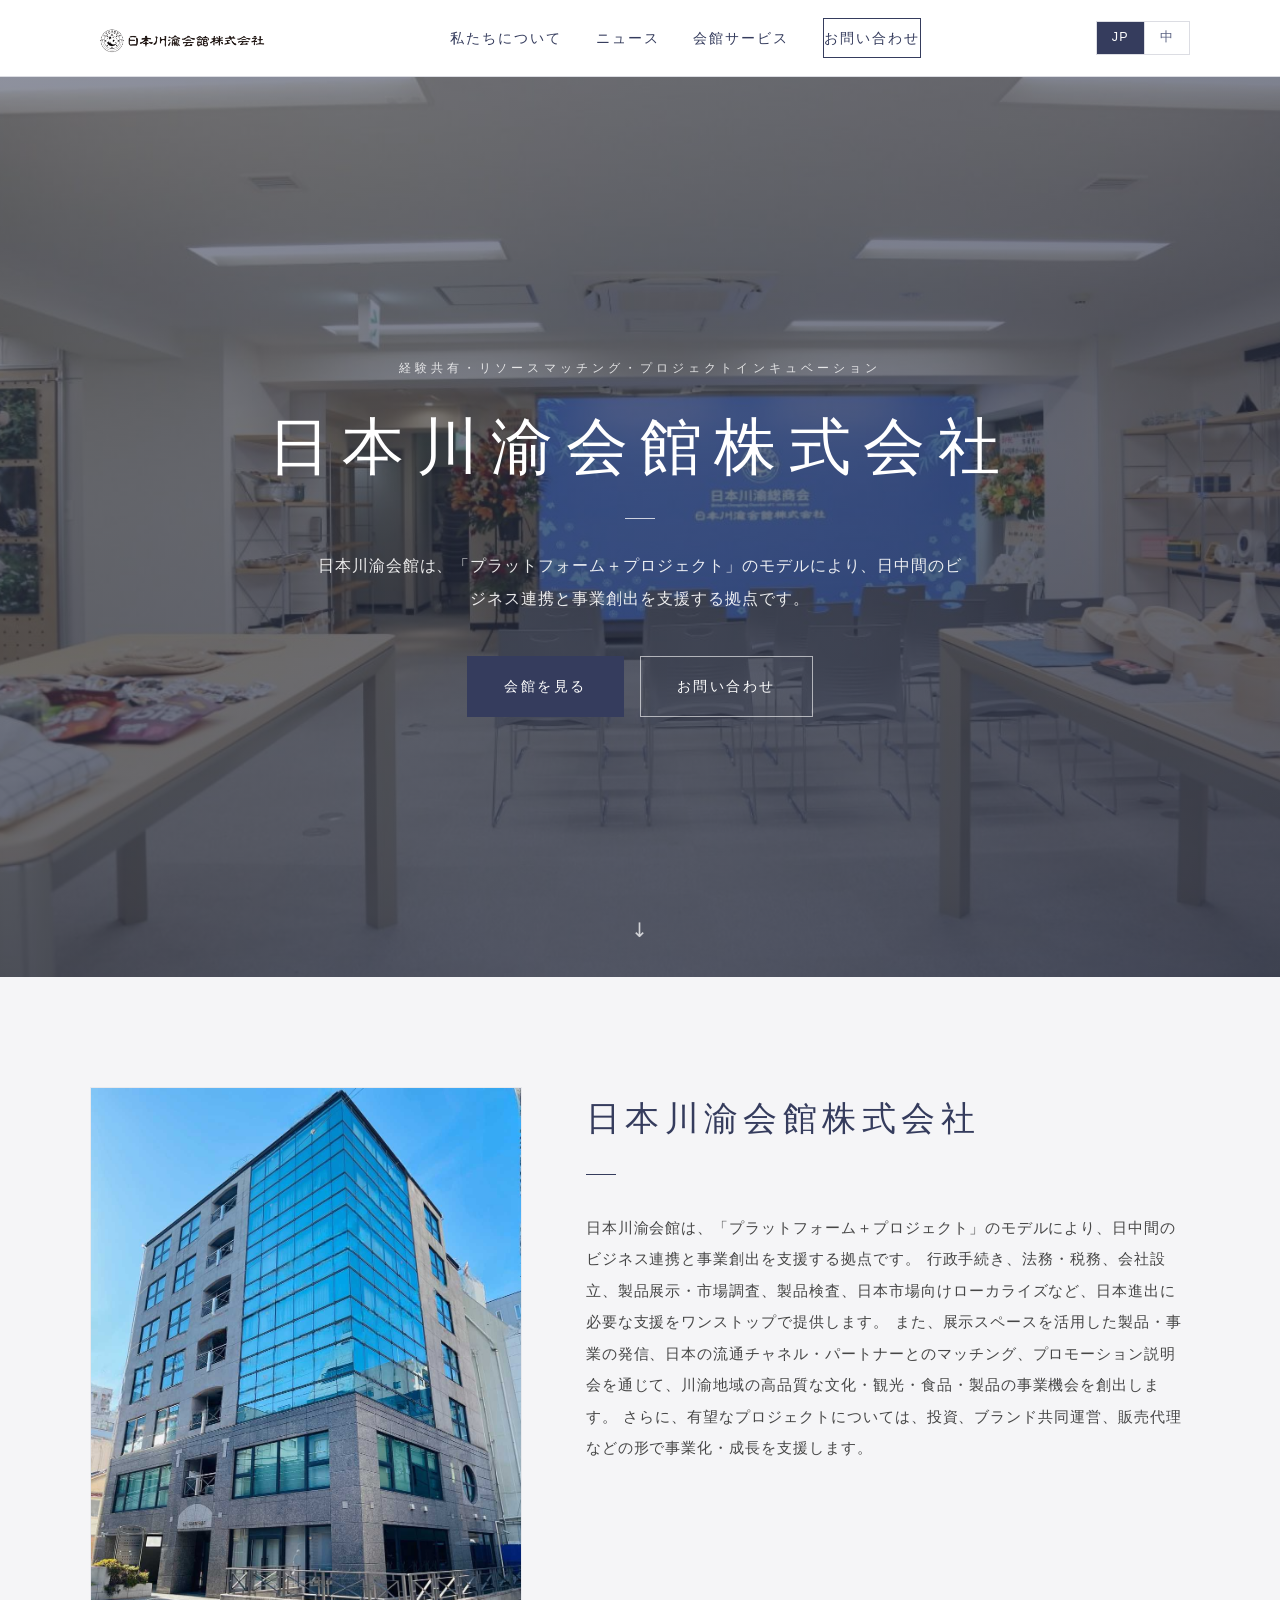
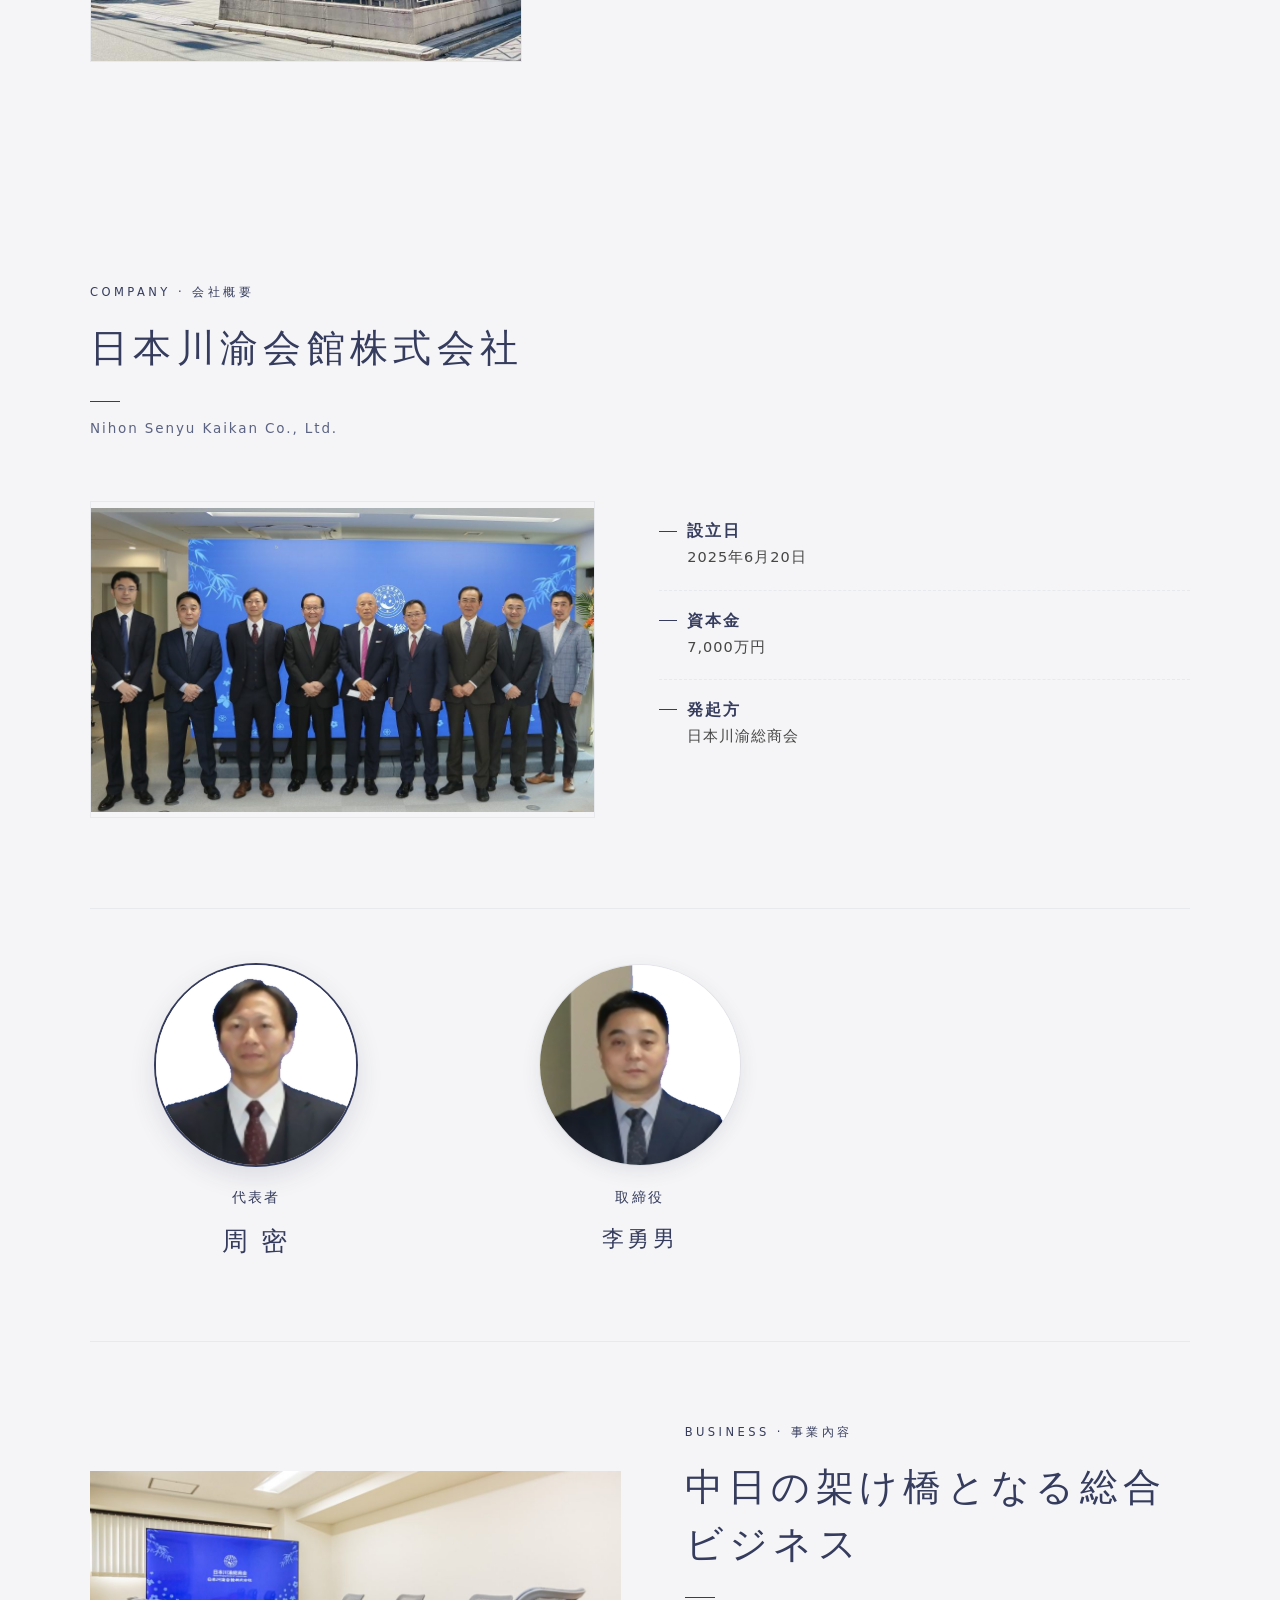
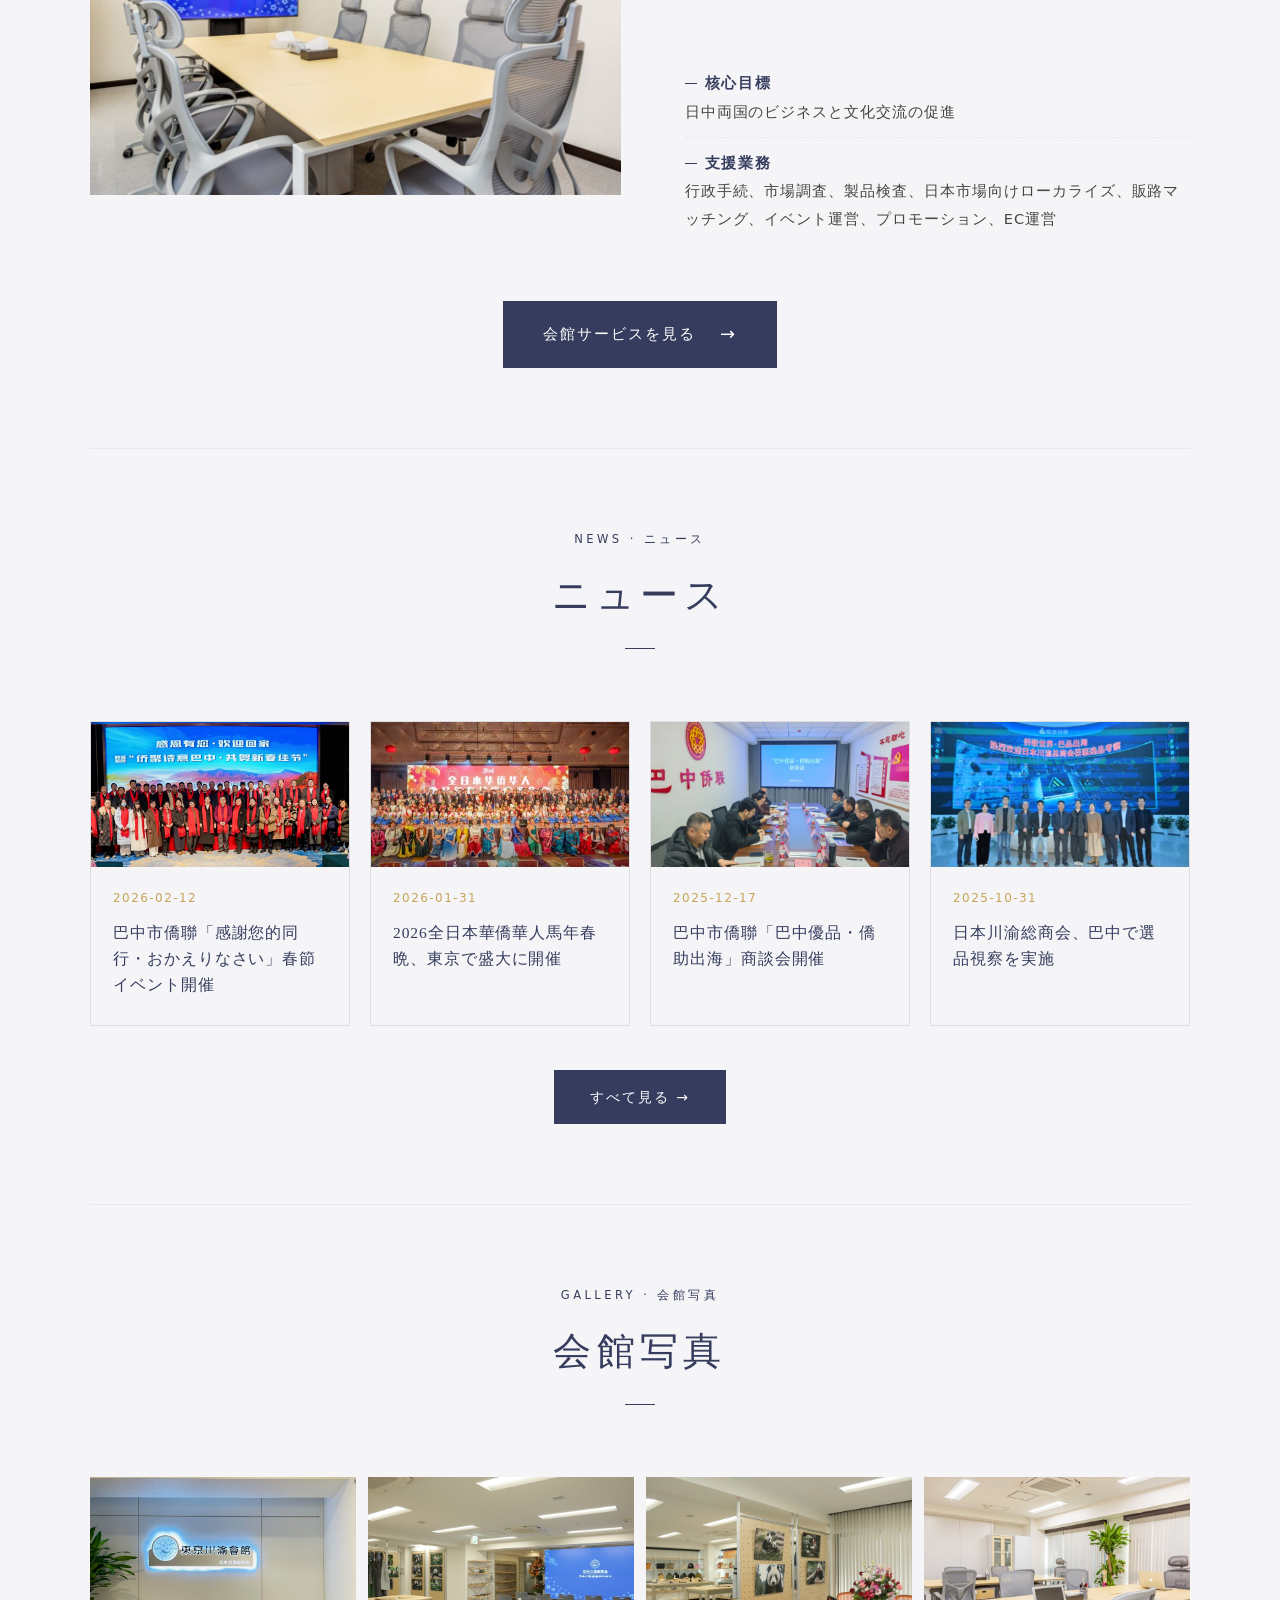
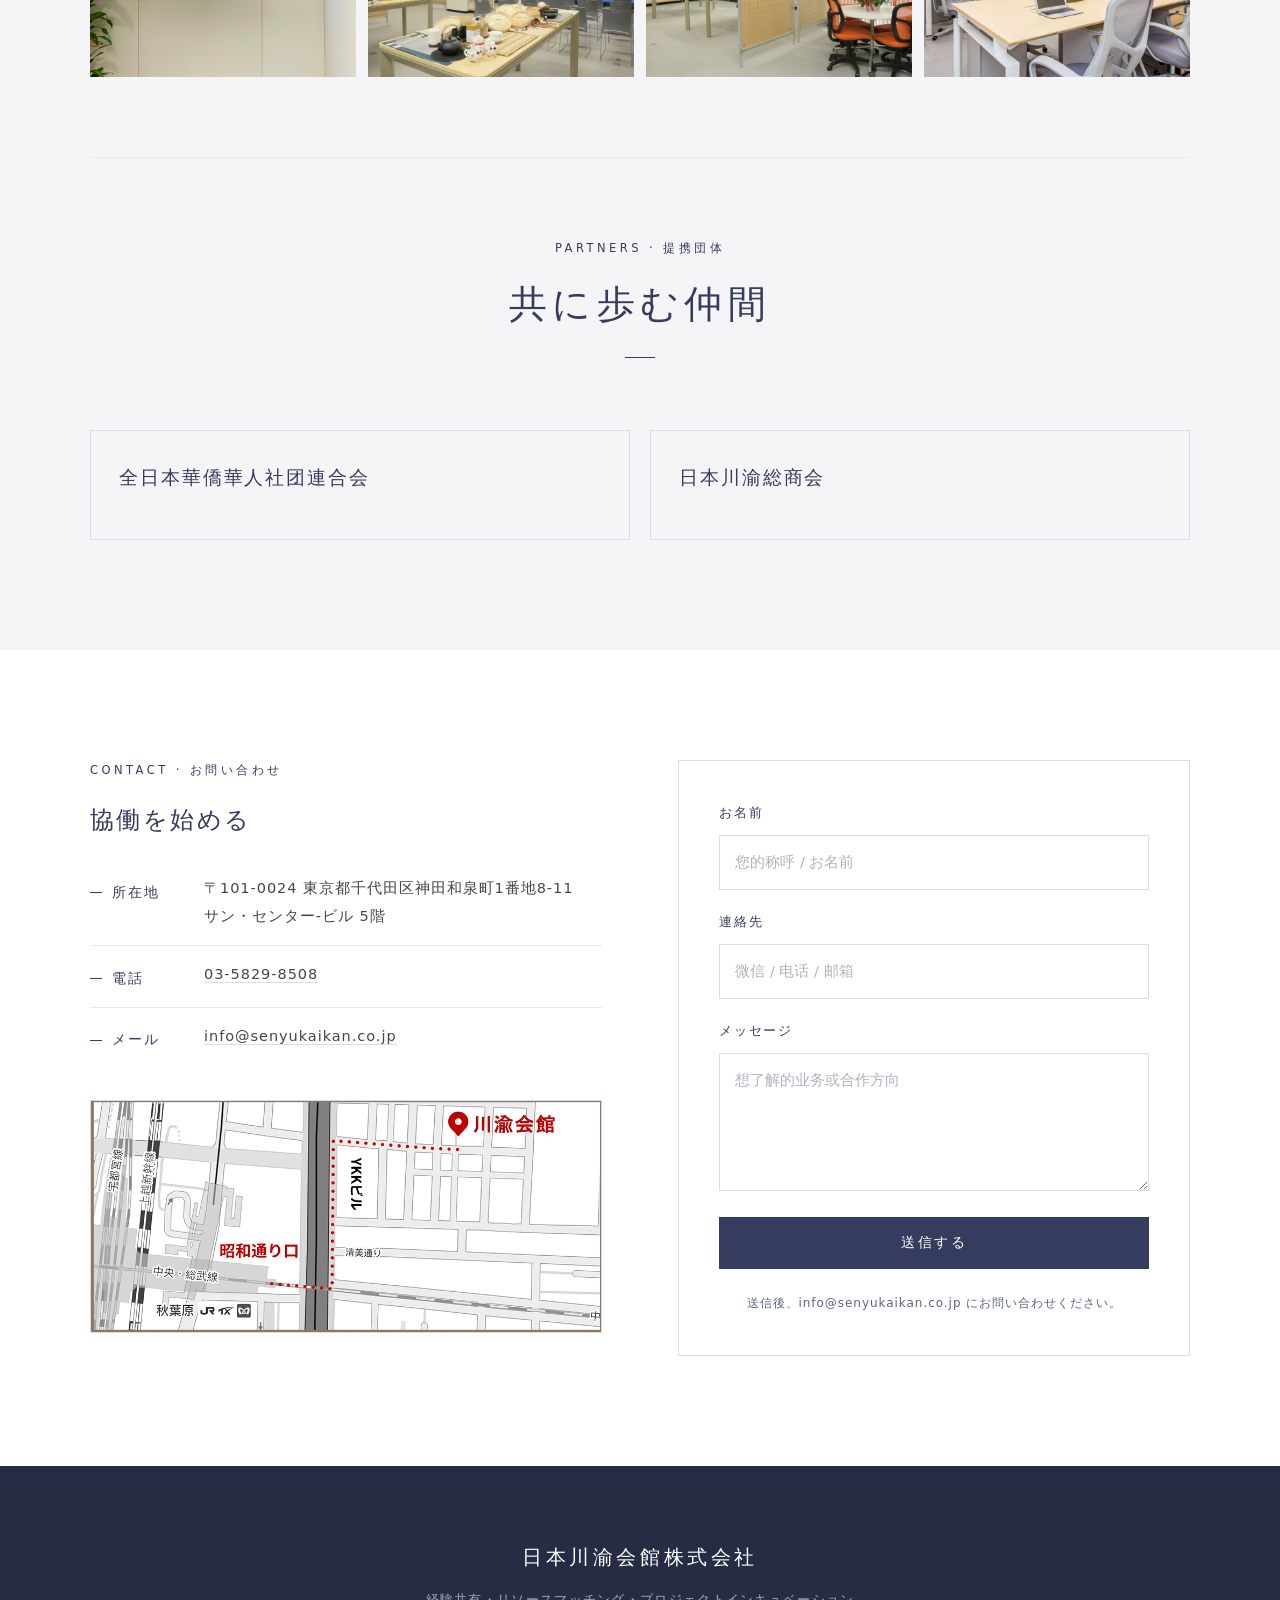
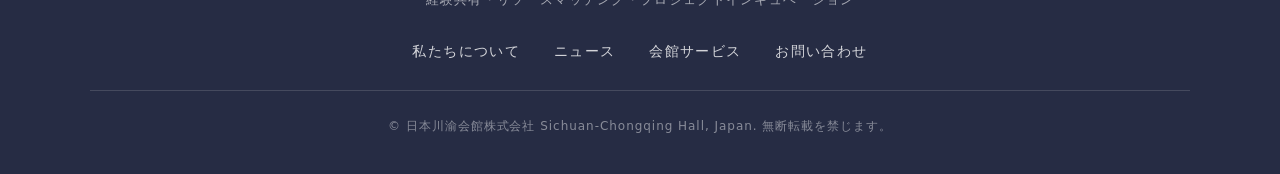
==== commit 4244bbb8: "modify on 20260831" ====
--- a/index.html
+++ b/index.html
@@ -213,34 +213,55 @@
           <img src="assets/img/members.jpg" alt="主要成員合影" width="1016" height="614" loading="lazy" decoding="async" />
         </figure>
         <div class="co-card">
-          <dl class="co-list">
-            <div><dt><span class="bar"></span><span class="t-cn">创立时间</span><span class="t-jp">設立日</span></dt>
-              <dd><span class="t-cn">2025年6月20日</span><span class="t-jp">2025年6月20日</span></dd>
-            </div>
-            <div><dt><span class="bar"></span><span class="t-cn">资本金</span><span class="t-jp">資本金</span></dt>
-              <dd>5,400<span class="t-cn">万円</span><span class="t-jp">万円</span></dd>
-            </div>
-          </dl>
-
-          <div class="members-compact">
-            <div class="mc-item">
-              <span class="mc-label"><span class="bar"></span><span class="t-cn">法人</span><span class="t-jp">代表者</span></span>
-              <span class="mc-name mc-name-lead">周 密</span>
-            </div>
-            <div class="mc-item">
-              <span class="mc-label"><span class="bar"></span><span class="t-cn">董事</span><span class="t-jp">取締役</span></span>
-              <span class="mc-name">李勇男 · 賀乃和 · 呂敏 · 楊泉</span>
-            </div>
-            <div class="mc-item">
-              <span class="mc-label"><span class="bar"></span><span class="t-cn">监事</span><span class="t-jp">監事</span></span>
-              <span class="mc-name">徐佳鋭 · 楊瀚</span>
-            </div>
-            <div class="mc-item">
-              <span class="mc-label"><span class="bar"></span><span class="t-cn">发起设立</span><span class="t-jp">発起・設立</span></span>
-              <span class="mc-name"><span class="t-cn">日本川渝总商会</span><span class="t-jp">日本川渝総商会</span></span>
-            </div>
-          </div>
-        </div>
+          <ul class="co-list">
+            <li class="t-cn">
+              <span class="co-label"><span class="bar"></span><b>创立时间</b></span>
+              <span class="co-content">2025年6月20日</span>
+            </li>
+            <li class="t-jp">
+              <span class="co-label"><span class="bar"></span><b>設立日</b></span>
+              <span class="co-content">2025年6月20日</span>
+            </li>
+            <li class="t-cn">
+              <span class="co-label"><span class="bar"></span><b>资本金</b></span>
+              <span class="co-content">7,000<span class="t-jp-inline">万円</span></span>
+            </li>
+            <li class="t-jp">
+              <span class="co-label"><span class="bar"></span><b>資本金</b></span>
+              <span class="co-content">7,000<span class="t-jp-inline">万円</span></span>
+            </li>
+            <li class="t-cn">
+              <span class="co-label"><span class="bar"></span><b>发起方</b></span>
+              <span class="co-content">日本川渝总商会</span>
+            </li>
+            <li class="t-jp">
+              <span class="co-label"><span class="bar"></span><b>発起方</b></span>
+              <span class="co-content">日本川渝総商会</span>
+            </li>
+          </ul>
+        </div>
+      </div>
+
+      <!-- 人物卡：下方独立板块，从左至右 周密、李勇男（后续可加新成员） -->
+      <div class="team-row" aria-label="主要成員">
+        <article class="team-card">
+          <figure class="team-photo">
+            <img src="assets/img/p_zhoumi_clean.png" alt="法人 周密" width="600" height="600" loading="lazy" decoding="async" />
+          </figure>
+          <span class="team-label"><span class="t-cn">法人</span><span class="t-jp">代表者</span></span>
+          <span class="team-name">周 密</span>
+        </article>
+
+        <article class="team-card">
+          <figure class="team-photo">
+            <img src="assets/img/p_liyongnan_clean.png" alt="董事 李勇男" width="600" height="600" loading="lazy" decoding="async" />
+          </figure>
+          <span class="team-label"><span class="t-cn">董事</span><span class="t-jp">取締役</span></span>
+          <span class="team-name">李勇男</span>
+        </article>
+
+        <!-- 留白占位（以后添加新成员的位置） -->
+        <div class="team-empty" aria-hidden="true"></div>
       </div>
     </div>
 
@@ -314,14 +335,14 @@
         <div class="partner">
           <h3>全日本華僑華人社团連合会</h3>
           <p>
-            <span class="t-jp">日本川渝会館は、全華聯の支援を基盤として、中日友好交流と協力に力を注ぎ、両国の経済、文化、科学技術など様々な分野における発展を促進することに努めております。</span>
+            <span class="t-cn">全华联 2003 年成立，是由在日华侨华人团体组成的联合体，属于非营利性团体。旨在加强在日华侨华人团体的相互联系，促进各地华侨华人亲睦交流，维护在日华侨华人合法权益。现已从创立之初 8 个团体会员发展至 120 个团体会员，是规模与影响力最大的在日华侨华人联合团体。</span>
             <span class="t-cn">日本川渝会馆依托于全华联的支持，致力中日友好交流与合作，促进中日两国在经济、文化和科技等各个领域的发展。</span>
           </p>
         </div>
         <div class="partner">
           <h3><span class="t-cn">日本川渝总商会</span><span class="t-jp">日本川渝総商会</span></h3>
           <p>
-            <span class="t-jp">日本川渝会館は、日本川渝総商会が発起・設立した、川渝と日本間の文化交流と経済貿易協力を推進するために専門的に設立された商業プラットフォームです。</span>
+            <span class="t-cn">商会 2015 年成立，为非营利性社团法人，得到四川省、重庆市、成都市政府的支持指导。会员由川渝出身或与川渝有渊源的在日商务人士构成，覆盖 IT、贸易、旅游、养老、餐饮、文化、医疗、房产等多行业。致力于搭建中日商业桥梁，团结在日川渝力量，整合资源搭建商业人脉网络，助力日企赴川渝投资、帮助川渝企业开拓日本市场。</span>
             <span class="t-cn">日本川渝会馆是由日本川渝总商会发起成立，专门为推动川渝与日本间文化交流和经贸合作而成立的商业平台。</span>
           </p>
         </div>
--- a/assets/css/style.css
+++ b/assets/css/style.css
@@ -185,19 +185,21 @@
 .co-photo img{width:100%;height:100%;object-fit:cover;display:block}
 
 /* 信息表：无边框卡片，改用纯文字 + 细虚线（参考站的扁平感） */
-/* 公司概要卡：在 .co-grid 右栏（不独立居中） */
+/* 公司概要卡：在 .co-grid 右栏（不独立居中）
+   co-list：仿 .biz-lead 风格，每项"短横+label"一行，下方提行内容（同关键目标/全力促进格式） */
 .co-card{background:transparent;border:none;padding:0}
-.co-list{display:grid;gap:0}
-.co-list div{display:grid;grid-template-columns:96px 1fr;gap:18px;align-items:baseline;
-  padding:14px 0;border-bottom:1px solid var(--line-2)}
-.co-list div:first-child{padding-top:0}
-.co-list div:last-child{padding-bottom:0;border-bottom:none}
-.co-list dt{display:flex;align-items:center;gap:10px;font-weight:400;color:var(--navy);
-  font-size:13.5px;letter-spacing:.14em;font-family:var(--f-mincho)}
-.co-list dt .bar{width:12px;height:1px;background:var(--navy);flex:none}
-.co-list dd{color:var(--ink-2);font-size:14.5px;line-height:1.9;font-weight:300}
-.co-list dd a{color:var(--ink-2);border-bottom:1px solid var(--line);transition:border-color .25s,color .25s}
-.co-list dd a:hover{color:var(--navy);border-color:var(--navy)}
+.co-list{list-style:none;display:grid;gap:0;margin:0;padding:0}
+.co-list li{
+  display:grid;grid-template-rows:auto auto;row-gap:6px;
+  color:var(--ink-2);font-size:14.5px;line-height:1.95;font-weight:300;
+  padding:18px 0;border-bottom:1px dashed var(--line-2)
+}
+.co-list li:last-child{border-bottom:none}
+.co-list .co-label{display:flex;align-items:center;gap:10px;
+  font-family:var(--f-mincho);font-size:16px;font-weight:400;
+  color:var(--navy);letter-spacing:.12em;line-height:1.5}
+.co-list .co-label .bar{width:18px;height:1px;background:var(--navy);flex:none}
+.co-list .co-content{display:block;padding-left:28px;color:var(--ink-2)}
 .co-rep{font-size:26px;font-weight:400;color:var(--navy);letter-spacing:.12em}
 .co-rep small{font-size:12.5px;font-weight:300;color:var(--navy-soft);margin-left:10px;letter-spacing:.1em}
 
@@ -217,17 +219,28 @@
 .biz-lead li .biz-label .bar{width:12px;height:1px;background:var(--navy);flex:none}
 .biz-lead li .biz-content{display:block}
 
-/* 公司概要内嵌的主要成员小节：margin/padding 减半，与 co-list 行间距完全统一 */
-.members-compact{margin-top:0;padding-top:0;border-top:0;display:grid;gap:0}
-.mc-item{display:grid;grid-template-columns:96px 1fr;gap:18px;align-items:baseline;
-  padding:14px 0;border-bottom:1px solid var(--line-2)}
-.mc-item:last-child{border-bottom:none}
-.mc-label{display:flex;align-items:center;gap:8px;font-size:13.5px;letter-spacing:.14em;
-  color:var(--navy);font-weight:400;font-family:var(--f-mincho)}
-.mc-label .bar{width:12px;height:1px;background:var(--navy);flex:none}
-.mc-name{font-size:14.5px;font-weight:300;color:var(--ink);letter-spacing:.06em;line-height:1.9}
-.mc-name-lead{font-family:var(--f-mincho);font-size:14.5px;color:var(--navy);font-weight:400;letter-spacing:.1em;line-height:1.9}
-.mc-name small{font-size:12.5px;color:var(--navy-soft);margin-left:8px;letter-spacing:.06em}
+/* ---------- 主要成员人物卡（co-grid 下方的独立板块） ---------- */
+.team-row{margin-top:clamp(48px,7vw,96px);padding-top:clamp(36px,5vw,56px);
+  border-top:1px solid var(--line-2);
+  display:grid;grid-template-columns:repeat(3,1fr);gap:clamp(28px,4vw,56px);
+  align-items:start}
+.team-card{display:flex;flex-direction:column;align-items:center;gap:14px;text-align:center}
+.team-photo{margin:0;width:clamp(140px,18vw,200px);height:clamp(140px,18vw,200px);
+  border-radius:50%;overflow:hidden;background:#fff;
+  box-shadow:0 6px 20px rgba(53,60,93,.10),0 0 0 1px rgba(53,60,93,.06)}
+.team-photo img{width:100%;height:100%;object-fit:cover;display:block}
+/* 法人（第一个）强调：略微下沉的 navy 描边 */
+.team-card:first-child .team-photo{
+  box-shadow:0 10px 28px rgba(53,60,93,.14),0 0 0 2px var(--navy)}
+/* 团队人物卡 - 标签（无短横前缀） */
+.team-label{font-family:var(--f-mincho);font-size:13.5px;letter-spacing:.18em;
+  color:var(--navy);font-weight:400;margin-top:6px}
+.team-name{font-family:var(--f-mincho);font-size:22px;font-weight:400;
+  color:var(--ink);letter-spacing:.14em;line-height:1.4}
+/* 法人第一个名字加粗 navy */
+.team-card:first-child .team-name{font-size:26px;color:var(--navy);font-weight:500}
+/* 留白占位：第三个 grid 格（以后添加新成员的位置） */
+.team-empty{min-height:0}
 
 /* ---------- 新闻 CTA：方形描边按钮 ---------- */
 .news-cta{display:flex;justify-content:center;margin-top:56px}
@@ -522,7 +535,9 @@
   .gallery-grid{grid-template-columns:repeat(2,1fr)}
   .news-preview{grid-template-columns:repeat(2,1fr);gap:16px}
   .intro-blue .intro-grid{grid-template-columns:1fr;gap:32px}
+  .team-row{grid-template-columns:repeat(3,1fr);gap:24px;margin-top:40px;padding-top:32px}
   .nav{height:68px}
+  .breadcrumb{padding-top:96px}
   .breadcrumb{padding-top:96px}
 
   /* 抽屉式导航 —— 纯色背景，不用 backdrop-filter（避免 fixed 塌陷） */
@@ -544,6 +559,10 @@
 
 @media (max-width:640px){
   .brand-logo{height:36px}
+  .team-row{grid-template-columns:1fr;gap:36px;margin-top:36px;padding-top:28px}
+  .team-photo{width:140px;height:140px}
+  .team-name{font-size:18px}
+  .team-card:first-child .team-name{font-size:22px}
   .hero{min-height:88vh;padding:100px 0 80px}
   .hero-title{letter-spacing:.14em}
   .hero-actions{flex-direction:column;align-items:stretch}
@@ -556,11 +575,10 @@
   .intro-blue .intro-text h2{font-size:24px}
   .intro-blue .intro-body{margin-top:24px;font-size:14.5px;line-height:1.95}
   .intro-blue .intro-body p{margin-bottom:16px}
-  /* 公司概要信息表：label + content 放一行 + 行间距完全相等 */
-  .co-list div{grid-template-columns:90px 1fr;gap:14px;line-height:1.9;
-    padding:12px 0;align-items:baseline}
-  .mc-item{grid-template-columns:90px 1fr;gap:14px;line-height:1.9;
-    padding:12px 0;align-items:baseline}
+  /* 公司概要信息表：移动端字号稍减、line-height 缩紧 */
+  .co-list li{padding:14px 0;line-height:1.9}
+  .co-list .co-label{font-size:14.5px;letter-spacing:.1em}
+  .co-list .co-content{padding-left:22px}
   .co-card{padding:0}
   /* 服务入口按钮：缩小 */
   .news-cta-btn{padding:14px 22px;gap:16px;font-size:13px;letter-spacing:.12em}
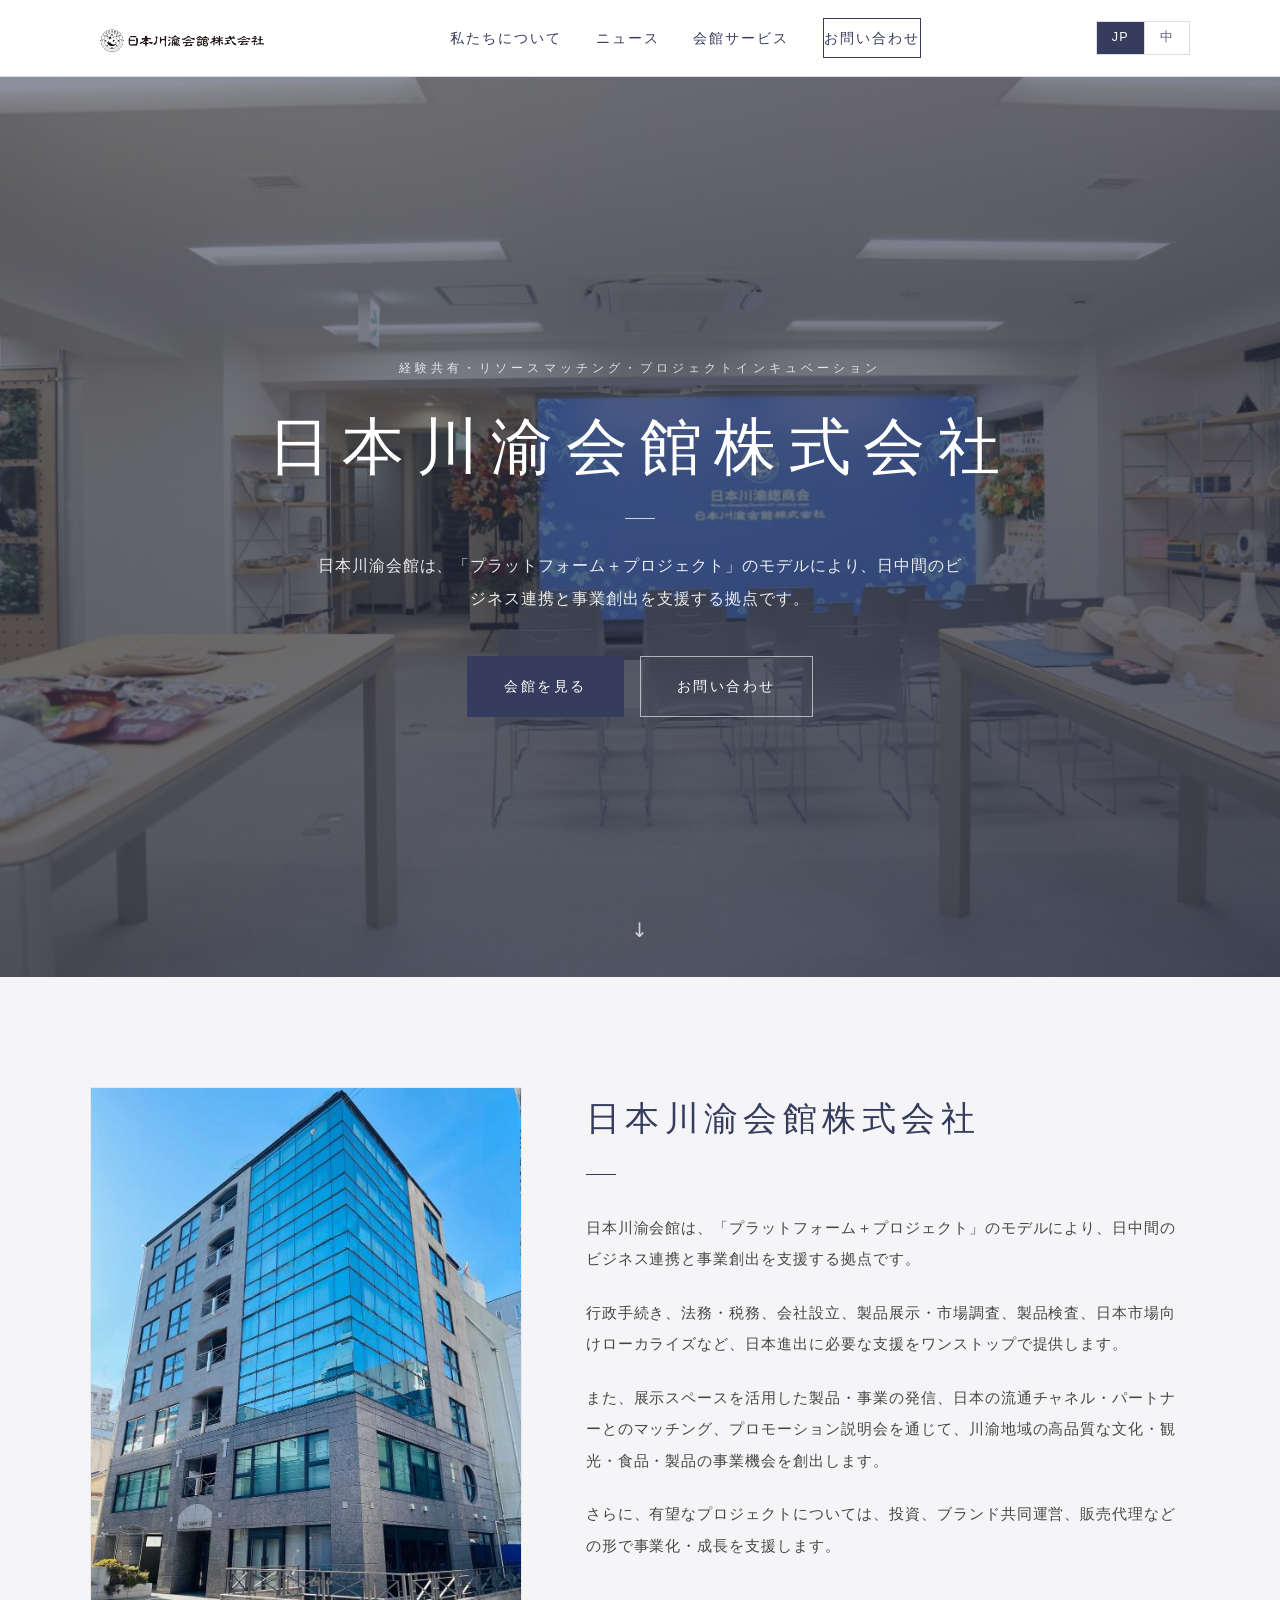
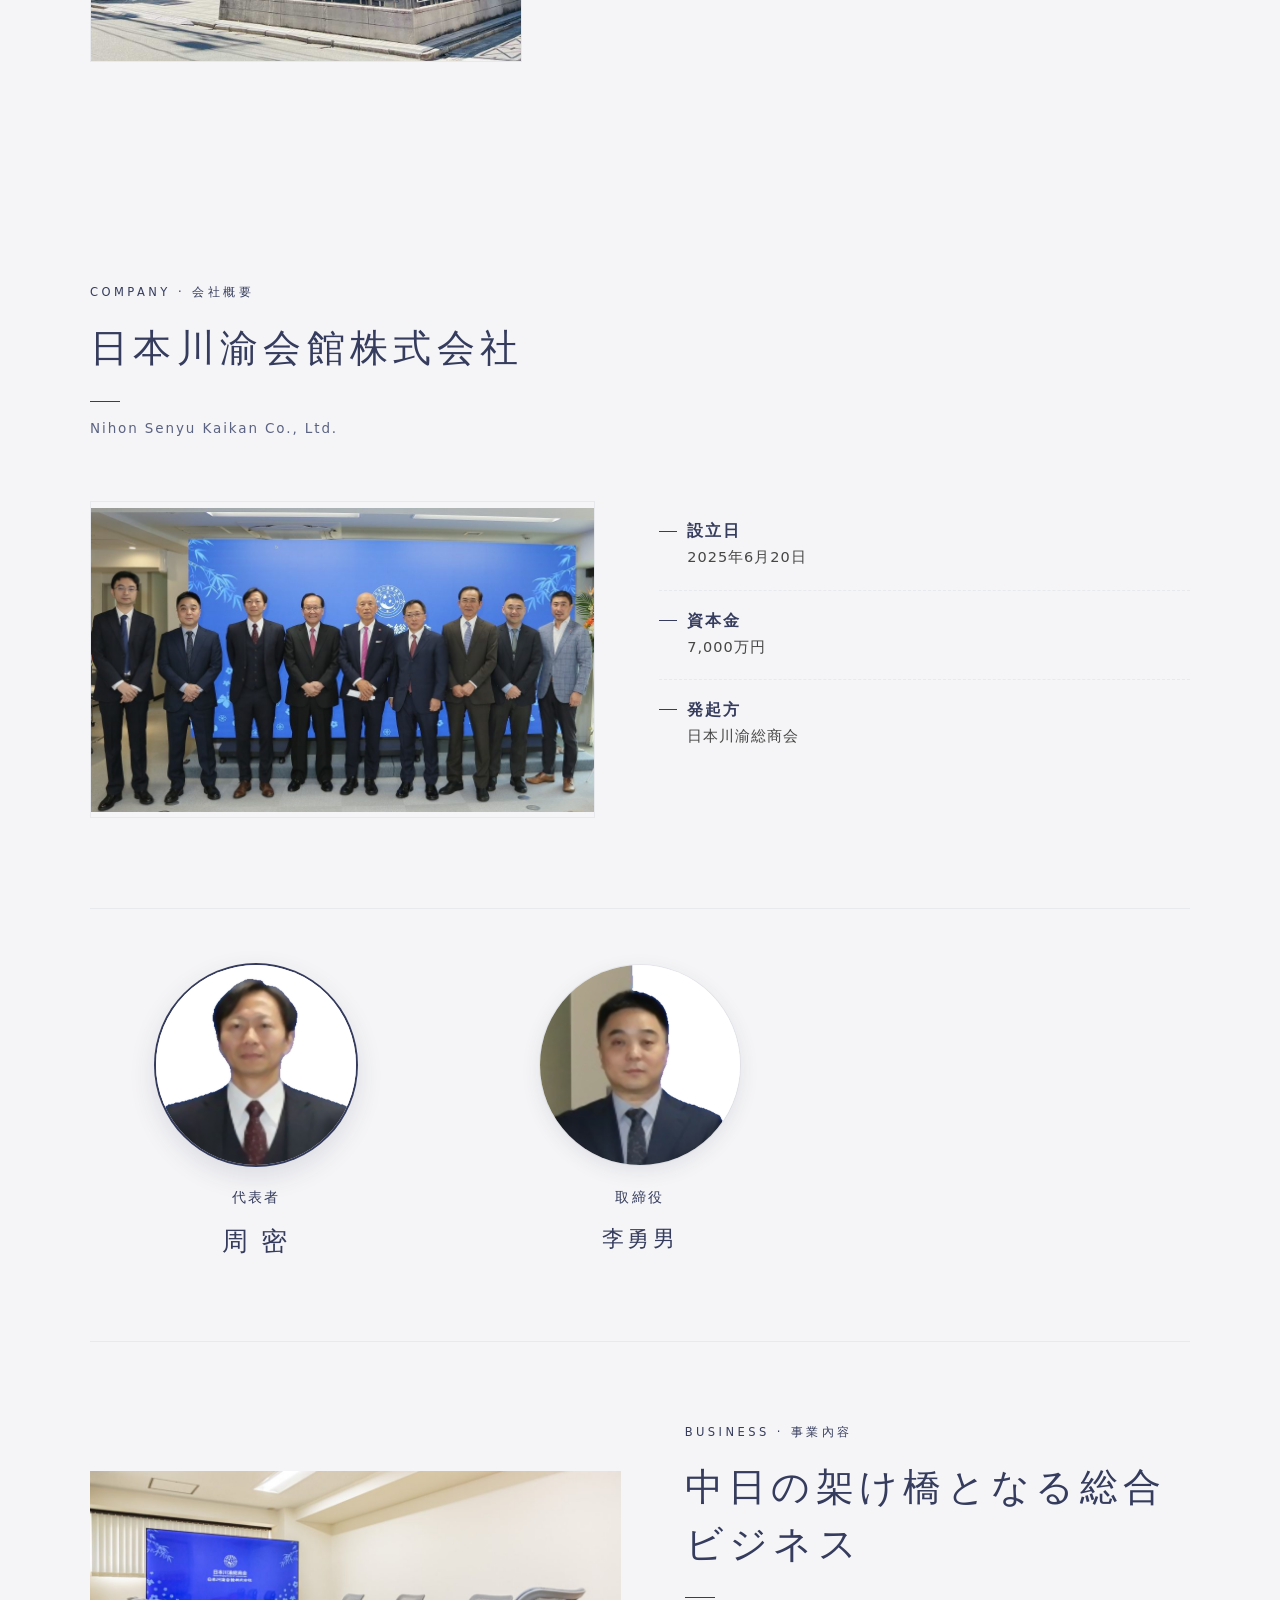
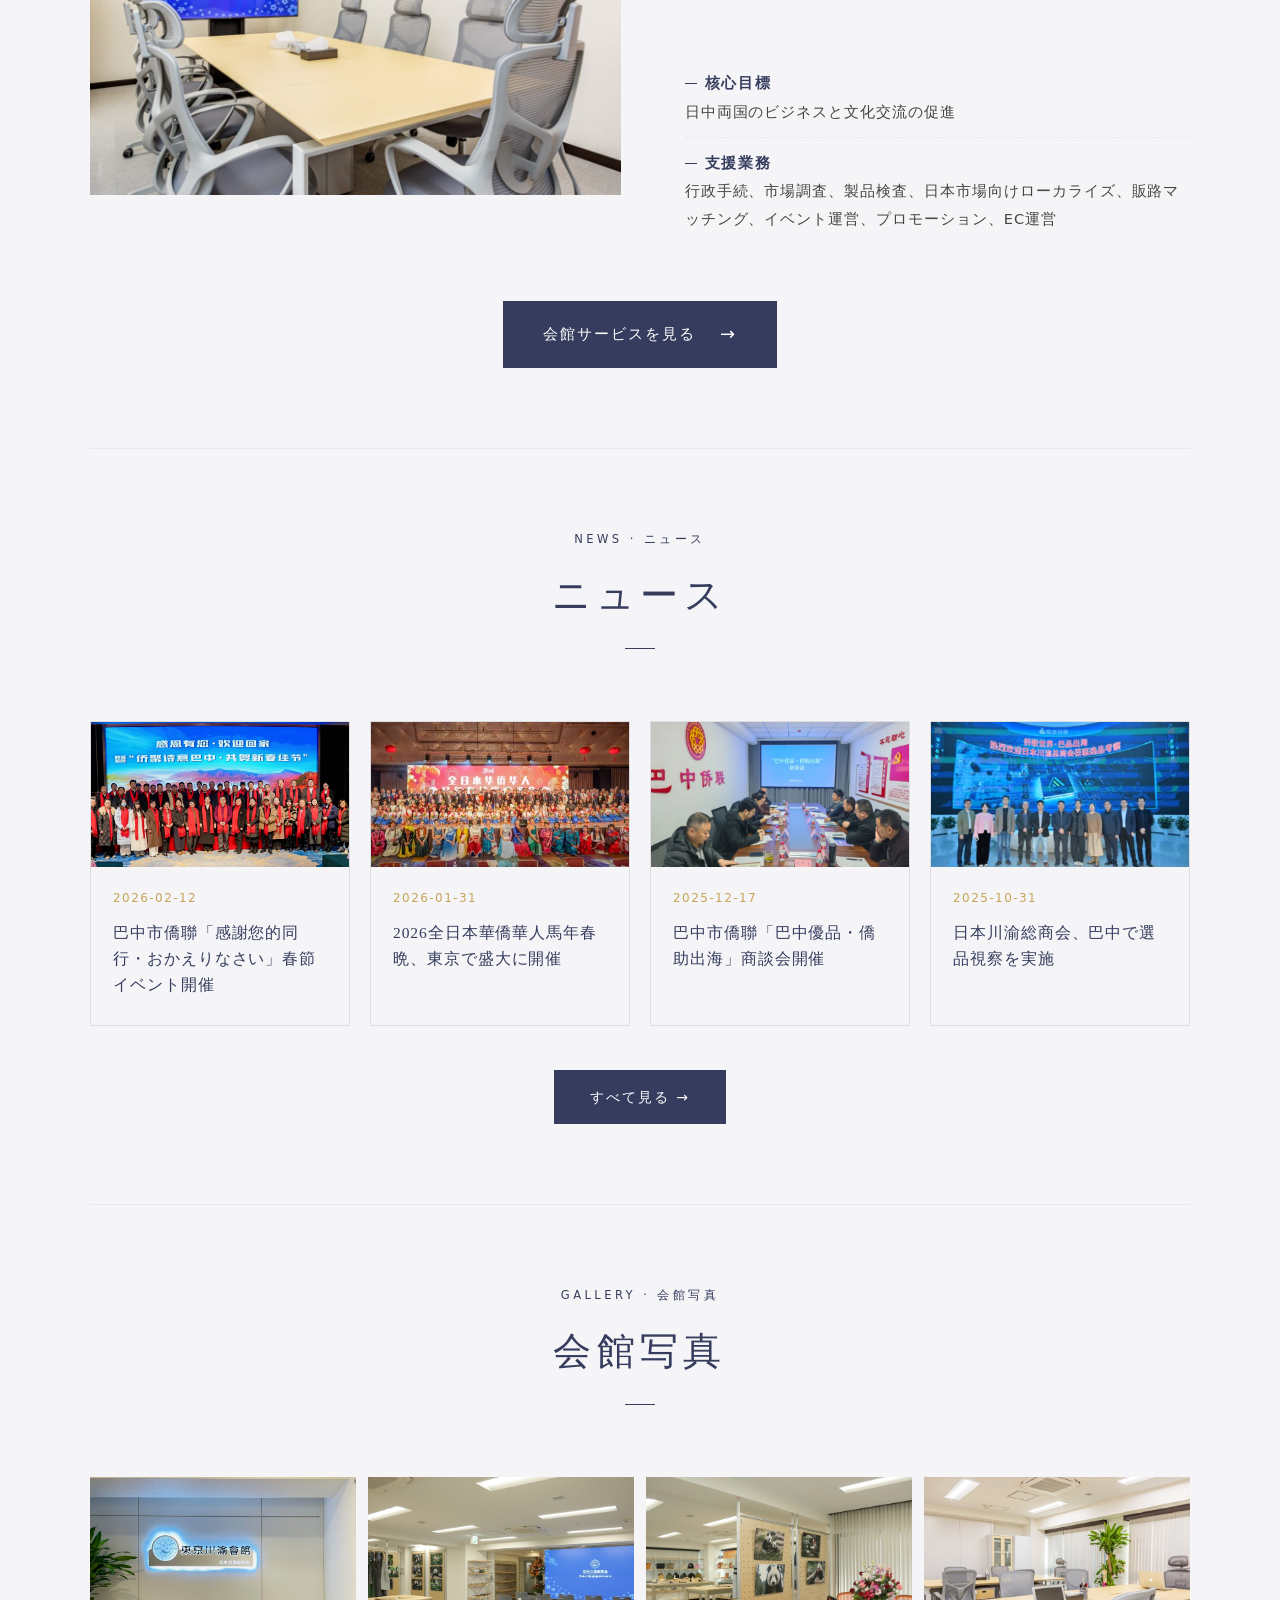
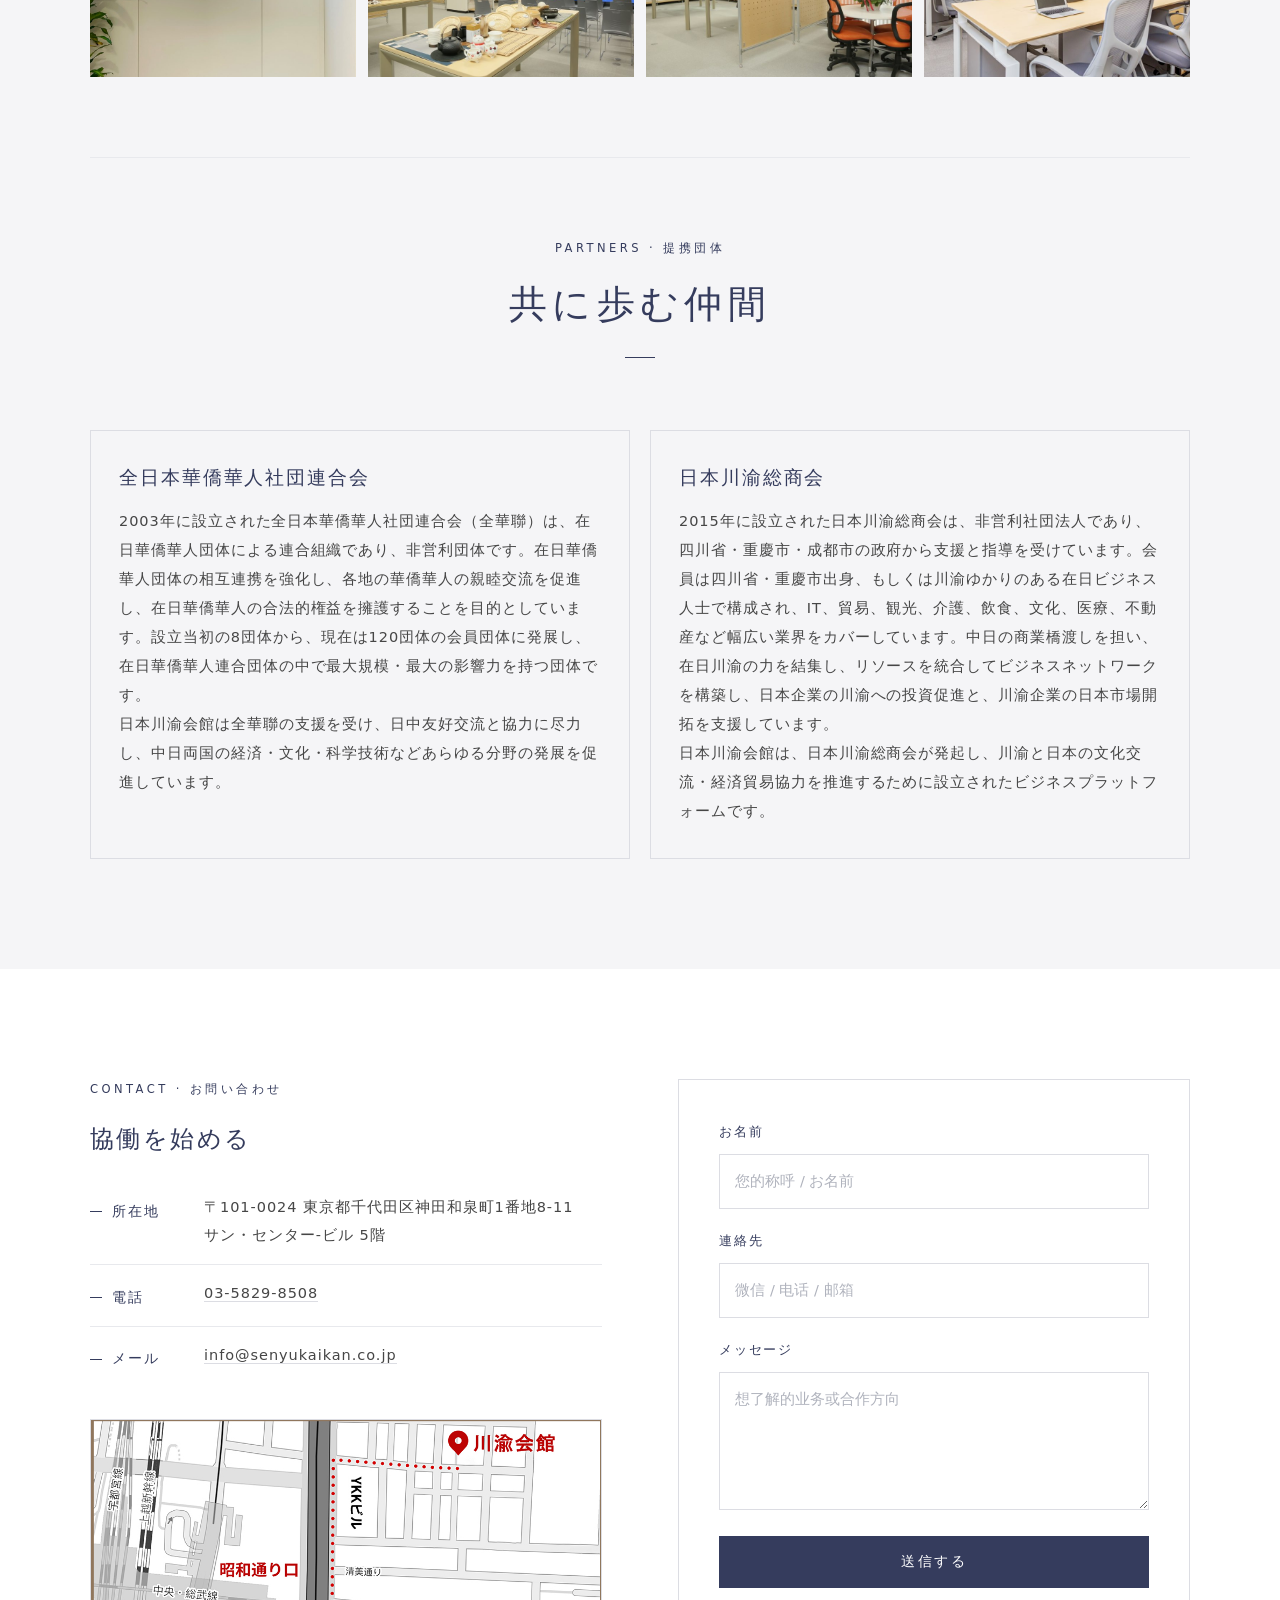
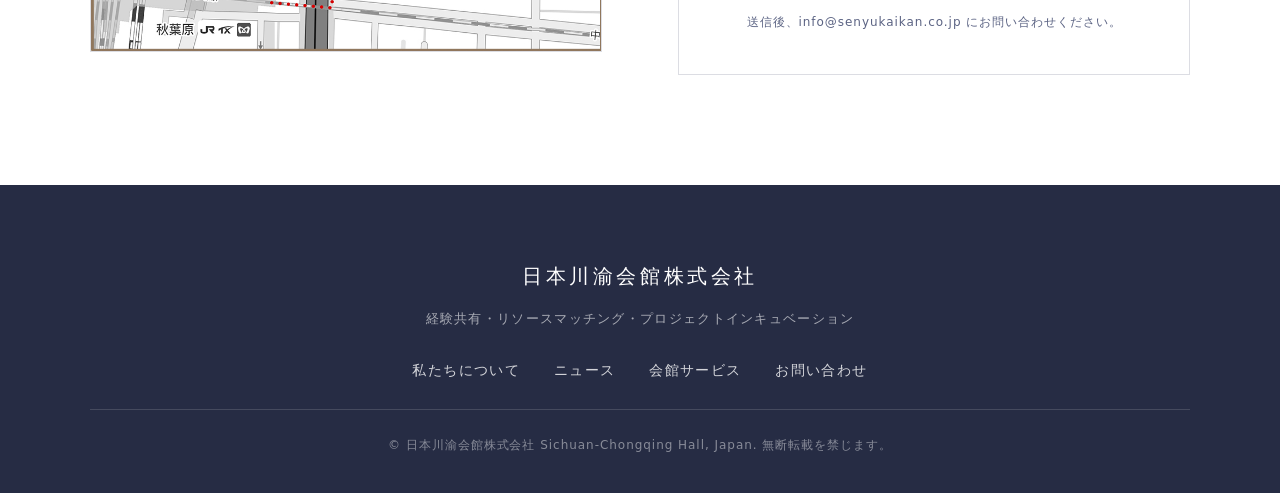
==== commit c16142e5: "fix: 修复 Partners 日文描述缺失 + 对齐 about section 中日段落 (#12)" ====
--- a/index.html
+++ b/index.html
@@ -184,14 +184,22 @@
         <h2><span class="t-cn">日本川渝会馆株式会社</span><span class="t-jp">日本川渝会館株式会社</span></h2>
         <p class="intro-rule"></p>
         <div class="intro-body">
-          <p class="t-cn">日本川渝会馆株式会社是日本川渝总商会发起成立，专门为推动川渝与日本间文化交流和经贸合作而成立的「日川渝会馆」实体平台。采用「平台+项目」模式，打造中日的经验共享、资源对接、项目孵化平台。</p>
-          <p class="t-cn">日本川渝会馆构建平台支撑服务，如行政服务、法务税务、产品展示、产品调研、公司注册、产品检验、产品本地化改造等，建设展厅，精准对接渠道，定期举办推介会，让川渝优质文旅、美食、产品持续曝光并获取商机。</p>
-          <p class="t-cn">日本川渝会馆为孵化重点项目，提供精准订单需求、金融供应链等支持，并通过股权投资、品牌联营、经销合作等方式孵化项目。</p>
-
-          <p class="t-jp">日本川渝会館は、「プラットフォーム＋プロジェクト」のモデルにより、日中間のビジネス連携と事業創出を支援する拠点です。</p>
-          <p class="t-jp">行政手続き、法務・税務、会社設立、製品展示・市場調査、製品検査、日本市場向けローカライズなど、日本進出に必要な支援をワンストップで提供します。</p>
-          <p class="t-jp">また、展示スペースを活用した製品・事業の発信、日本の流通チャネル・パートナーとのマッチング、プロモーション説明会を通じて、川渝地域の高品質な文化・観光・食品・製品の事業機会を創出します。</p>
-          <p class="t-jp">さらに、有望なプロジェクトについては、投資、ブランド共同運営、販売代理などの形で事業化・成長を支援します。</p>
+          <p>
+            <span class="t-cn">日本川渝会馆株式会社是日本川渝总商会发起成立，专门为推动川渝与日本间文化交流和经贸合作而成立的「日川渝会馆」实体平台。采用「平台+项目」模式，打造中日的经验共享、资源对接、项目孵化平台。</span>
+            <span class="t-jp">日本川渝会館は、「プラットフォーム＋プロジェクト」のモデルにより、日中間のビジネス連携と事業創出を支援する拠点です。</span>
+          </p>
+          <p>
+            <span class="t-cn">日本川渝会馆构建平台支撑服务，如行政服务、法务税务、产品展示、产品调研、公司注册、产品检验、产品本地化改造等，</span>
+            <span class="t-jp">行政手続き、法務・税務、会社設立、製品展示・市場調査、製品検査、日本市場向けローカライズなど、日本進出に必要な支援をワンストップで提供します。</span>
+          </p>
+          <p>
+            <span class="t-cn">建设展厅，精准对接渠道，定期举办推介会，让川渝优质文旅、美食、产品持续曝光并获取商机。</span>
+            <span class="t-jp">また、展示スペースを活用した製品・事業の発信、日本の流通チャネル・パートナーとのマッチング、プロモーション説明会を通じて、川渝地域の高品質な文化・観光・食品・製品の事業機会を創出します。</span>
+          </p>
+          <p>
+            <span class="t-cn">日本川渝会馆为孵化重点项目，提供精准订单需求、金融供应链等支持，并通过股权投资、品牌联营、经销合作等方式孵化项目。</span>
+            <span class="t-jp">さらに、有望なプロジェクトについては、投資、ブランド共同運営、販売代理などの形で事業化・成長を支援します。</span>
+          </p>
         </div>
       </div>
     </div>
@@ -333,17 +341,25 @@
       </header>
       <div class="partner-grid">
         <div class="partner">
-          <h3>全日本華僑華人社团連合会</h3>
+          <h3><span class="t-cn">全日本华侨华人社团联合会</span><span class="t-jp">全日本華僑華人社団連合会</span></h3>
           <p>
             <span class="t-cn">全华联 2003 年成立，是由在日华侨华人团体组成的联合体，属于非营利性团体。旨在加强在日华侨华人团体的相互联系，促进各地华侨华人亲睦交流，维护在日华侨华人合法权益。现已从创立之初 8 个团体会员发展至 120 个团体会员，是规模与影响力最大的在日华侨华人联合团体。</span>
+            <span class="t-jp">2003年に設立された全日本華僑華人社団連合会（全華聯）は、在日華僑華人団体による連合組織であり、非営利団体です。在日華僑華人団体の相互連携を強化し、各地の華僑華人の親睦交流を促進し、在日華僑華人の合法的権益を擁護することを目的としています。設立当初の8団体から、現在は120団体の会員団体に発展し、在日華僑華人連合団体の中で最大規模・最大の影響力を持つ団体です。</span>
+          </p>
+          <p>
             <span class="t-cn">日本川渝会馆依托于全华联的支持，致力中日友好交流与合作，促进中日两国在经济、文化和科技等各个领域的发展。</span>
+            <span class="t-jp">日本川渝会館は全華聯の支援を受け、日中友好交流と協力に尽力し、中日両国の経済・文化・科学技術などあらゆる分野の発展を促進しています。</span>
           </p>
         </div>
         <div class="partner">
           <h3><span class="t-cn">日本川渝总商会</span><span class="t-jp">日本川渝総商会</span></h3>
           <p>
             <span class="t-cn">商会 2015 年成立，为非营利性社团法人，得到四川省、重庆市、成都市政府的支持指导。会员由川渝出身或与川渝有渊源的在日商务人士构成，覆盖 IT、贸易、旅游、养老、餐饮、文化、医疗、房产等多行业。致力于搭建中日商业桥梁，团结在日川渝力量，整合资源搭建商业人脉网络，助力日企赴川渝投资、帮助川渝企业开拓日本市场。</span>
+            <span class="t-jp">2015年に設立された日本川渝総商会は、非営利社団法人であり、四川省・重慶市・成都市の政府から支援と指導を受けています。会員は四川省・重慶市出身、もしくは川渝ゆかりのある在日ビジネス人士で構成され、IT、貿易、観光、介護、飲食、文化、医療、不動産など幅広い業界をカバーしています。中日の商業橋渡しを担い、在日川渝の力を結集し、リソースを統合してビジネスネットワークを構築し、日本企業の川渝への投資促進と、川渝企業の日本市場開拓を支援しています。</span>
+          </p>
+          <p>
             <span class="t-cn">日本川渝会馆是由日本川渝总商会发起成立，专门为推动川渝与日本间文化交流和经贸合作而成立的商业平台。</span>
+            <span class="t-jp">日本川渝会館は、日本川渝総商会が発起し、川渝と日本の文化交流・経済貿易協力を推進するために設立されたビジネスプラットフォームです。</span>
           </p>
         </div>
       </div>
